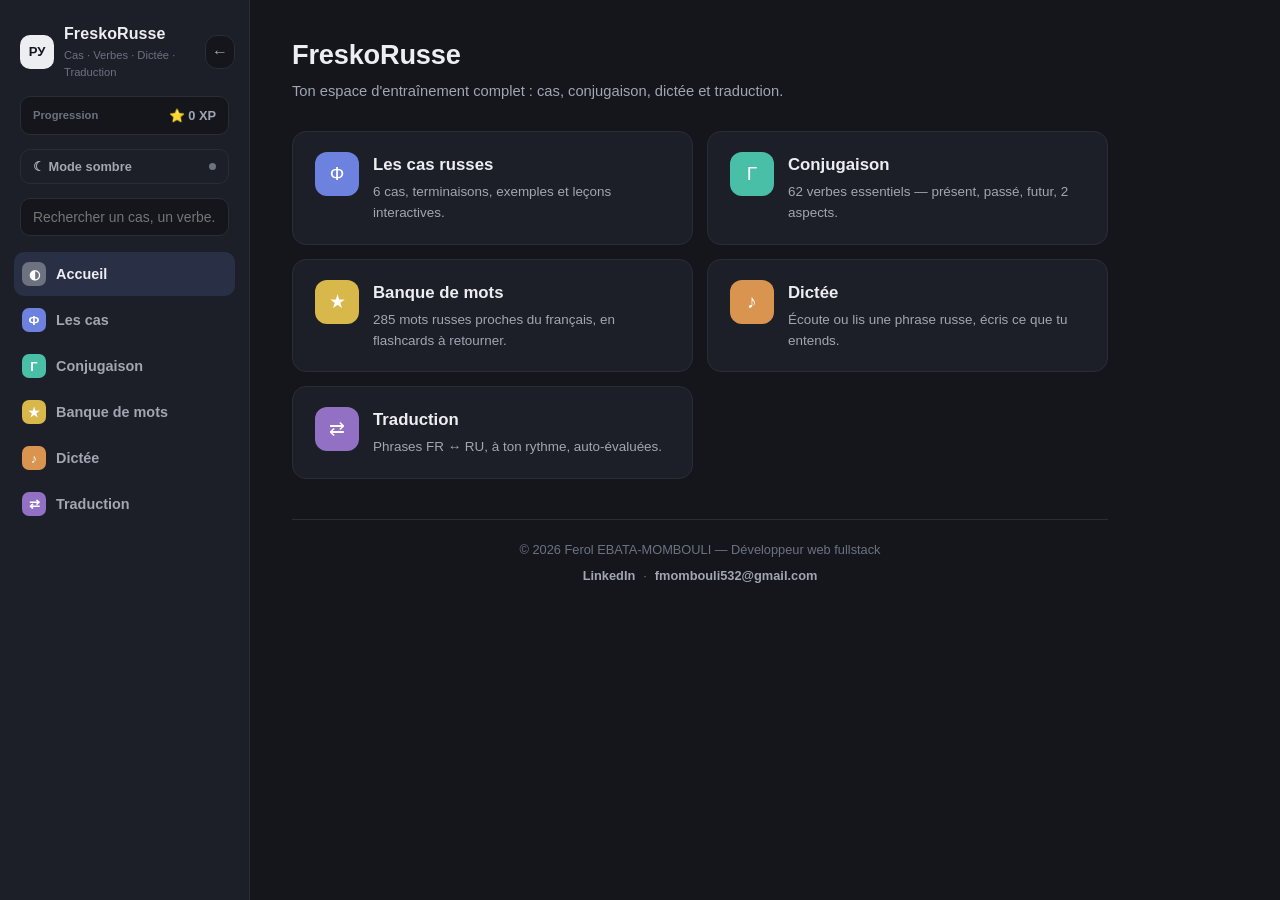
==== index.html @ 5e9a30f4 "Freskorusse v1 téléchargeable" ====
<!DOCTYPE html>
<html lang="fr">
<head>
  <meta charset="UTF-8">
  <meta name="viewport" content="width=device-width, initial-scale=1.0, viewport-fit=cover">
  <!-- Couleur de la barre du navigateur/status bar mobile : accordée au thème sombre par défaut -->
  <meta name="theme-color" content="#10151F">
  <title>FreskoRusse — Cas, verbes, dictée, traduction</title>
  <link rel="icon" href="./icon-192.png">
  <link rel="apple-touch-icon" href="./icon-192.png">
  <script type="module" crossorigin src="./assets/index-Cy78iR82.js"></script>
  <link rel="stylesheet" crossorigin href="./assets/index-r4eYOlKi.css">
<link rel="manifest" href="./manifest.webmanifest"><script id="vite-plugin-pwa:register-sw" src="./registerSW.js"></script></head>
<body>
  <div id="root"></div>
</body>
</html>
---- assets/index-r4eYOlKi.css ----
:root{--bg: #14161C;--card: #1C1F27;--ink: #EDEEF2;--ink-soft: #A2A6B0;--ink-faint: #6D7280;--line: #2A2D37;--accent-cases: #6D82DE;--accent-cases-soft: rgba(109, 130, 222, .16);--accent-verbs: #4ABFA8;--accent-verbs-soft: rgba(74, 191, 168, .15);--accent-dictation: #D9954F;--accent-dictation-soft: rgba(217, 149, 79, .15);--accent-translation: #9270C4;--accent-translation-soft: rgba(146, 112, 196, .16);--accent-bank: #D8B84A;--accent-bank-soft: rgba(216, 184, 74, .16);--ok: #3FC98A;--ok-soft: rgba(63, 201, 138, .14);--bad: #E5716F;--bad-soft: rgba(229, 113, 111, .14);--radius-lg: 20px;--radius-md: 14px;--radius-sm: 10px;--shadow: 0 1px 2px rgba(0, 0, 0, .2), 0 6px 18px rgba(0, 0, 0, .28)}:root[data-theme=light]{--bg: #F5F4F1;--card: #FFFFFF;--ink: #211F1C;--ink-soft: #6B6A66;--ink-faint: #9C9A94;--line: #E6E4DE;--accent-cases: #4B64CC;--accent-cases-soft: #E7EBF8;--accent-verbs: #2E9E88;--accent-verbs-soft: #E4F3F0;--accent-dictation: #C07A2E;--accent-dictation-soft: #F5EDE3;--accent-translation: #7852AD;--accent-translation-soft: #EFE9F6;--accent-bank: #B8860B;--accent-bank-soft: #F7EFD9;--ok: #1F9A66;--ok-soft: #E4F5EC;--bad: #D1524F;--bad-soft: #FBEAE9;--shadow: 0 1px 2px rgba(30, 28, 24, .04), 0 6px 16px rgba(30, 28, 24, .06)}*{box-sizing:border-box}html,body,#root{margin:0;padding:0;height:100%}body{background:var(--bg);color:var(--ink);font-family:-apple-system,BlinkMacSystemFont,Segoe UI,Roboto,Helvetica,Arial,sans-serif;line-height:1.55;-webkit-font-smoothing:antialiased;transition:background-color .2s ease,color .2s ease}h1,h2,h3,h4{color:var(--ink)}a{color:var(--accent-cases)}a:focus-visible,button:focus-visible,input:focus-visible{outline:2px solid var(--accent-cases);outline-offset:2px}:root{--sidebar-width: 250px;--sidebar-collapsed-width: 84px}.app{display:grid;grid-template-columns:var(--sidebar-width) minmax(0,1fr);min-height:100vh}.app.sidebar-collapsed{--sidebar-width: var(--sidebar-collapsed-width)}nav.side{background:var(--card);border-right:1px solid var(--line);padding:20px 14px;position:sticky;top:0;height:100vh;overflow-y:auto;display:flex;flex-direction:column;transition:width .2s ease,background-color .2s ease,border-color .2s ease}.nav-header{display:flex;align-items:center;justify-content:space-between;gap:8px;margin-bottom:12px}.brand{display:flex;align-items:center;gap:10px;padding:2px 6px;cursor:pointer;min-width:0}.brand .logo{width:34px;height:34px;border-radius:10px;background:var(--ink);display:flex;align-items:center;justify-content:center;color:var(--bg);font-weight:700;font-size:.82rem;flex-shrink:0}.brand .txt strong{display:block;font-size:1rem;letter-spacing:.1px;font-weight:700}.brand .txt span{display:block;font-size:.7rem;color:var(--ink-faint)}.brand.compact{padding:0;justify-content:center}.app.sidebar-collapsed .nav-header{flex-direction:column;gap:14px;align-items:center}.sidebar-toggle,.drawer-close,.mobile-menu-button,.mobile-options{border:1px solid var(--line);background:var(--bg);color:var(--ink-soft);border-radius:12px;cursor:pointer;transition:border-color .15s ease,background-color .15s ease,transform .15s ease}.sidebar-toggle,.drawer-close{width:34px;height:34px;display:inline-flex;align-items:center;justify-content:center;font-size:1rem}.sidebar-toggle:hover,.drawer-close:hover,.mobile-menu-button:hover,.mobile-options:hover{border-color:var(--ink-faint);color:var(--ink)}.mobile-options:disabled{opacity:.35;cursor:default}.mobile-options:disabled:hover{border-color:var(--line);color:var(--ink-soft)}.sidebar-toggle:active,.drawer-close:active,.mobile-menu-button:active,.mobile-options:active{transform:scale(.98)}.theme-toggle{margin:0 6px 14px;padding:9px 12px;border-radius:var(--radius-sm);border:1px solid var(--line);background:transparent;color:var(--ink-soft);font-size:.8rem;font-weight:600;cursor:pointer;display:flex;align-items:center;justify-content:space-between;gap:8px;transition:border-color .15s ease,color .15s ease,background-color .15s ease}.theme-toggle:hover{border-color:var(--ink-faint);color:var(--ink);background:var(--bg)}.theme-toggle-dot{width:7px;height:7px;border-radius:50%;background:var(--ink-faint)}.search-wrap{position:relative;margin:0 6px 16px}.search-box{padding:10px 12px;border:1px solid var(--line);border-radius:var(--radius-sm);font-size:.87rem;background:var(--bg);color:var(--ink);width:100%;transition:border-color .15s ease}.search-box:focus{outline:none;border-color:var(--ink-faint)}.search-results{position:absolute;top:calc(100% + 6px);left:0;right:0;background:var(--card);border:1px solid var(--line);border-radius:var(--radius-sm);box-shadow:var(--shadow);z-index:40;max-height:320px;overflow-y:auto}.search-result-item{padding:10px 12px;font-size:.84rem;cursor:pointer;border-bottom:1px solid var(--line)}.search-result-item:last-child{border-bottom:none}.search-result-item:hover{background:var(--bg)}.search-result-item .cat{font-size:.66rem;text-transform:uppercase;letter-spacing:.05em;color:var(--ink-faint);font-weight:700}.xp-badge{margin:0 6px 14px;padding:9px 12px;background:var(--bg);border:1px solid var(--line);border-radius:var(--radius-sm);display:flex;align-items:center;justify-content:space-between;font-size:.8rem;font-weight:700;color:var(--ink-soft)}.xp-badge .lbl{font-weight:600;color:var(--ink-faint);font-size:.7rem}.module-nav{list-style:none;margin:0 0 14px;padding:0;display:flex;flex-direction:column;gap:2px}.module-nav.compact .module-btn{justify-content:center;padding:10px 6px}.module-btn{display:flex;align-items:center;gap:10px;width:100%;text-align:left;background:none;border:none;padding:10px 8px;border-radius:var(--radius-sm);font-size:.9rem;color:var(--ink-soft);cursor:pointer;font-weight:600;transition:background-color .12s ease,color .12s ease,transform .12s ease}.module-btn:hover{background:var(--bg)}.module-btn.active{background:var(--accent-cases-soft);color:var(--ink)}.module-btn .icon{width:24px;height:24px;border-radius:7px;flex-shrink:0;display:flex;align-items:center;justify-content:center;font-size:.8rem;color:#fff}.sublist{list-style:none;padding:0 0 0 8px;display:flex;flex-direction:column;gap:2px;overflow-y:auto;flex:1;border-left:2px solid var(--line);margin:0 0 0 19px}.subbtn{display:flex;align-items:center;gap:8px;width:100%;text-align:left;background:none;border:none;padding:7px 10px;border-radius:var(--radius-sm);font-size:.82rem;color:var(--ink-soft);cursor:pointer;transition:background-color .12s ease,color .12s ease}.subbtn:hover{background:var(--bg)}.subbtn.active{background:var(--accent-cases-soft);color:var(--ink);font-weight:700}.subbtn .dot{width:8px;height:8px;border-radius:50%;flex-shrink:0}main{padding:34px 42px 80px;max-width:900px}.app.sidebar-collapsed main{margin:0 auto}.main-dimmed{filter:brightness(.9);transition:filter .2s ease}h1.title{font-size:1.7rem;font-weight:700;margin:0 0 4px;letter-spacing:-.2px}.subtitle{color:var(--ink-soft);font-size:.92rem;margin:0 0 28px}p{margin:0 0 12px}.mobile-topbar,.mobile-drawer,.mobile-drawer-backdrop{display:none}.card{background:var(--card);border:1px solid var(--line);border-radius:var(--radius-md);transition:background-color .2s ease,border-color .2s ease}.usage-card{padding:18px 20px;margin:0 0 28px}.usage-card p{font-size:.94rem;margin-bottom:10px}.usage-card p:last-child{margin-bottom:0}.rule-box{border-left:3px solid var(--ink-faint)}.rule-title{margin:0 0 10px;font-size:.98rem;font-weight:700;color:var(--ink)}.rule-details{margin:0 0 26px}.rule-details summary{cursor:pointer;font-size:.84rem;font-weight:700;color:var(--ink-soft);padding:8px 0;list-style:none}.rule-details summary::-webkit-details-marker{display:none}.rule-details summary:before{content:"▸ "}.rule-details[open] summary:before{content:"▾ "}.rule-details .usage-card{margin-top:10px;margin-bottom:0}h3.block-title{font-size:.76rem;font-weight:700;text-transform:uppercase;letter-spacing:.06em;color:var(--ink-faint);margin:32px 0 14px}.module-cards{display:grid;grid-template-columns:repeat(2,1fr);gap:14px;margin-bottom:10px}.module-card{display:flex;align-items:flex-start;gap:14px;padding:20px 22px;cursor:pointer;transition:border-color .15s ease,transform .12s ease}.module-card:hover{transform:translateY(-2px);border-color:var(--ink-faint)}.module-card .icon-lg{width:44px;height:44px;border-radius:12px;flex-shrink:0;display:flex;align-items:center;justify-content:center;font-size:1.2rem;color:#fff}.module-card h4{margin:0 0 4px;font-size:1.05rem;font-weight:700}.module-card p{margin:0;font-size:.84rem;color:var(--ink-soft)}.ending-grid{display:grid;grid-template-columns:repeat(4,1fr);gap:12px;margin-bottom:8px}.ending-card{padding:16px 14px}.ending-card .gender{font-size:.7rem;font-weight:700;text-transform:uppercase;letter-spacing:.05em;color:var(--ink-faint);margin-bottom:10px}.ending-card .end{color:var(--ink);font-weight:700;font-size:1.02rem;line-height:1.65}.fix-note{font-size:.85rem;background:var(--bg);border:1px solid var(--line);border-radius:var(--radius-sm);padding:12px 16px;margin:14px 0 0;color:var(--ink-soft)}.example-grid{display:grid;grid-template-columns:1fr 1fr;gap:12px}.example{padding:14px 18px}.example .tag{display:inline-block;font-size:.66rem;font-weight:700;text-transform:uppercase;letter-spacing:.04em;padding:2px 8px;border-radius:6px;margin-bottom:8px}.example .ru{font-size:1.05rem;font-weight:600}.example .ru .hl{color:var(--accent-cases)}.example .fr{font-size:.86rem;color:var(--ink-soft);margin-top:5px}.verb-cards{display:grid;grid-template-columns:repeat(3,1fr);gap:12px;margin-bottom:10px}.verb-card{display:flex;align-items:center;gap:10px;padding:13px 14px;cursor:pointer;transition:border-color .15s ease,transform .12s ease}.verb-card:hover{transform:translateY(-2px);border-color:var(--ink-faint)}.verb-card .badge{width:32px;height:32px;border-radius:9px;flex-shrink:0;display:flex;align-items:center;justify-content:center;font-size:.7rem;font-weight:700;color:#fff}.verb-card .fr{font-weight:700;font-size:.89rem}.verb-card .ru{font-size:.75rem;color:var(--ink-faint)}.verb-header{display:flex;align-items:center;gap:14px;margin-bottom:22px}.verb-header .badge-lg{width:44px;height:44px;border-radius:12px;flex-shrink:0;display:flex;align-items:center;justify-content:center;font-size:.8rem;font-weight:700;color:#fff}.verb-icon-frame{width:60px;height:60px;border-radius:14px;flex-shrink:0;display:flex;align-items:center;justify-content:center;font-size:1.8rem;background:var(--accent-verbs-soft);border:1px solid var(--line)}h2.verb-name{font-size:1.5rem;font-weight:700;margin:0;letter-spacing:-.2px}.verb-sub{font-size:.86rem;color:var(--ink-soft);margin-top:2px}.aspect-note{font-size:.85rem;color:var(--ink-soft);background:var(--bg);border:1px solid var(--line);border-radius:var(--radius-sm);padding:12px 16px;margin-bottom:26px}.aspect-tagline{font-size:.77rem;color:var(--ink-faint);font-style:italic;margin:-4px 0 10px}.tense-block{margin-bottom:30px}.tense-title{font-size:1rem;font-weight:700;margin-bottom:10px}.conj-grid{display:grid;grid-template-columns:repeat(2,1fr);gap:16px}.conj-grid-futur{grid-template-columns:1fr auto 1fr;align-items:center}.conj-infinitive{font-weight:700;color:var(--ink-faint);font-size:.93rem;padding:0 6px;white-space:nowrap;align-self:center}.conj-col{background:var(--card);border:1px solid var(--line);border-radius:var(--radius-md);padding:14px 18px}.conj-col-solo{max-width:360px}.conj-col-empty{display:flex;flex-direction:column;justify-content:center}.conj-col .aspect-label{font-size:.7rem;font-weight:700;text-transform:uppercase;letter-spacing:.05em;color:var(--ink-faint);margin-bottom:6px}.conj-row{display:flex;justify-content:space-between;padding:6px 0;border-bottom:1px solid var(--line);font-size:.93rem}.conj-row:last-child{border-bottom:none}.conj-row .pron{color:var(--ink-faint);font-size:.84rem}.conj-row .form{font-weight:700}.full-note{font-size:.8rem;color:var(--ink-faint);margin-top:8px}.lesson-launch{background:var(--lesson-accent, var(--ink));border-radius:var(--radius-lg);padding:24px 26px;color:#fff;display:flex;justify-content:space-between;align-items:center;gap:18px;flex-wrap:wrap;margin-bottom:10px}.lesson-launch .info h4{margin:0 0 4px;font-size:1.05rem;font-weight:700}.lesson-launch .info p{margin:0;font-size:.84rem;color:#e9e5e5d1}.btn-start{font-weight:700;font-size:.92rem;background:#fff;color:#353333d1;border:none;padding:12px 22px;border-radius:999px;cursor:pointer;transition:transform .1s ease,opacity .12s ease}.btn-start:hover{opacity:.9}.btn-start:active{transform:scale(.97)}.home-footer{margin-top:40px;padding-top:20px;border-top:1px solid var(--line);text-align:center}.home-footer p{margin:0 0 6px;font-size:.8rem;color:var(--ink-faint)}.home-footer .links a{color:var(--ink-soft);text-decoration:none;font-weight:600}.home-footer .links a:hover{color:var(--ink);text-decoration:underline}.home-footer .sep{margin:0 8px;color:var(--ink-faint)}.game-overlay{position:fixed;top:0;right:0;bottom:0;left:0;background:var(--bg);z-index:50;display:flex;flex-direction:column;align-items:center;padding:22px 20px 40px;overflow-y:auto}.game-top{width:100%;max-width:580px;display:flex;align-items:center;gap:14px;margin-bottom:36px}.exit-btn{background:var(--card);border:1px solid var(--line);border-radius:10px;width:36px;height:36px;font-size:1.1rem;color:var(--ink-soft);cursor:pointer;flex-shrink:0}.progress-track{flex:1;height:8px;background:var(--line);border-radius:999px;overflow:hidden}.progress-fill{height:100%;background:var(--lesson-accent, var(--ink));border-radius:999px;transition:width .35s ease}.hearts{font-size:1.05rem;letter-spacing:2px;white-space:nowrap;color:var(--bad)}.game-card{width:100%;max-width:580px;background:var(--card);border:1px solid var(--line);border-radius:var(--radius-lg);padding:32px 28px;text-align:center}.game-card .type-label{font-size:.72rem;font-weight:700;text-transform:uppercase;letter-spacing:.06em;color:var(--ink-faint);margin-bottom:14px}.game-card .q-ru{font-size:1.3rem;font-weight:700;margin-bottom:6px}.game-card .q-ru .b{display:block;font-size:.84rem;font-weight:500;color:var(--ink-soft);margin-top:8px}.answer-input{width:100%;max-width:280px;font-size:1.15rem;font-weight:700;text-align:center;padding:12px 14px;border:1.5px solid var(--line);border-radius:var(--radius-sm);background:var(--bg);margin:0 auto 22px;display:block;color:var(--ink);transition:border-color .15s ease}.answer-input:focus{outline:none;border-color:var(--lesson-accent, var(--ink-faint))}.mcq-grid{display:grid;grid-template-columns:1fr 1fr;gap:10px;margin-bottom:22px}.mcq-opt{font-size:1.02rem;font-weight:700;padding:15px 10px;border:1.5px solid var(--line);border-radius:var(--radius-sm);background:var(--bg);cursor:pointer;color:var(--ink);transition:border-color .12s ease,background-color .12s ease}.mcq-opt:hover{border-color:var(--ink-faint)}.mcq-opt.selected{border-color:var(--lesson-accent, var(--ink));background:var(--card);color:var(--ink)}.mcq-opt.correct{border-color:var(--ok);background:var(--ok-soft);color:var(--ok)}.mcq-opt.wrong{border-color:var(--bad);background:var(--bad-soft);color:var(--bad)}.game-feedback{font-size:.98rem;font-weight:700;margin-bottom:6px;min-height:1.3em}.game-feedback.ok{color:var(--ok)}.game-feedback.bad{color:var(--bad)}.game-explain{font-size:.84rem;color:var(--ink-soft);margin-bottom:18px;min-height:1.2em}.game-actions{display:flex;justify-content:center;gap:12px;flex-wrap:wrap}.btn-primary{font-weight:700;font-size:.92rem;padding:12px 30px;border-radius:999px;border:none;cursor:pointer;background:var(--ink-faint);color:#fff;transition:transform .1s ease,opacity .12s ease}.btn-primary:disabled{opacity:.4;cursor:not-allowed}.btn-primary.ready,.btn-primary.continue{background:var(--lesson-accent, var(--ink))}.btn-primary.ghost{background:var(--card);color:var(--ink-soft);border:1px solid var(--line)}.btn-primary:hover:not(:disabled){opacity:.9}.btn-primary:active:not(:disabled){transform:scale(.97)}.card-shake{animation:shake .35s ease}@keyframes shake{0%,to{transform:translate(0)}25%{transform:translate(-8px)}75%{transform:translate(8px)}}.card-pop{animation:pop .3s ease}@keyframes pop{0%{transform:scale(1)}40%{transform:scale(1.02)}to{transform:scale(1)}}.end-screen{text-align:center}.end-screen .big-emoji{font-size:2.6rem;margin-bottom:10px}.end-screen h3{font-size:1.4rem;font-weight:700;margin:0 0 6px}.end-screen p{color:var(--ink-soft);margin-bottom:22px;font-size:.9rem}.xp-earned{display:inline-block;background:var(--bg);border:1px solid var(--line);color:var(--ink-soft);font-weight:700;padding:8px 18px;border-radius:999px;margin-bottom:24px;font-size:.9rem}.play-btn{display:inline-flex;align-items:center;gap:8px;background:var(--ink);color:var(--bg);border:none;padding:11px 20px;border-radius:999px;font-weight:700;font-size:.88rem;cursor:pointer;margin-bottom:16px;transition:opacity .12s ease}.play-btn:hover{opacity:.88}.reveal-toggle{background:none;border:1px solid var(--line);color:var(--ink-soft);padding:8px 16px;border-radius:999px;font-size:.8rem;cursor:pointer;margin-left:8px}.revealed-text{font-size:1.08rem;font-weight:600;color:var(--ink-soft);margin:10px 0 20px;min-height:1.4em}.flash-side{font-size:.7rem;font-weight:700;text-transform:uppercase;letter-spacing:.05em;color:var(--ink-faint);margin-bottom:10px}.flash-prompt{font-size:1.25rem;font-weight:700;margin-bottom:20px}.flash-answer{font-size:1.1rem;font-weight:700;color:var(--ok);background:var(--ok-soft);border-radius:var(--radius-sm);padding:14px;margin-bottom:18px}@media (max-width:1023px){body{overflow-x:hidden}.app{display:block;min-height:100vh}nav.side{display:none}.mobile-topbar{position:sticky;top:0;z-index:30;display:flex;align-items:center;justify-content:space-between;gap:12px;width:100%;min-height:72px;padding:12px 18px;background:#1c1f27db;-webkit-backdrop-filter:blur(10px);backdrop-filter:blur(10px);border-bottom:1px solid var(--line)}:root[data-theme=light] .mobile-topbar{background:#ffffffd1}.mobile-menu-button{width:42px;height:42px;position:relative;display:inline-flex;align-items:center;justify-content:center;flex-shrink:0}.mobile-menu-button span{position:absolute;width:18px;height:2px;background:var(--ink);border-radius:999px;display:block}.mobile-menu-button span:nth-child(1){transform:translateY(-6px)}.mobile-menu-button span:nth-child(2){transform:translateY(0)}.mobile-menu-button span:nth-child(3){transform:translateY(6px)}.mobile-brand{display:flex;align-items:center;gap:10px;flex:1;min-width:0;cursor:pointer}.mobile-brand-logo{width:32px;height:32px;border-radius:9px;background:var(--ink);color:var(--bg);display:flex;align-items:center;justify-content:center;font-size:.76rem;font-weight:700}.mobile-brand{font-weight:700;font-size:1rem}.mobile-options{width:42px;height:42px;display:flex;align-items:center;justify-content:center;font-size:1.3rem;line-height:1;flex-shrink:0}.mobile-drawer-backdrop{position:fixed;top:0;right:0;bottom:0;left:0;background:#0c0e1275;opacity:0;visibility:hidden;transition:opacity .2s ease,visibility .2s ease;z-index:35}.mobile-drawer-backdrop.open{opacity:1;visibility:visible}.mobile-drawer{position:fixed;top:0;left:0;bottom:0;width:min(86vw,360px);background:var(--card);border-right:1px solid var(--line);border-radius:0 22px 22px 0;box-shadow:0 20px 40px #00000047;transform:translate(-110%);transition:transform .28s ease;z-index:40;overflow-y:auto;padding:18px 14px 22px;display:flex;flex-direction:column}.mobile-drawer.open{transform:translate(0)}.mobile-drawer .nav-header{margin-bottom:18px}.mobile-drawer .search-wrap{margin-bottom:16px}.mobile-drawer .module-nav{margin-bottom:10px}.mobile-drawer .sublist{margin-left:10px}main{padding:22px 16px 60px;max-width:none}h1.title{font-size:1.45rem}.module-cards{grid-template-columns:1fr}.verb-cards,.ending-grid{grid-template-columns:1fr 1fr}.example-grid,.conj-grid,.mcq-grid{grid-template-columns:1fr}.lesson-launch{flex-direction:column;align-items:flex-start}}.spotlight-card{background:var(--card);border:1px solid var(--line);border-radius:var(--radius-lg);padding:24px;margin-bottom:22px;text-align:center}.spotlight-label{font-size:.75rem;font-weight:800;text-transform:uppercase;letter-spacing:.06em;color:var(--accent-bank);margin-bottom:14px}.spotlight-flip{width:220px;height:110px;margin:0 auto 16px}.spotlight-front{font-size:1.4rem;font-weight:800}.spotlight-shuffle{background:var(--accent-bank);color:#1a1200}.flip-card{perspective:800px;cursor:pointer;height:84px}.flip-card-inner{position:relative;width:100%;height:100%;text-align:center;transition:transform .45s cubic-bezier(.2,.7,.3,1);transform-style:preserve-3d}.flip-card.flipped .flip-card-inner{transform:rotateY(180deg)}.flip-card-face{position:absolute;top:0;right:0;bottom:0;left:0;display:flex;align-items:center;justify-content:center;padding:8px 10px;border-radius:var(--radius-md);backface-visibility:hidden;font-weight:700;font-size:.98rem;border:1px solid var(--line);background:var(--card);box-shadow:var(--shadow)}.flip-card-front{color:var(--ink)}.flip-card-back{transform:rotateY(180deg);background:var(--accent-bank-soft);color:var(--accent-bank)}.flip-grid{display:grid;grid-template-columns:repeat(4,1fr);gap:12px;margin-bottom:20px}.letter-tabs{display:flex;flex-wrap:wrap;gap:6px;margin-bottom:18px}.letter-tab{min-width:34px;padding:6px 10px;border-radius:999px;border:1px solid var(--line);background:var(--card);color:var(--ink-soft);font-size:.82rem;font-weight:700;cursor:pointer;transition:border-color .12s ease,color .12s ease,background-color .12s ease}.letter-tab:hover{border-color:var(--accent-bank);color:var(--ink)}.letter-tab.active{background:var(--accent-bank-soft);border-color:var(--accent-bank);color:var(--accent-bank)}@media (max-width:800px){.flip-grid{grid-template-columns:repeat(2,1fr)}}
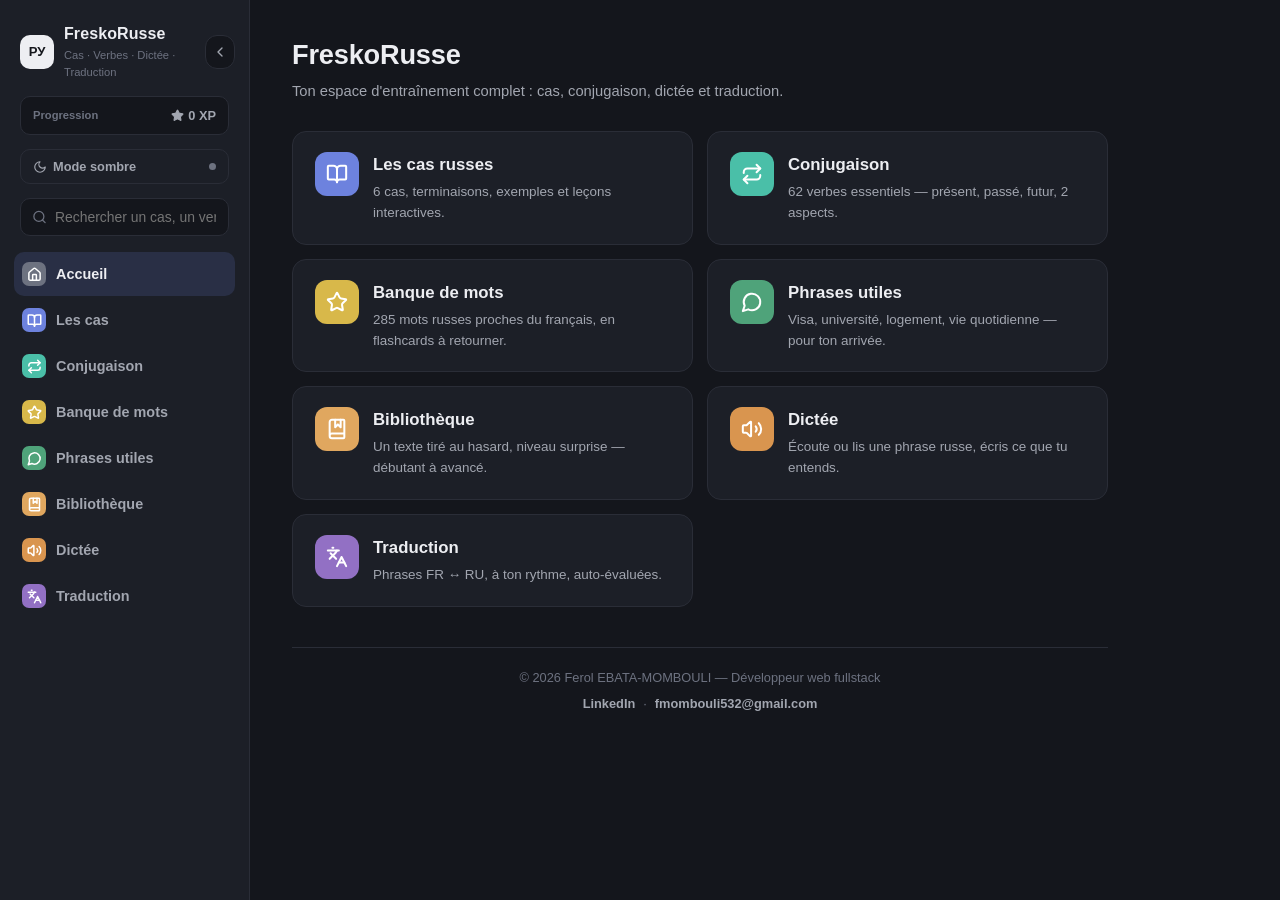
==== commit 078c6737: "Mise à jour FreskorusseV2" ====
--- a/index.html
+++ b/index.html
@@ -8,8 +8,8 @@
   <title>FreskoRusse — Cas, verbes, dictée, traduction</title>
   <link rel="icon" href="./icon-192.png">
   <link rel="apple-touch-icon" href="./icon-192.png">
-  <script type="module" crossorigin src="./assets/index-Cy78iR82.js"></script>
-  <link rel="stylesheet" crossorigin href="./assets/index-r4eYOlKi.css">
+  <script type="module" crossorigin src="./assets/index-BSrMhmxr.js"></script>
+  <link rel="stylesheet" crossorigin href="./assets/index-Bfx-wb23.css">
 <link rel="manifest" href="./manifest.webmanifest"><script id="vite-plugin-pwa:register-sw" src="./registerSW.js"></script></head>
 <body>
   <div id="root"></div>
--- a/assets/index-Bfx-wb23.css
+++ b/assets/index-Bfx-wb23.css
@@ -0,0 +1 @@
+:root{--bg: #14161C;--card: #1C1F27;--ink: #EDEEF2;--ink-soft: #A2A6B0;--ink-faint: #6D7280;--line: #2A2D37;--accent-cases: #6D82DE;--accent-cases-soft: rgba(109, 130, 222, .16);--accent-verbs: #4ABFA8;--accent-verbs-soft: rgba(74, 191, 168, .15);--accent-dictation: #D9954F;--accent-dictation-soft: rgba(217, 149, 79, .15);--accent-translation: #9270C4;--accent-translation-soft: rgba(146, 112, 196, .16);--accent-bank: #D8B84A;--accent-bank-soft: rgba(216, 184, 74, .16);--accent-phrases: #4FA37A;--accent-phrases-soft: rgba(79, 163, 122, .16);--accent-library-a: #6DB8E0;--accent-library-b: #E0A75F;--accent-library-c: #C46B6B;--ok: #3FC98A;--ok-soft: rgba(63, 201, 138, .14);--bad: #E5716F;--bad-soft: rgba(229, 113, 111, .14);--radius-lg: 20px;--radius-md: 14px;--radius-sm: 10px;--shadow: 0 1px 2px rgba(0, 0, 0, .2), 0 6px 18px rgba(0, 0, 0, .28)}:root[data-theme=light]{--bg: #F5F4F1;--card: #FFFFFF;--ink: #211F1C;--ink-soft: #6B6A66;--ink-faint: #9C9A94;--line: #E6E4DE;--accent-cases: #4B64CC;--accent-cases-soft: #E7EBF8;--accent-verbs: #2E9E88;--accent-verbs-soft: #E4F3F0;--accent-dictation: #C07A2E;--accent-dictation-soft: #F5EDE3;--accent-translation: #7852AD;--accent-translation-soft: #EFE9F6;--accent-bank: #B8860B;--accent-bank-soft: #F7EFD9;--accent-phrases: #2E8B5C;--accent-phrases-soft: #E3F3EA;--accent-library-a: #2E6E96;--accent-library-b: #B06E1F;--accent-library-c: #A03E3E;--ok: #1F9A66;--ok-soft: #E4F5EC;--bad: #D1524F;--bad-soft: #FBEAE9;--shadow: 0 1px 2px rgba(30, 28, 24, .04), 0 6px 16px rgba(30, 28, 24, .06)}*{box-sizing:border-box;-webkit-tap-highlight-color:transparent}:focus-visible{outline:2px solid var(--accent-cases);outline-offset:2px}:focus:not(:focus-visible){outline:none}html,body,#root{margin:0;padding:0;height:100%}html{scrollbar-width:thin;scrollbar-color:var(--line) transparent}*::-webkit-scrollbar{width:8px;height:8px}*::-webkit-scrollbar-track{background:transparent}*::-webkit-scrollbar-thumb{background-color:var(--line);border-radius:999px}*::-webkit-scrollbar-thumb:hover{background-color:var(--ink-faint)}body{background:var(--bg);color:var(--ink);font-family:-apple-system,BlinkMacSystemFont,Segoe UI,Roboto,Helvetica,Arial,sans-serif;line-height:1.55;-webkit-font-smoothing:antialiased;transition:background-color .2s ease,color .2s ease}h1,h2,h3,h4{color:var(--ink)}a{color:var(--accent-cases)}a:focus-visible,button:focus-visible,input:focus-visible{outline:2px solid var(--accent-cases);outline-offset:2px}:root{--sidebar-width: 250px;--sidebar-collapsed-width: 84px}.app{display:grid;grid-template-columns:var(--sidebar-width) minmax(0,1fr);min-height:100vh}.app.sidebar-collapsed{--sidebar-width: var(--sidebar-collapsed-width)}nav.side{background:var(--card);border-right:1px solid var(--line);padding:20px 14px;position:sticky;top:0;height:100vh;overflow-y:auto;display:flex;flex-direction:column;transition:width .2s ease,background-color .2s ease,border-color .2s ease}.nav-header{display:flex;align-items:center;justify-content:space-between;gap:8px;margin-bottom:12px}.brand{display:flex;align-items:center;gap:10px;padding:2px 6px;cursor:pointer;min-width:0}.brand .logo{width:34px;height:34px;border-radius:10px;background:var(--ink);display:flex;align-items:center;justify-content:center;color:var(--bg);font-weight:700;font-size:.82rem;flex-shrink:0}.brand .txt strong{display:block;font-size:1rem;letter-spacing:.1px;font-weight:700}.brand .txt span{display:block;font-size:.7rem;color:var(--ink-faint)}.brand.compact{padding:0;justify-content:center}.app.sidebar-collapsed .nav-header{flex-direction:column;gap:14px;align-items:center}.sidebar-toggle,.drawer-close,.mobile-menu-button,.mobile-options{border:1px solid var(--line);background:var(--bg);color:var(--ink-soft);border-radius:12px;cursor:pointer;transition:border-color .15s ease,background-color .15s ease,transform .15s ease}.sidebar-toggle,.drawer-close{width:34px;height:34px;display:inline-flex;align-items:center;justify-content:center;font-size:1rem}.sidebar-toggle:hover,.drawer-close:hover,.mobile-menu-button:hover,.mobile-options:hover{border-color:var(--ink-faint);color:var(--ink)}.mobile-options:disabled{opacity:.35;cursor:default}.mobile-options:disabled:hover{border-color:var(--line);color:var(--ink-soft)}.sidebar-toggle:active,.drawer-close:active,.mobile-menu-button:active,.mobile-options:active{transform:scale(.98)}.theme-toggle{margin:0 6px 14px;padding:9px 12px;border-radius:var(--radius-sm);border:1px solid var(--line);background:transparent;color:var(--ink-soft);font-size:.8rem;font-weight:600;cursor:pointer;display:flex;align-items:center;justify-content:space-between;gap:8px;transition:border-color .15s ease,color .15s ease,background-color .15s ease}.theme-toggle:hover{border-color:var(--ink-faint);color:var(--ink);background:var(--bg)}.theme-toggle-dot{width:7px;height:7px;border-radius:50%;background:var(--ink-faint)}.search-wrap{position:relative;margin:0 6px 16px}.search-box{padding:10px 12px;border:1px solid var(--line);border-radius:var(--radius-sm);font-size:.87rem;background:var(--bg);color:var(--ink);width:100%;transition:border-color .15s ease}.search-box:focus{outline:none;border-color:var(--ink-faint)}.search-icon{position:absolute;left:12px;top:50%;transform:translateY(-50%);color:var(--ink-faint);pointer-events:none}.search-box-with-icon{padding-left:34px}.install-btn{margin:0 6px 14px;padding:9px 12px;border-radius:var(--radius-sm);border:1px solid var(--accent-cases);background:transparent;color:var(--accent-cases);font-size:.8rem;font-weight:700;cursor:pointer;display:flex;align-items:center;justify-content:center;gap:7px;transition:background-color .15s ease,color .15s ease}.install-btn:hover{background:var(--accent-cases);color:#fff}.search-results{position:absolute;top:calc(100% + 6px);left:0;right:0;background:var(--card);border:1px solid var(--line);border-radius:var(--radius-sm);box-shadow:var(--shadow);z-index:40;max-height:320px;overflow-y:auto}.search-result-item{padding:10px 12px;font-size:.84rem;cursor:pointer;border-bottom:1px solid var(--line)}.search-result-item:last-child{border-bottom:none}.search-result-item:hover{background:var(--bg)}.search-result-item .cat{font-size:.66rem;text-transform:uppercase;letter-spacing:.05em;color:var(--ink-faint);font-weight:700}.xp-badge{margin:0 6px 14px;padding:9px 12px;background:var(--bg);border:1px solid var(--line);border-radius:var(--radius-sm);display:flex;align-items:center;justify-content:space-between;font-size:.8rem;font-weight:700;color:var(--ink-soft)}.xp-badge .lbl{font-weight:600;color:var(--ink-faint);font-size:.7rem}.module-nav{list-style:none;margin:0 0 14px;padding:0;display:flex;flex-direction:column;gap:2px}.module-nav.compact .module-btn{justify-content:center;padding:10px 6px}.module-btn{display:flex;align-items:center;gap:10px;width:100%;text-align:left;background:none;border:none;padding:10px 8px;border-radius:var(--radius-sm);font-size:.9rem;color:var(--ink-soft);cursor:pointer;font-weight:600;transition:background-color .12s ease,color .12s ease,transform .12s ease}.module-btn:hover{background:var(--bg)}.module-btn.active{background:var(--accent-cases-soft);color:var(--ink)}.module-btn .icon{width:24px;height:24px;border-radius:7px;flex-shrink:0;display:flex;align-items:center;justify-content:center;font-size:.8rem;color:#fff}.sublist{list-style:none;padding:0 0 0 8px;display:flex;flex-direction:column;gap:2px;overflow-y:auto;flex:1;border-left:2px solid var(--line);margin:0 0 0 19px}.subbtn{display:flex;align-items:center;gap:8px;width:100%;text-align:left;background:none;border:none;padding:7px 10px;border-radius:var(--radius-sm);font-size:.82rem;color:var(--ink-soft);cursor:pointer;transition:background-color .12s ease,color .12s ease}.subbtn:hover{background:var(--bg)}.subbtn.active{background:var(--accent-cases-soft);color:var(--ink);font-weight:700}.subbtn .dot{width:8px;height:8px;border-radius:50%;flex-shrink:0}main{padding:34px 42px 80px;max-width:900px}.app.sidebar-collapsed main{margin:0 auto}.main-dimmed{filter:brightness(.9);transition:filter .2s ease}h1.title{font-size:1.7rem;font-weight:700;margin:0 0 4px;letter-spacing:-.2px}.subtitle{color:var(--ink-soft);font-size:.92rem;margin:0 0 28px}p{margin:0 0 12px}.mobile-topbar,.mobile-drawer,.mobile-drawer-backdrop{display:none}.card{background:var(--card);border:1px solid var(--line);border-radius:var(--radius-md);transition:background-color .2s ease,border-color .2s ease}.usage-card{padding:18px 20px;margin:0 0 28px}.usage-card p{font-size:.94rem;margin-bottom:10px}.usage-card p:last-child{margin-bottom:0}.rule-box{border-left:3px solid var(--ink-faint)}.rule-title{margin:0 0 10px;font-size:.98rem;font-weight:700;color:var(--ink)}.rule-details{margin:0 0 26px}.rule-details summary{cursor:pointer;font-size:.84rem;font-weight:700;color:var(--ink-soft);padding:8px 0;list-style:none}.rule-details summary::-webkit-details-marker{display:none}.rule-details summary:before{content:"▸ "}.rule-details[open] summary:before{content:"▾ "}.rule-details .usage-card{margin-top:10px;margin-bottom:0}h3.block-title{font-size:.76rem;font-weight:700;text-transform:uppercase;letter-spacing:.06em;color:var(--ink-faint);margin:32px 0 14px}.module-cards{display:grid;grid-template-columns:repeat(2,1fr);gap:14px;margin-bottom:10px}.module-card{display:flex;align-items:flex-start;gap:14px;padding:20px 22px;cursor:pointer;transition:border-color .15s ease,transform .12s ease}.module-card:hover{transform:translateY(-2px);border-color:var(--ink-faint)}.module-card .icon-lg{width:44px;height:44px;border-radius:12px;flex-shrink:0;display:flex;align-items:center;justify-content:center;font-size:1.2rem;color:#fff}.module-card h4{margin:0 0 4px;font-size:1.05rem;font-weight:700}.module-card p{margin:0;font-size:.84rem;color:var(--ink-soft)}.ending-grid{display:grid;grid-template-columns:repeat(4,1fr);gap:12px;margin-bottom:8px}.ending-card{padding:16px 14px}.ending-card .gender{font-size:.7rem;font-weight:700;text-transform:uppercase;letter-spacing:.05em;color:var(--ink-faint);margin-bottom:10px}.ending-card .end{color:var(--ink);font-weight:700;font-size:1.02rem;line-height:1.65}.fix-note{font-size:.85rem;background:var(--bg);border:1px solid var(--line);border-radius:var(--radius-sm);padding:12px 16px;margin:14px 0 0;color:var(--ink-soft)}.example-grid{display:grid;grid-template-columns:1fr 1fr;gap:12px}.example{padding:14px 18px}.example .tag{display:inline-block;font-size:.66rem;font-weight:700;text-transform:uppercase;letter-spacing:.04em;padding:2px 8px;border-radius:6px;margin-bottom:8px}.example .ru{font-size:1.05rem;font-weight:600}.example .ru .hl{color:var(--accent-cases)}.example .fr{font-size:.86rem;color:var(--ink-soft);margin-top:5px}.verb-cards{display:grid;grid-template-columns:repeat(3,1fr);gap:12px;margin-bottom:10px}.verb-card{display:flex;align-items:center;gap:10px;padding:13px 14px;cursor:pointer;transition:border-color .15s ease,transform .12s ease}.verb-card:hover{transform:translateY(-2px);border-color:var(--ink-faint)}.verb-card .badge{width:32px;height:32px;border-radius:9px;flex-shrink:0;display:flex;align-items:center;justify-content:center;font-size:.7rem;font-weight:700;color:#fff}.verb-card .fr{font-weight:700;font-size:.89rem}.verb-card .ru{font-size:.75rem;color:var(--ink-faint)}.verb-header{display:flex;align-items:center;gap:14px;margin-bottom:22px}.verb-header .badge-lg{width:44px;height:44px;border-radius:12px;flex-shrink:0;display:flex;align-items:center;justify-content:center;font-size:.8rem;font-weight:700;color:#fff}.verb-icon-frame{width:60px;height:60px;border-radius:14px;flex-shrink:0;display:flex;align-items:center;justify-content:center;font-size:1.8rem;background:var(--accent-verbs-soft);border:1px solid var(--line)}h2.verb-name{font-size:1.5rem;font-weight:700;margin:0;letter-spacing:-.2px}.verb-sub{font-size:.86rem;color:var(--ink-soft);margin-top:2px}.aspect-note{font-size:.85rem;color:var(--ink-soft);background:var(--bg);border:1px solid var(--line);border-radius:var(--radius-sm);padding:12px 16px;margin-bottom:26px}.aspect-tagline{font-size:.77rem;color:var(--ink-faint);font-style:italic;margin:-4px 0 10px}.tense-block{margin-bottom:30px}.tense-title{font-size:1rem;font-weight:700;margin-bottom:10px}.conj-grid{display:grid;grid-template-columns:repeat(2,1fr);gap:16px}.conj-grid-futur{grid-template-columns:1fr auto 1fr;align-items:center}.conj-infinitive{font-weight:700;color:var(--ink-faint);font-size:.93rem;padding:0 6px;white-space:nowrap;align-self:center}.conj-col{background:var(--card);border:1px solid var(--line);border-radius:var(--radius-md);padding:14px 18px}.conj-col-solo{max-width:360px}.conj-col-empty{display:flex;flex-direction:column;justify-content:center}.conj-col .aspect-label{font-size:.7rem;font-weight:700;text-transform:uppercase;letter-spacing:.05em;color:var(--ink-faint);margin-bottom:6px}.conj-row{display:flex;justify-content:space-between;padding:6px 0;border-bottom:1px solid var(--line);font-size:.93rem}.conj-row:last-child{border-bottom:none}.conj-row .pron{color:var(--ink-faint);font-size:.84rem}.conj-row .form{font-weight:700}.full-note{font-size:.8rem;color:var(--ink-faint);margin-top:8px}.lesson-launch{background:var(--lesson-accent, var(--ink));border-radius:var(--radius-lg);padding:24px 26px;color:#fff;display:flex;justify-content:space-between;align-items:center;gap:18px;flex-wrap:wrap;margin-bottom:10px}.lesson-launch .info h4{margin:0 0 4px;font-size:1.05rem;font-weight:700}.lesson-launch .info p{margin:0;font-size:.84rem;color:#e9e5e5d1}.btn-start{font-weight:700;font-size:.92rem;background:#fff;color:#353333d1;border:none;padding:12px 22px;border-radius:999px;cursor:pointer;transition:transform .1s ease,opacity .12s ease;display:inline-flex;align-items:center;justify-content:center;gap:7px}.btn-start:hover{opacity:.9}.btn-start:active{transform:scale(.97)}.home-footer{margin-top:40px;padding-top:20px;border-top:1px solid var(--line);text-align:center}.home-footer p{margin:0 0 6px;font-size:.8rem;color:var(--ink-faint)}.home-footer .links a{color:var(--ink-soft);text-decoration:none;font-weight:600}.home-footer .links a:hover{color:var(--ink);text-decoration:underline}.home-footer .sep{margin:0 8px;color:var(--ink-faint)}.game-overlay{position:fixed;top:0;right:0;bottom:0;left:0;background:var(--bg);z-index:50;display:flex;flex-direction:column;align-items:center;padding:22px 20px 40px;overflow-y:auto}.game-top{width:100%;max-width:580px;display:flex;align-items:center;gap:14px;margin-bottom:36px}.exit-btn{background:var(--card);border:1px solid var(--line);border-radius:10px;width:36px;height:36px;font-size:1.1rem;color:var(--ink-soft);cursor:pointer;flex-shrink:0}.progress-track{flex:1;height:8px;background:var(--line);border-radius:999px;overflow:hidden}.progress-fill{height:100%;background:var(--lesson-accent, var(--ink));border-radius:999px;transition:width .35s ease}.hearts{font-size:1.05rem;letter-spacing:2px;white-space:nowrap;color:var(--bad)}.game-card{width:100%;max-width:580px;background:var(--card);border:1px solid var(--line);border-radius:var(--radius-lg);padding:32px 28px;text-align:center}.game-card .type-label{font-size:.72rem;font-weight:700;text-transform:uppercase;letter-spacing:.06em;color:var(--ink-faint);margin-bottom:14px}.game-card .q-ru{font-size:1.3rem;font-weight:700;margin-bottom:6px}.game-card .q-ru .b{display:block;font-size:.84rem;font-weight:500;color:var(--ink-soft);margin-top:8px}.answer-input{width:100%;max-width:280px;font-size:1.15rem;font-weight:700;text-align:center;padding:12px 14px;border:1.5px solid var(--line);border-radius:var(--radius-sm);background:var(--bg);margin:0 auto 22px;display:block;color:var(--ink);transition:border-color .15s ease}.answer-input:focus{outline:none;border-color:var(--lesson-accent, var(--ink-faint))}.mcq-grid{display:grid;grid-template-columns:1fr 1fr;gap:10px;margin-bottom:22px}.mcq-opt{font-size:1.02rem;font-weight:700;padding:15px 10px;border:1.5px solid var(--line);border-radius:var(--radius-sm);background:var(--bg);cursor:pointer;color:var(--ink);transition:border-color .12s ease,background-color .12s ease}.mcq-opt:hover{border-color:var(--ink-faint)}.mcq-opt.selected{border-color:var(--lesson-accent, var(--ink));background:var(--card);color:var(--ink)}.mcq-opt.correct{border-color:var(--ok);background:var(--ok-soft);color:var(--ok)}.mcq-opt.wrong{border-color:var(--bad);background:var(--bad-soft);color:var(--bad)}.game-feedback{font-size:.98rem;font-weight:700;margin-bottom:6px;min-height:1.3em}.game-feedback.ok{color:var(--ok)}.game-feedback.bad{color:var(--bad)}.game-explain{font-size:.84rem;color:var(--ink-soft);margin-bottom:18px;min-height:1.2em}.game-actions{display:flex;justify-content:center;gap:12px;flex-wrap:wrap}.btn-primary{font-weight:700;font-size:.92rem;padding:12px 30px;border-radius:999px;border:none;cursor:pointer;background:var(--ink-faint);color:#fff;transition:transform .1s ease,opacity .12s ease;display:inline-flex;align-items:center;justify-content:center;gap:7px}.btn-primary:disabled{opacity:.4;cursor:not-allowed}.btn-primary.ready,.btn-primary.continue{background:var(--lesson-accent, var(--ink))}.btn-primary.ghost{background:var(--card);color:var(--ink-soft);border:1px solid var(--line)}.btn-primary:hover:not(:disabled){opacity:.9}.btn-primary:active:not(:disabled){transform:scale(.97)}.card-shake{animation:shake .35s ease}@keyframes shake{0%,to{transform:translate(0)}25%{transform:translate(-8px)}75%{transform:translate(8px)}}.card-pop{animation:pop .3s ease}@keyframes pop{0%{transform:scale(1)}40%{transform:scale(1.02)}to{transform:scale(1)}}.end-screen{text-align:center}.end-screen .big-emoji{font-size:2.6rem;margin-bottom:10px}.end-screen h3{font-size:1.4rem;font-weight:700;margin:0 0 6px}.end-screen p{color:var(--ink-soft);margin-bottom:22px;font-size:.9rem}.xp-earned{display:inline-block;background:var(--bg);border:1px solid var(--line);color:var(--ink-soft);font-weight:700;padding:8px 18px;border-radius:999px;margin-bottom:24px;font-size:.9rem}.play-btn{display:inline-flex;align-items:center;gap:8px;background:var(--ink);color:var(--bg);border:none;padding:11px 20px;border-radius:999px;font-weight:700;font-size:.88rem;cursor:pointer;margin-bottom:16px;transition:opacity .12s ease}.play-btn:hover{opacity:.88}.reveal-toggle{background:none;border:1px solid var(--line);color:var(--ink-soft);padding:8px 16px;border-radius:999px;font-size:.8rem;cursor:pointer;margin-left:8px}.revealed-text{font-size:1.08rem;font-weight:600;color:var(--ink-soft);margin:10px 0 20px;min-height:1.4em}.flash-side{font-size:.7rem;font-weight:700;text-transform:uppercase;letter-spacing:.05em;color:var(--ink-faint);margin-bottom:10px}.flash-prompt{font-size:1.25rem;font-weight:700;margin-bottom:20px}.flash-answer{font-size:1.1rem;font-weight:700;color:var(--ok);background:var(--ok-soft);border-radius:var(--radius-sm);padding:14px;margin-bottom:18px}@media (max-width:1023px){body{overflow-x:hidden}.app{display:block;min-height:100vh}nav.side{display:none}.mobile-topbar{position:sticky;top:0;z-index:30;display:flex;align-items:center;justify-content:space-between;gap:12px;width:100%;min-height:72px;padding:12px 18px;background:#1c1f27db;-webkit-backdrop-filter:blur(10px);backdrop-filter:blur(10px);border-bottom:1px solid var(--line)}:root[data-theme=light] .mobile-topbar{background:#ffffffd1}.mobile-menu-button{width:42px;height:42px;position:relative;display:inline-flex;align-items:center;justify-content:center;flex-shrink:0}.mobile-menu-button span{position:absolute;width:18px;height:2px;background:var(--ink);border-radius:999px;display:block}.mobile-menu-button span:nth-child(1){transform:translateY(-6px)}.mobile-menu-button span:nth-child(2){transform:translateY(0)}.mobile-menu-button span:nth-child(3){transform:translateY(6px)}.mobile-brand{display:flex;align-items:center;gap:10px;flex:1;min-width:0;cursor:pointer}.mobile-brand-logo{width:32px;height:32px;border-radius:9px;background:var(--ink);color:var(--bg);display:flex;align-items:center;justify-content:center;font-size:.76rem;font-weight:700}.mobile-brand{font-weight:700;font-size:1rem}.mobile-options{width:42px;height:42px;display:flex;align-items:center;justify-content:center;font-size:1.3rem;line-height:1;flex-shrink:0}.mobile-drawer-backdrop{position:fixed;top:0;right:0;bottom:0;left:0;background:#0c0e1275;opacity:0;visibility:hidden;transition:opacity .2s ease,visibility .2s ease;z-index:35}.mobile-drawer-backdrop.open{opacity:1;visibility:visible}.mobile-drawer{position:fixed;top:0;left:0;bottom:0;width:min(86vw,360px);background:var(--card);border-right:1px solid var(--line);border-radius:0 22px 22px 0;box-shadow:0 20px 40px #00000047;transform:translate(-110%);transition:transform .28s ease;z-index:40;overflow-y:auto;padding:18px 14px 22px;display:flex;flex-direction:column}.mobile-drawer.open{transform:translate(0)}.mobile-drawer .nav-header{margin-bottom:18px}.mobile-drawer .search-wrap{margin-bottom:16px}.mobile-drawer .module-nav{margin-bottom:10px}.mobile-drawer .sublist{margin-left:10px}main{padding:22px 16px 60px;max-width:none}h1.title{font-size:1.45rem}.module-cards{grid-template-columns:1fr}.verb-cards,.ending-grid{grid-template-columns:1fr 1fr}.example-grid,.conj-grid,.mcq-grid{grid-template-columns:1fr}.lesson-launch{flex-direction:column;align-items:flex-start}}.spotlight-card{background:var(--card);border:1px solid var(--line);border-radius:var(--radius-lg);padding:24px;margin-bottom:22px;text-align:center}.spotlight-label{font-size:.75rem;font-weight:800;text-transform:uppercase;letter-spacing:.06em;color:var(--accent-bank);margin-bottom:14px}.spotlight-flip{width:220px;height:110px;margin:0 auto 16px}.spotlight-front{font-size:1.4rem;font-weight:800}.spotlight-shuffle{background:var(--accent-bank);color:#1a1200}.flip-card{perspective:800px;cursor:pointer;height:84px}.flip-card-inner{position:relative;width:100%;height:100%;text-align:center;transition:transform .45s cubic-bezier(.2,.7,.3,1);transform-style:preserve-3d}.flip-card.flipped .flip-card-inner{transform:rotateY(180deg)}.flip-card-face{position:absolute;top:0;right:0;bottom:0;left:0;display:flex;align-items:center;justify-content:center;padding:8px 10px;border-radius:var(--radius-md);backface-visibility:hidden;font-weight:700;font-size:.98rem;border:1px solid var(--line);background:var(--card);box-shadow:var(--shadow)}.flip-card-front{color:var(--ink)}.flip-card-back{transform:rotateY(180deg);background:var(--accent-bank-soft);color:var(--accent-bank)}.flip-grid{display:grid;grid-template-columns:repeat(4,1fr);gap:12px;margin-bottom:20px}.letter-tabs{display:flex;flex-wrap:wrap;gap:6px;margin-bottom:18px}.letter-tab{min-width:34px;padding:6px 10px;border-radius:999px;border:1px solid var(--line);background:var(--card);color:var(--ink-soft);font-size:.82rem;font-weight:700;cursor:pointer;transition:border-color .12s ease,color .12s ease,background-color .12s ease}.letter-tab:hover{border-color:var(--accent-bank);color:var(--ink)}.letter-tab.active{background:var(--accent-bank-soft);border-color:var(--accent-bank);color:var(--accent-bank)}@media (max-width:800px){.flip-grid{grid-template-columns:repeat(2,1fr)}}.phrase-list{display:flex;flex-direction:column;gap:10px}.phrase-item{display:grid;grid-template-columns:1fr auto;align-items:center;gap:12px;padding:14px 18px}.phrase-ru{font-weight:700;font-size:1.02rem;grid-column:1;grid-row:1}.phrase-fr{color:var(--ink-soft);font-size:.86rem;grid-column:1;grid-row:2}.phrase-play{grid-column:2;grid-row:1 / span 2;margin-bottom:0;padding:9px 14px;font-size:.85rem;background:var(--accent-phrases)}.library-card{padding:26px 28px;margin-bottom:20px}.library-level-badge{display:inline-block;font-size:.72rem;font-weight:800;text-transform:uppercase;letter-spacing:.06em;padding:5px 12px;border-radius:999px;border:1px solid;margin-bottom:14px}.library-title{font-size:1.3rem;font-weight:800;margin:0 0 2px}.library-title-fr{font-size:.85rem;color:var(--ink-faint);margin:0 0 18px}.library-text{font-size:1.08rem;line-height:1.85;margin-bottom:18px}.library-text-fr{font-size:.92rem;color:var(--ink-soft);line-height:1.7;background:var(--bg);border-radius:var(--radius-sm);padding:14px 16px;margin-bottom:0}@media (max-width:800px){.phrase-item{grid-template-columns:1fr auto;padding:12px 14px}.library-card{padding:20px 18px}.library-text{font-size:1rem}}
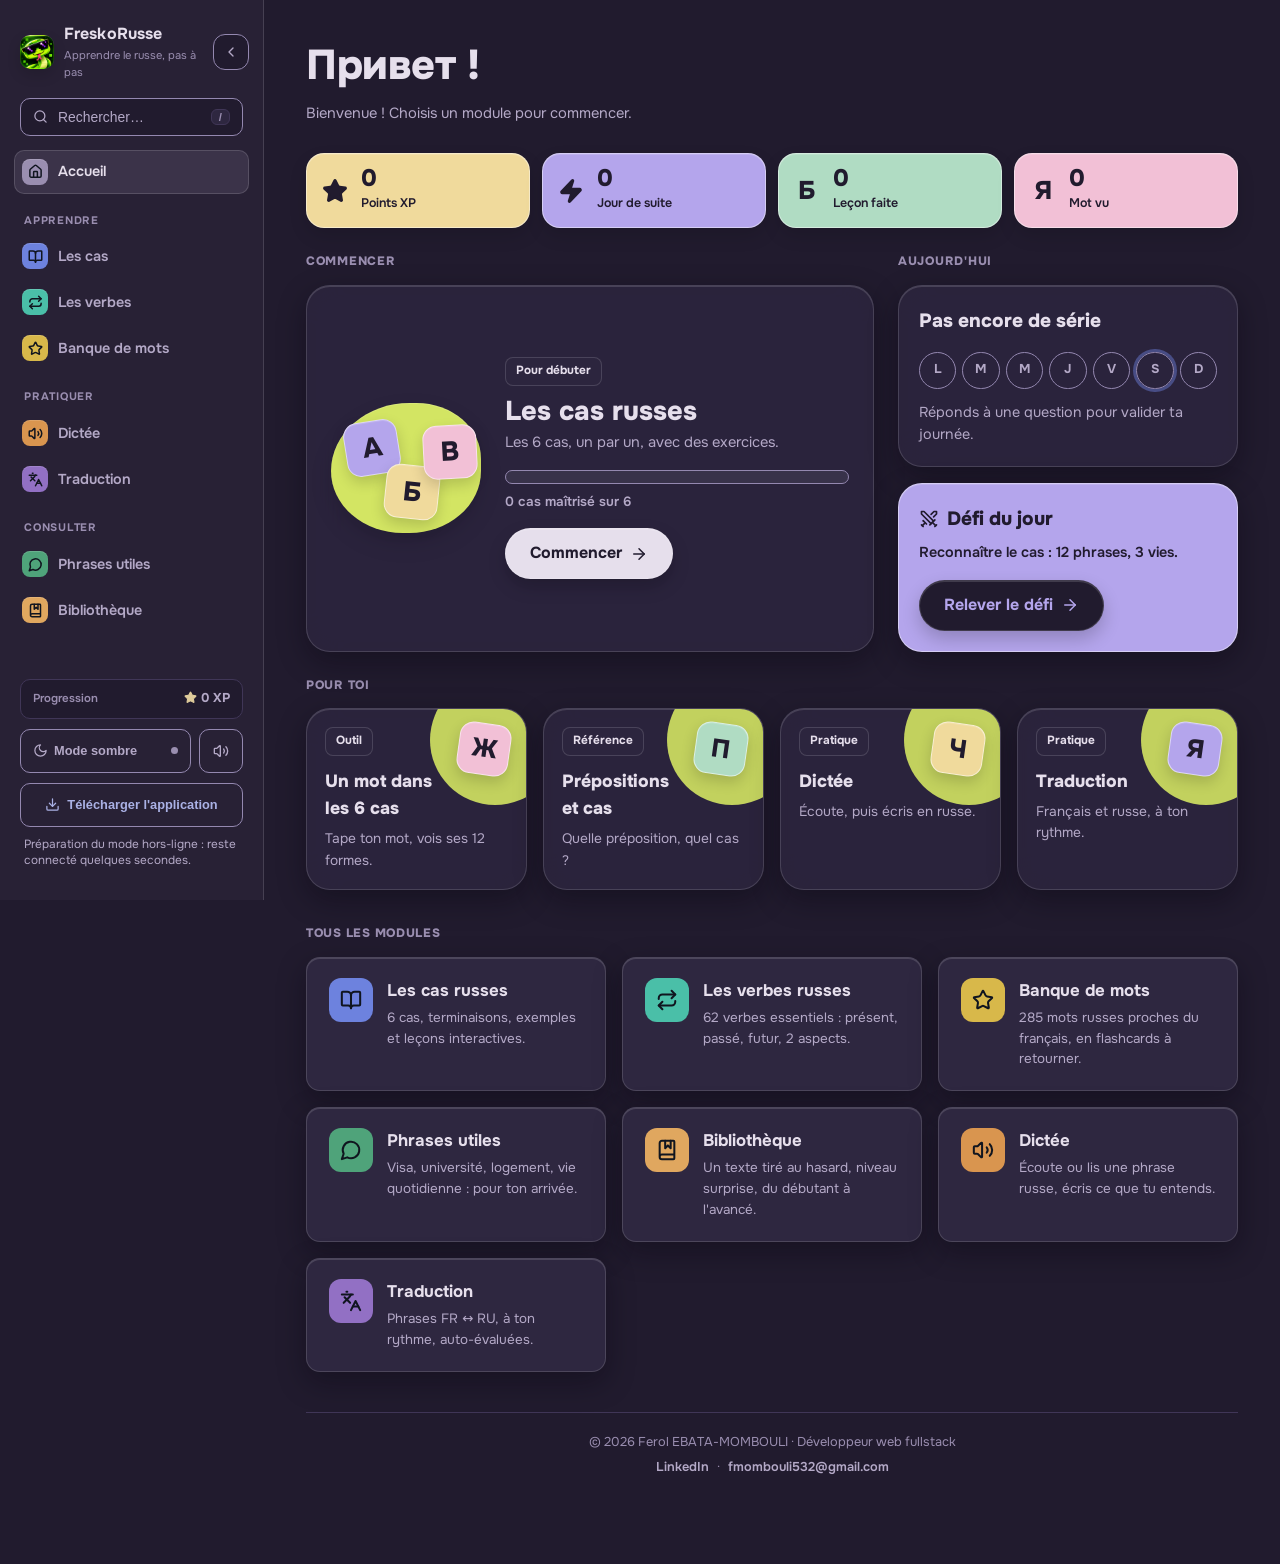
==== commit 611a0e75: "Mise à jour majeure de la base de code" ====
--- a/index.html
+++ b/index.html
@@ -4,14 +4,67 @@
   <meta charset="UTF-8">
   <meta name="viewport" content="width=device-width, initial-scale=1.0, viewport-fit=cover">
   <!-- Couleur de la barre du navigateur/status bar mobile : accordée au thème sombre par défaut -->
-  <meta name="theme-color" content="#10151F">
-  <title>FreskoRusse — Cas, verbes, dictée, traduction</title>
-  <link rel="icon" href="./icon-192.png">
-  <link rel="apple-touch-icon" href="./icon-192.png">
-  <script type="module" crossorigin src="./assets/index-BSrMhmxr.js"></script>
-  <link rel="stylesheet" crossorigin href="./assets/index-Bfx-wb23.css">
-<link rel="manifest" href="./manifest.webmanifest"><script id="vite-plugin-pwa:register-sw" src="./registerSW.js"></script></head>
+  <meta name="theme-color" content="#211B2E">
+  <meta name="color-scheme" content="dark light">
+  <!-- Applique le thème enregistré AVANT le premier affichage : pas d'éclair de la mauvaise couleur -->
+  <script>try{document.documentElement.setAttribute("data-theme",localStorage.getItem("freskorusse_theme")||"dark")}catch(e){}</script>
+  <title>FreskoRusse : apprendre le russe (cas, verbes, dictée)</title>
+  <meta name="description" content="FreskoRusse est une application gratuite pour apprendre le russe en français : les 6 cas, la conjugaison des verbes, la banque de mots, la dictée, la traduction et la bibliothèque de textes. Fonctionne sans connexion.">
+  <meta name="google-site-verification" content="R8oO9TDAL35B49eKgWX9AZ0mXxwJnijN4GyehtPjATs">
+  <meta name="application-name" content="FreskoRusse">
+  <meta name="robots" content="index, follow, max-image-preview:large">
+  <link rel="canonical" href="https://freskorussedist.vercel.app/">
+  <meta property="og:type" content="website">
+  <meta property="og:site_name" content="FreskoRusse">
+  <meta property="og:locale" content="fr_FR">
+  <meta property="og:title" content="FreskoRusse : apprendre le russe (cas, verbes, dictée)">
+  <meta property="og:description" content="Application gratuite pour apprendre le russe en français : cas, conjugaison, banque de mots, dictée, traduction. Installable, même sans connexion.">
+  <meta property="og:url" content="https://freskorussedist.vercel.app/">
+  <meta property="og:image" content="https://freskorussedist.vercel.app/icon-512.png">
+  <meta name="twitter:card" content="summary">
+  <meta name="twitter:title" content="FreskoRusse : apprendre le russe (cas, verbes, dictée)">
+  <meta name="twitter:description" content="Application gratuite pour apprendre le russe en français : cas, conjugaison, banque de mots, dictée, traduction.">
+  <meta name="twitter:image" content="https://freskorussedist.vercel.app/icon-512.png">
+  <!-- Données structurées : indiquent aux moteurs et aux IA que « FreskoRusse » est une application d'apprentissage du russe (et non une fresque). -->
+  <script type="application/ld+json">
+  {
+    "@context": "https://schema.org",
+    "@type": "WebApplication",
+    "name": "FreskoRusse",
+    "alternateName": ["Fresko Russe", "Fresko Russe application"],
+    "url": "https://freskorussedist.vercel.app/",
+    "description": "Application gratuite pour apprendre le russe en français : les 6 cas, la conjugaison, la banque de mots, la dictée, la traduction et des textes de lecture.",
+    "applicationCategory": "EducationalApplication",
+    "operatingSystem": "Web, Android, iOS",
+    "inLanguage": "fr",
+    "isAccessibleForFree": true,
+    "offers": { "@type": "Offer", "price": "0", "priceCurrency": "EUR" },
+    "audience": { "@type": "EducationalAudience", "educationalRole": "student" },
+    "author": { "@type": "Person", "name": "Ferol EBATA-MOMBOULI", "url": "https://ferol-ebata-mombouli.vercel.app/" }
+  }
+  </script>
+  <link rel="icon" type="image/png" sizes="32x32" href="./favicon-32.png">
+  <link rel="icon" type="image/png" sizes="192x192" href="./icon-192.png">
+  <link rel="apple-touch-icon" href="./apple-touch-icon.png">
+  <script type="module" crossorigin src="./assets/index-BgmPrmQH.js"></script>
+  <link rel="stylesheet" crossorigin href="./assets/index-DrdCWGIY.css">
+<link rel="manifest" href="./manifest.webmanifest"></head>
 <body>
-  <div id="root"></div>
+  <!-- Contenu de secours : lu par les robots qui n'exécutent pas le JavaScript. React le remplace dès que l'application démarre. -->
+  <div id="root">
+    <div style="max-width:720px;margin:0 auto;padding:32px 20px;font-family:system-ui,sans-serif;line-height:1.6;color:#EDE9F6">
+      <h1>FreskoRusse : apprendre le russe en français</h1>
+      <p>FreskoRusse est une application web gratuite et installable pour apprendre le russe, même sans connexion.</p>
+      <ul>
+        <li>Les cas : les 6 cas russes expliqués avec leurs terminaisons, des exemples et des exercices.</li>
+        <li>Les verbes : conjugaison au présent, au passé et au futur, aspects imperfectif et perfectif.</li>
+        <li>Banque de mots : vocabulaire proche du français, en cartes à retourner.</li>
+        <li>Phrases utiles : visa, université, logement, vie quotidienne, urgences, banque.</li>
+        <li>Bibliothèque : textes de lecture par niveau, avec audio et traduction.</li>
+        <li>Dictée et traduction : s'entraîner à écouter, écrire et traduire.</li>
+      </ul>
+      <p>Pensée pour les francophones qui partent étudier en Russie. Activez JavaScript pour utiliser l'application.</p>
+    </div>
+  </div>
 </body>
 </html>
--- a/assets/index-DrdCWGIY.css
+++ b/assets/index-DrdCWGIY.css
@@ -0,0 +1 @@
+@font-face{font-family:Onest;font-style:normal;font-display:swap;font-weight:400;src:url(./onest-latin-400-normal-9AYXx_QC.woff2) format("woff2"),url(./onest-latin-400-normal-RaMPE1jb.woff) format("woff")}@font-face{font-family:Onest;font-style:normal;font-display:swap;font-weight:600;src:url(./onest-latin-600-normal-DM19Lk_j.woff2) format("woff2"),url(./onest-latin-600-normal-D88KJsY0.woff) format("woff")}@font-face{font-family:Onest;font-style:normal;font-display:swap;font-weight:700;src:url(./onest-latin-700-normal-DMkYZIUB.woff2) format("woff2"),url(./onest-latin-700-normal-HOulLaZS.woff) format("woff")}@font-face{font-family:Onest;font-style:normal;font-display:swap;font-weight:800;src:url(./onest-latin-800-normal-wB2poyF_.woff2) format("woff2"),url(./onest-latin-800-normal-ovMoM2vU.woff) format("woff")}@font-face{font-family:Onest;font-style:normal;font-display:swap;font-weight:400;src:url(./onest-cyrillic-400-normal-BTdD9fLi.woff2) format("woff2"),url(./onest-cyrillic-400-normal-BQq8x-Ju.woff) format("woff")}@font-face{font-family:Onest;font-style:normal;font-display:swap;font-weight:600;src:url(./onest-cyrillic-600-normal-BZYKVyuq.woff2) format("woff2"),url(./onest-cyrillic-600-normal-DXk93W_-.woff) format("woff")}@font-face{font-family:Onest;font-style:normal;font-display:swap;font-weight:700;src:url(./onest-cyrillic-700-normal-3rOSeAdn.woff2) format("woff2"),url(./onest-cyrillic-700-normal-BYHfPO1G.woff) format("woff")}@font-face{font-family:Onest;font-style:normal;font-display:swap;font-weight:800;src:url(./onest-cyrillic-800-normal-QkauEl2X.woff2) format("woff2"),url(./onest-cyrillic-800-normal-BK5UozLr.woff) format("woff")}:root{--bg: #211B2E;--card: #2E2740;--nav: #282135;--ink: #E6DFEC;--ink-soft: #B4A9C7;--ink-faint: #9A8EB0;--line: #403657;--glass-line: rgba(255, 255, 255, .14);--glass-hi: inset 0 1px 0 rgba(255, 255, 255, .14);--glass-shadow: 0 10px 28px rgba(8, 4, 16, .38);--glass-fill: color-mix(in srgb, var(--card) 72%, transparent);--field-border: #9488B0;--mix: 50%;--lime: #D3E563;--lilac: #B4A5EC;--butter: #F0DA9C;--pink: #F2C0D6;--mint: #B0DCC3;--on-pastel: #211B2E;--btn: #E6DFEC;--on-btn: #211B2E;--font: "Onest", system-ui, -apple-system, "Segoe UI", Roboto, sans-serif;--accent-cases: #6D82DE;--accent-cases-soft: rgba(109, 130, 222, .16);--accent-verbs: #4ABFA8;--accent-verbs-soft: rgba(74, 191, 168, .15);--accent-dictation: #D9954F;--accent-dictation-soft: rgba(217, 149, 79, .15);--accent-translation: #9270C4;--accent-translation-soft: rgba(146, 112, 196, .16);--accent-bank: #D8B84A;--accent-bank-soft: rgba(216, 184, 74, .16);--accent-phrases: #4FA37A;--accent-phrases-soft: rgba(79, 163, 122, .16);--accent-library-a: #6DB8E0;--accent-library-b: #E0A75F;--accent-library-c: #C46B6B;--ok: #3FC98A;--ok-soft: rgba(63, 201, 138, .14);--bad: #E5716F;--bad-soft: rgba(229, 113, 111, .14);--on-accent: #10151F;--fill-keep: 100%;--ok-solid: #3FC98A;--bad-solid: #E5716F;--on-solid: #10151F;--radius-lg: 20px;--radius-md: 14px;--radius-sm: 10px;--shadow: 0 1px 2px rgba(0, 0, 0, .25), 0 8px 22px rgba(10, 6, 18, .35)}:root{--ok-text: color-mix(in srgb, var(--ok) var(--mix, 50%), var(--ink));--bad-text: color-mix(in srgb, var(--bad) var(--mix, 50%), var(--ink));--accent-cases-text: color-mix(in srgb, var(--accent-cases) var(--mix, 50%), var(--ink));--accent-verbs-text: color-mix(in srgb, var(--accent-verbs) var(--mix, 50%), var(--ink));--accent-dictation-text: color-mix(in srgb, var(--accent-dictation) var(--mix, 50%), var(--ink));--accent-translation-text: color-mix(in srgb, var(--accent-translation) var(--mix, 50%), var(--ink));--accent-bank-text: color-mix(in srgb, var(--accent-bank) var(--mix, 50%), var(--ink));--accent-phrases-text: color-mix(in srgb, var(--accent-phrases) var(--mix, 50%), var(--ink))}:root[data-theme=light]{--bg: #ECE8F7;--card: #FAF8FF;--nav: #FAF8FF;--ink: #2E2A47;--ink-soft: #5C5878;--ink-faint: #68647F;--line: #D3CCE6;--glass-line: rgba(91, 86, 121, .16);--glass-hi: inset 0 1px 0 rgba(255, 255, 255, .95);--glass-shadow: 0 10px 28px rgba(46, 42, 71, .13);--glass-fill: color-mix(in srgb, var(--card) 70%, transparent);--field-border: #7F799C;--mix: 50%;--lime: #D8EA55;--lilac: #C2B6F2;--butter: #F6E0A4;--pink: #F5C6DB;--mint: #B8E3CB;--on-pastel: #2E2A47;--btn: #2E2A47;--on-btn: #FAF8FF;--accent-cases: #4B64CC;--accent-cases-soft: #E7EBF8;--accent-verbs: #2E9E88;--accent-verbs-soft: #E4F3F0;--accent-dictation: #C07A2E;--accent-dictation-soft: #F5EDE3;--accent-translation: #7852AD;--accent-translation-soft: #EFE9F6;--accent-bank: #B8860B;--accent-bank-soft: #F7EFD9;--accent-phrases: #2E8B5C;--accent-phrases-soft: #E3F3EA;--accent-library-a: #2E6E96;--accent-library-b: #B06E1F;--accent-library-c: #A03E3E;--ok: #1F9A66;--ok-soft: #E4F5EC;--bad: #D1524F;--bad-soft: #FBEAE9;--on-accent: #FFFFFF;--fill-keep: 78%;--ok-solid: #17794F;--bad-solid: #B83E3B;--on-solid: #FFFFFF;--shadow: 0 1px 2px rgba(46, 42, 71, .06), 0 8px 20px rgba(46, 42, 71, .1)}*{box-sizing:border-box;-webkit-tap-highlight-color:transparent}:focus-visible{outline:2px solid var(--accent-cases);outline-offset:2px}:focus:not(:focus-visible){outline:none}html,body,#root{margin:0;padding:0;height:100%}:root{color-scheme:dark}:root[data-theme=light]{color-scheme:light}html{background:var(--bg)}*{scrollbar-width:none;-ms-overflow-style:none}*::-webkit-scrollbar{display:none;width:0;height:0}body{background:var(--bg);color:var(--ink);font-family:var(--font);line-height:1.55;-webkit-font-smoothing:antialiased;transition:background-color .2s ease,color .2s ease}h1,h2,h3,h4{color:var(--ink)}a{color:var(--accent-cases-text)}a:focus-visible,button:focus-visible,input:focus-visible{outline:2px solid var(--accent-cases);outline-offset:2px}:root{--sidebar-width: 264px;--sidebar-collapsed-width: 84px;--tabbar-h: 64px}.app{display:grid;grid-template-columns:var(--sidebar-width) minmax(0,1fr);min-height:100vh;min-height:100dvh}.app.sidebar-collapsed{--sidebar-width: var(--sidebar-collapsed-width)}.skip-link{position:absolute;left:12px;top:-64px;z-index:100;background:var(--ink);color:var(--bg);border:none;padding:10px 16px;border-radius:10px;font-weight:700;font-size:.88rem;cursor:pointer}.skip-link:focus{top:12px}nav.side{background:var(--card);border-right:1px solid var(--line);padding:20px 14px;position:sticky;top:0;height:100vh;height:100dvh;overflow-y:auto;display:flex;flex-direction:column;transition:background-color .2s ease,border-color .2s ease}.nav-header{display:flex;align-items:center;justify-content:space-between;gap:8px;margin-bottom:14px}.brand{display:flex;align-items:center;gap:10px;padding:2px 6px;min-width:0;color:inherit;text-decoration:none;border-radius:var(--radius-sm)}.brand .logo{width:34px;height:34px;border-radius:10px;background:var(--ink);display:flex;align-items:center;justify-content:center;color:var(--bg);font-weight:700;font-size:.82rem;flex-shrink:0}.brand .txt strong{display:block;font-size:1rem;letter-spacing:.1px;font-weight:700}.brand .txt span{display:block;font-size:.7rem;color:var(--ink-faint)}.brand.compact{padding:0;justify-content:center}.app.sidebar-collapsed .nav-header{flex-direction:column;gap:14px;align-items:center}.sidebar-toggle{width:36px;height:36px;display:inline-flex;align-items:center;justify-content:center;border:1px solid var(--line);background:var(--bg);color:var(--ink-soft);border-radius:12px;cursor:pointer;flex-shrink:0;transition:border-color .15s ease,color .15s ease,transform .15s ease}.sidebar-toggle:hover{border-color:var(--ink-faint);color:var(--ink)}.sidebar-toggle:active{transform:scale(.97)}.search-trigger{display:flex;align-items:center;gap:10px;width:calc(100% - 12px);margin:0 6px 14px;padding:10px 12px;border:1px solid var(--line);border-radius:var(--radius-sm);background:var(--bg);color:var(--ink-soft);font-size:.87rem;text-align:left;cursor:pointer;transition:border-color .15s ease,color .15s ease}.search-trigger:hover{border-color:var(--ink-faint);color:var(--ink)}.search-trigger .grow{flex:1}.search-trigger.compact{width:44px;height:44px;padding:0;margin:0 auto 14px;justify-content:center}kbd{font-family:inherit;font-size:.72rem;font-weight:700;padding:1px 7px;border:1px solid var(--line);border-radius:6px;color:var(--ink-faint);background:var(--card)}.module-nav{list-style:none;margin:0 0 4px;padding:0;display:flex;flex-direction:column;gap:2px}.nav-group-label{font-size:.68rem;font-weight:700;text-transform:uppercase;letter-spacing:.07em;color:var(--ink-faint);padding:14px 10px 6px}.nav-sep{border:none;border-top:1px solid var(--line);margin:10px 14px}.module-btn{display:flex;align-items:center;gap:10px;width:100%;text-align:left;background:none;border:none;padding:9px 8px;min-height:44px;border-radius:var(--radius-sm);font-size:.9rem;color:var(--ink-soft);text-decoration:none;font-weight:600;transition:background-color .12s ease,color .12s ease}.module-btn:hover{background:var(--bg);color:var(--ink)}.module-btn.active{background:color-mix(in srgb,var(--mod-color) 16%,transparent);color:var(--ink)}.module-btn .icon{width:26px;height:26px;border-radius:8px;flex-shrink:0;display:flex;align-items:center;justify-content:center;color:var(--on-accent)}.module-btn .icon svg{color:var(--on-accent)}.module-nav.compact .module-btn,.app.sidebar-collapsed .module-btn{justify-content:center;padding:9px 6px}.side-footer{margin-top:auto;padding-top:16px}.xp-badge{margin:0 6px 10px;padding:9px 12px;background:var(--bg);border:1px solid var(--line);border-radius:var(--radius-sm);display:flex;align-items:center;justify-content:space-between;font-size:.8rem;font-weight:700;color:var(--ink-soft)}.xp-badge .lbl{font-weight:600;color:var(--ink-faint);font-size:.72rem}.xp-star{vertical-align:-2px;margin-right:4px;color:var(--accent-bank-text)}.theme-toggle{margin:0 6px 10px;padding:9px 12px;min-height:44px;border-radius:var(--radius-sm);border:1px solid var(--line);background:transparent;color:var(--ink-soft);font-size:.8rem;font-weight:600;cursor:pointer;display:flex;align-items:center;justify-content:space-between;gap:8px;transition:border-color .15s ease,color .15s ease,background-color .15s ease}.theme-toggle:hover{border-color:var(--ink-faint);color:var(--ink);background:var(--bg)}.theme-toggle-label{display:inline-flex;align-items:center;gap:6px}.theme-toggle-dot{width:7px;height:7px;border-radius:50%;background:var(--ink-faint)}.theme-toggle.compact,.install-btn.compact{width:44px;padding:0;margin:0 auto 10px;justify-content:center}.app.sidebar-collapsed .side-footer{display:flex;flex-direction:column;align-items:center;gap:10px}.app.sidebar-collapsed .side-footer .theme-toggle,.app.sidebar-collapsed .side-footer .icon-toggle,.app.sidebar-collapsed .side-footer .install-btn,.app.sidebar-collapsed .side-footer .installed-pill{width:44px;min-width:44px;margin:0;padding:0;justify-content:center}.install-btn{width:calc(100% - 12px);margin:0 6px 10px;padding:9px 12px;min-height:44px;border-radius:var(--radius-sm);border:1px solid var(--accent-cases);background:transparent;color:var(--accent-cases-text);font-size:.8rem;font-weight:700;cursor:pointer;display:flex;align-items:center;justify-content:center;gap:7px;transition:background-color .15s ease,color .15s ease}.install-btn:hover{background:var(--accent-cases);color:var(--on-accent)}main{padding:34px 42px 80px;width:100%;max-width:940px;margin-inline:auto}main:has(.page-mid){max-width:1040px}main:has(.page-wide){max-width:1240px}main:focus,h1[tabindex="-1"]:focus{outline:none}h1.title{font-size:1.7rem;font-weight:700;margin:0 0 4px;letter-spacing:-.2px}.subtitle{color:var(--ink-soft);font-size:.92rem;margin:0 0 28px}p{margin:0 0 12px}.mobile-topbar,.tabbar{display:none}.breadcrumb{display:flex;align-items:center;gap:6px;font-size:.84rem;color:var(--ink-soft);margin:0 0 16px}.breadcrumb a{color:var(--ink-soft);font-weight:600;text-decoration:none;border-radius:6px}.breadcrumb a:hover{color:var(--ink);text-decoration:underline}.breadcrumb [aria-current]{color:var(--ink);font-weight:700}.pager{display:grid;grid-template-columns:1fr 1fr;gap:12px;margin-top:36px}.pager-link{display:flex;align-items:center;gap:10px;padding:12px 14px;min-height:56px;border:1px solid var(--line);border-radius:var(--radius-md);background:var(--card);color:var(--ink);text-decoration:none;font-weight:700;font-size:.92rem;transition:border-color .15s ease}.pager-link:hover{border-color:var(--ink-faint)}.pager-link small{display:block;font-size:.7rem;font-weight:600;color:var(--ink-faint);text-transform:uppercase;letter-spacing:.05em}.pager-link.next{justify-content:flex-end;text-align:right}.resume-card{display:flex;align-items:center;justify-content:space-between;gap:14px;padding:16px 20px;margin-bottom:14px;color:var(--ink);text-decoration:none;border-color:var(--accent-cases);background:color-mix(in srgb,var(--accent-cases) 10%,var(--card))}.resume-kicker{font-size:.7rem;font-weight:700;text-transform:uppercase;letter-spacing:.07em;color:var(--accent-cases-text)}.resume-label{font-weight:700;font-size:1.02rem}.more-list{overflow:hidden;margin-bottom:8px}.more-row{display:flex;align-items:center;gap:14px;padding:14px 16px;min-height:64px;color:var(--ink);text-decoration:none}.more-row+.more-row{border-top:1px solid var(--line)}.more-row:hover{background:var(--bg)}.more-row .icon-lg{width:40px;height:40px;border-radius:11px;flex-shrink:0;display:flex;align-items:center;justify-content:center;color:var(--on-accent)}.more-text{flex:1;min-width:0}.more-text strong{display:block;font-size:.98rem}.more-text small{display:block;font-size:.78rem;color:var(--ink-soft);line-height:1.35}.more-settings .xp-badge,.more-settings .theme-toggle,.more-settings .install-btn{margin:0 0 10px}dialog.search-dialog{padding:0;border:1px solid var(--line);border-radius:var(--radius-lg);background:var(--card);color:var(--ink);width:min(640px,calc(100vw - 24px));max-width:none;max-height:min(560px,82dvh);margin:9vh auto auto;box-shadow:var(--shadow);overflow:hidden}dialog.search-dialog[open]{display:flex;flex-direction:column}dialog.search-dialog::backdrop{background:#0c0e128c}.search-field{display:flex;align-items:center;gap:10px;padding:6px 8px 6px 16px;border-bottom:1px solid var(--line);color:var(--ink-soft)}.search-field input{flex:1;min-width:0;background:none;border:none;outline:none;color:var(--ink);font-size:1rem;padding:12px 0}.search-field input::-webkit-search-cancel-button{display:none}.search-close{width:44px;height:44px;display:inline-flex;align-items:center;justify-content:center;border:none;background:none;color:var(--ink-soft);border-radius:12px;cursor:pointer}.search-close:hover{background:var(--bg);color:var(--ink)}.search-body{overflow-y:auto;padding:6px 8px 10px}.search-empty{padding:18px 12px;margin:0;color:var(--ink-soft);font-size:.9rem}.search-list,.search-group{list-style:none;margin:0;padding:0}.search-group-label{font-size:.68rem;font-weight:700;text-transform:uppercase;letter-spacing:.07em;color:var(--ink-faint);padding:12px 12px 4px}.search-option{display:flex;align-items:baseline;gap:10px;padding:10px 12px;min-height:44px;border-radius:10px;cursor:pointer}.search-option[aria-selected=true]{background:color-mix(in srgb,var(--accent-cases) 16%,transparent)}.search-option-label{font-weight:600;font-size:.92rem}.search-option-hint{font-size:.82rem;color:var(--ink-soft);margin-left:auto;text-align:right}@media (max-width: 600px){dialog.search-dialog{width:100%;margin:0;border-radius:0 0 var(--radius-lg) var(--radius-lg);border-top:none;max-height:86dvh}}a.card{color:inherit;text-decoration:none}.card{background:var(--card);border:1px solid var(--line);border-radius:var(--radius-md);transition:background-color .2s ease,border-color .2s ease}.usage-card{padding:18px 20px;margin:0 0 28px}.usage-card p{font-size:.94rem;margin-bottom:10px}.usage-card p:last-child{margin-bottom:0}.rule-box{border-left:3px solid var(--ink-faint)}.rule-title{margin:0 0 10px;font-size:.98rem;font-weight:700;color:var(--ink)}.rule-details{margin:0 0 26px}.rule-details summary{cursor:pointer;font-size:.84rem;font-weight:700;color:var(--ink-soft);padding:8px 0;list-style:none}.rule-details summary::-webkit-details-marker{display:none}.rule-details summary:before{content:"▸ "}.rule-details[open] summary:before{content:"▾ "}.rule-details .usage-card{margin-top:10px;margin-bottom:0}.block-title{font-size:.76rem;font-weight:700;text-transform:uppercase;letter-spacing:.06em;color:var(--ink-faint);margin:32px 0 14px}.module-cards{display:grid;grid-template-columns:repeat(auto-fill,minmax(270px,1fr));gap:16px;margin-bottom:10px}.module-card{display:flex;align-items:flex-start;gap:14px;padding:20px 22px;cursor:pointer;transition:border-color .15s ease,transform .12s ease}.module-card:hover{transform:translateY(-2px);border-color:var(--ink-faint)}.module-card .icon-lg{width:44px;height:44px;border-radius:12px;flex-shrink:0;display:flex;align-items:center;justify-content:center;font-size:1.2rem;color:var(--on-accent)}.module-card h2{margin:0 0 4px;font-size:1.05rem;font-weight:700}.module-card p{margin:0;font-size:.84rem;color:var(--ink-soft)}.fix-note{font-size:.85rem;background:var(--bg);border:1px solid var(--line);border-radius:var(--radius-sm);padding:12px 16px;margin:14px 0 0;color:var(--ink-soft)}.example-grid{display:grid;grid-template-columns:1fr 1fr;gap:12px}.example{padding:14px 18px}.example .tag{display:inline-block;font-size:.66rem;font-weight:700;text-transform:uppercase;letter-spacing:.04em;padding:2px 8px;border-radius:6px;margin-bottom:8px;color:var(--case-text, var(--ink-soft));background:color-mix(in srgb,var(--case-c, var(--ink-faint)) 12%,transparent)}.example .ru{font-size:1.05rem;font-weight:600}.example .ru .hl{color:var(--case-text, var(--accent-cases-text))}.example .fr{font-size:.86rem;color:var(--ink-soft);margin-top:5px}.verb-cards{display:grid;grid-template-columns:repeat(auto-fill,minmax(230px,1fr));gap:16px;margin-bottom:10px}.verb-card{display:flex;align-items:center;gap:10px;padding:13px 14px;cursor:pointer;transition:border-color .15s ease,transform .12s ease}.verb-card:hover{transform:translateY(-2px);border-color:var(--ink-faint)}.verb-card .badge{width:32px;height:32px;border-radius:9px;flex-shrink:0;display:flex;align-items:center;justify-content:center;font-size:.7rem;font-weight:700;color:#fff}.verb-card .fr{font-weight:700;font-size:.89rem}.verb-card .ru{font-size:.75rem;color:var(--ink-faint)}.verb-header{display:flex;align-items:center;gap:14px;margin-bottom:22px}.verb-header .badge-lg{width:44px;height:44px;border-radius:12px;flex-shrink:0;display:flex;align-items:center;justify-content:center;font-size:.8rem;font-weight:700;color:#fff}.verb-icon-frame{width:60px;height:60px;border-radius:14px;flex-shrink:0;display:flex;align-items:center;justify-content:center;font-size:1.8rem;background:var(--accent-verbs-soft);border:1px solid var(--line)}.verb-name{font-size:1.5rem;font-weight:700;margin:0;letter-spacing:-.2px}.verb-sub{font-size:.86rem;color:var(--ink-soft);margin-top:2px}.verb-headword-audio{display:flex;flex-wrap:wrap;gap:8px;margin-top:10px}.verb-headword-audio .play-btn{min-height:44px;margin:0;padding:10px 14px}.aspect-note{font-size:.85rem;color:var(--ink-soft);background:var(--bg);border:1px solid var(--line);border-radius:var(--radius-sm);padding:12px 16px;margin-bottom:26px}.aspect-tagline{font-size:.77rem;color:var(--ink-faint);font-style:italic;margin:-4px 0 10px}.tense-block{margin-bottom:30px}.tense-title{font-size:1rem;font-weight:700;margin-bottom:10px}.conj-grid{display:grid;grid-template-columns:repeat(2,1fr);gap:16px}.conj-grid-futur{grid-template-columns:1fr auto 1fr;align-items:center}.conj-infinitive{font-weight:700;color:var(--ink-faint);font-size:.93rem;padding:0 6px;white-space:nowrap;align-self:center}.conj-col{background:var(--card);border:1px solid var(--line);border-radius:var(--radius-md);padding:14px 18px}.conj-col-solo{max-width:360px}.conj-note{align-self:start;margin:0;padding:14px 4px}.conj-col-empty{display:flex;flex-direction:column;justify-content:center}.conj-col .aspect-label{font-size:.7rem;font-weight:700;text-transform:uppercase;letter-spacing:.05em;color:var(--ink-faint);margin-bottom:6px}.conj-row{display:grid;grid-template-columns:7.5rem minmax(0,1fr);align-items:center;column-gap:12px;padding:6px 0;border-bottom:1px solid var(--line);font-size:.93rem}.conj-row:last-child{border-bottom:none}.conj-row .pron{color:var(--ink-faint);font-size:.84rem}.conj-row .form{font-weight:700}.form-sound{display:flex;align-items:center;justify-content:space-between;gap:8px}.conj-audio-control{position:relative;display:inline-flex;flex:0 0 44px;justify-content:center}.conj-audio-btn{display:inline-flex;align-items:center;justify-content:center;width:44px;height:44px;padding:0;border:1px solid var(--line);border-radius:50%;background:var(--card);color:var(--ink-soft);cursor:pointer}.conj-audio-btn:hover{background:var(--bg);color:var(--ink)}.conj-audio-control .speak-note{position:absolute;top:100%;right:0;z-index:2;width:max-content;max-width:min(240px,calc(100vw - 48px));margin-top:4px;padding:8px 10px;border:1px solid var(--line);border-radius:var(--radius-sm);background:var(--card);box-shadow:var(--shadow)}.full-note{font-size:.8rem;color:var(--ink-faint);margin-top:8px}.lesson-launch{background:color-mix(in srgb,var(--lesson-accent, var(--ink)) var(--fill-keep),#000);border-radius:var(--radius-lg);padding:24px 26px;color:var(--on-accent);display:flex;justify-content:space-between;align-items:center;gap:18px;flex-wrap:wrap;margin-bottom:10px}.lesson-launch .info :is(h2,h3){margin:0 0 4px;font-size:1.05rem;font-weight:700}.lesson-launch .info p{margin:0;font-size:.84rem;color:inherit}.btn-start{font-weight:700;font-size:.92rem;background:#fff;color:#353333d1;border:none;padding:12px 22px;border-radius:999px;cursor:pointer;transition:transform .1s ease,opacity .12s ease;display:inline-flex;align-items:center;justify-content:center;gap:7px}.btn-start:hover{opacity:.9}.btn-start:active{transform:scale(.97)}.home-footer{margin-top:40px;padding-top:20px;border-top:1px solid var(--line);text-align:center}.home-footer p{margin:0 0 6px;font-size:.8rem;color:var(--ink-faint)}.home-footer .links a{color:var(--ink-soft);text-decoration:none;font-weight:600}.home-footer .links a:hover{color:var(--ink);text-decoration:underline}.home-footer .sep{margin:0 8px;color:var(--ink-faint)}.game-overlay{position:fixed;top:0;right:0;bottom:0;left:0;background:var(--bg);z-index:50;display:flex;flex-direction:column;align-items:center;padding:calc(22px + env(safe-area-inset-top)) 20px calc(40px + env(safe-area-inset-bottom)) 20px;overflow-y:auto}dialog.game-overlay{border:0;margin:0;max-width:none;max-height:none;width:100%;height:100%;color:var(--ink)}dialog.game-overlay:not([open]){display:none}.game-top{width:100%;max-width:580px;display:flex;align-items:center;gap:14px;margin-bottom:36px}.exit-btn{background:var(--card);border:1px solid var(--line);border-radius:10px;width:44px;height:44px;font-size:1.1rem;color:var(--ink-soft);cursor:pointer;flex-shrink:0}.progress-track{flex:1;height:8px;background:var(--line);border-radius:999px;overflow:hidden}.progress-fill{height:100%;background:var(--lesson-accent, var(--ink));border-radius:999px;transition:width .35s ease}.hearts{font-size:1.05rem;letter-spacing:2px;white-space:nowrap;color:var(--bad)}.game-card{width:100%;max-width:580px;background:var(--card);border:1px solid var(--line);border-radius:var(--radius-lg);padding:32px 28px;text-align:center}.game-card .type-label{font-size:.72rem;font-weight:700;text-transform:uppercase;letter-spacing:.06em;color:var(--ink-faint);margin-bottom:14px}.game-card .q-ru{font-size:1.3rem;font-weight:700;margin-bottom:6px}.game-card .q-ru .b{display:block;font-size:.84rem;font-weight:500;color:var(--ink-soft);margin-top:8px}.answer-input{width:100%;max-width:280px;font-size:1.15rem;font-weight:700;text-align:center;padding:12px 14px;border:1.5px solid var(--line);border-radius:var(--radius-sm);background:var(--bg);margin:0 auto 22px;display:block;color:var(--ink);transition:border-color .15s ease}.answer-input:focus{outline:none;border-color:var(--lesson-accent, var(--ink-faint))}.mcq-grid{display:grid;grid-template-columns:1fr 1fr;gap:10px;margin-bottom:22px}.mcq-opt{font-size:1.02rem;font-weight:700;padding:15px 10px;border:1.5px solid var(--line);border-radius:var(--radius-sm);background:var(--bg);cursor:pointer;color:var(--ink);transition:border-color .12s ease,background-color .12s ease}.mcq-opt:hover{border-color:var(--ink-faint)}.mcq-opt.selected{border-color:var(--lesson-accent, var(--ink));background:var(--card);color:var(--ink)}.mcq-opt.correct{border-color:var(--ok);background:var(--ok-soft);color:var(--ok-text)}.mcq-opt.correct:after{content:" ✓"}.mcq-opt.wrong{border-color:var(--bad);background:var(--bad-soft);color:var(--bad-text)}.mcq-opt.wrong:after{content:" ✗"}.game-feedback{font-size:.98rem;font-weight:700;margin-bottom:6px;min-height:1.3em}.game-feedback.ok{color:var(--ok-text)}.game-feedback.bad{color:var(--bad-text)}.game-explain{font-size:.84rem;color:var(--ink-soft);margin-bottom:18px;min-height:1.2em}.game-actions{display:flex;justify-content:center;gap:12px;flex-wrap:wrap}.btn-primary{font-weight:700;font-size:.92rem;padding:12px 30px;border-radius:999px;border:none;cursor:pointer;background:var(--ink-faint);color:var(--on-accent);transition:transform .1s ease,opacity .12s ease;display:inline-flex;align-items:center;justify-content:center;gap:7px}.btn-primary:disabled{opacity:.4;cursor:not-allowed}.btn-primary.ready,.btn-primary.continue{background:color-mix(in srgb,var(--lesson-accent, var(--ink)) var(--fill-keep),#000)}.btn-primary.btn-ok{background:var(--ok-solid);color:var(--on-solid)}.btn-primary.btn-bad{background:var(--bad-solid);color:var(--on-solid)}.btn-primary.ghost{background:var(--card);color:var(--ink-soft);border:1px solid var(--line)}.btn-primary:hover:not(:disabled){opacity:.9}.btn-primary:active:not(:disabled){transform:scale(.97)}.card-shake{animation:shake .35s ease}@keyframes shake{0%,to{transform:translate(0)}25%{transform:translate(-8px)}75%{transform:translate(8px)}}.card-pop{animation:pop .3s ease}@keyframes pop{0%{transform:scale(1)}40%{transform:scale(1.02)}to{transform:scale(1)}}.end-screen{text-align:center}.end-screen .big-emoji{font-size:2.6rem;margin-bottom:10px}.end-mascot{display:block;width:150px;height:150px;margin:0 auto 12px;object-fit:contain}.end-mascot.win{animation:fresko-pop .6s cubic-bezier(.34,1.56,.64,1) both}.end-mascot.lose{border-radius:28px;animation:fresko-drop .5s ease-out both}@keyframes fresko-pop{0%{opacity:0;transform:scale(.55) rotate(-6deg)}to{opacity:1;transform:scale(1) rotate(0)}}@keyframes fresko-drop{0%{opacity:0;transform:translateY(-14px)}to{opacity:1;transform:translateY(0)}}.end-screen h3{font-size:1.4rem;font-weight:700;margin:0 0 6px}.end-screen p{color:var(--ink-soft);margin-bottom:22px;font-size:.9rem}.xp-earned{display:inline-block;background:var(--bg);border:1px solid var(--line);color:var(--ink-soft);font-weight:700;padding:8px 18px;border-radius:999px;margin-bottom:24px;font-size:.9rem}.play-btn{display:inline-flex;align-items:center;gap:8px;background:var(--ink);color:var(--bg);border:none;padding:11px 20px;border-radius:999px;font-weight:700;font-size:.88rem;cursor:pointer;margin-bottom:16px;transition:opacity .12s ease}.play-btn:hover{opacity:.88}.reveal-toggle{background:none;border:1px solid var(--line);color:var(--ink-soft);padding:8px 16px;border-radius:999px;font-size:.8rem;cursor:pointer;margin-left:8px}.revealed-text{font-size:1.08rem;font-weight:600;color:var(--ink-soft);margin:10px 0 20px;min-height:1.4em}.flash-side{font-size:.7rem;font-weight:700;text-transform:uppercase;letter-spacing:.05em;color:var(--ink-faint);margin-bottom:10px}.flash-prompt{font-size:1.25rem;font-weight:700;margin-bottom:20px}.flash-answer{font-size:1.1rem;font-weight:700;color:var(--ok);background:var(--ok-soft);border-radius:var(--radius-sm);padding:14px;margin-bottom:18px}@media (max-width:1023px){body{overflow-x:hidden}.app{display:block;min-height:100vh;min-height:100dvh}nav.side{display:none}.mobile-topbar{position:sticky;top:0;z-index:30;display:flex;align-items:center;gap:6px;min-height:56px;padding:calc(6px + env(safe-area-inset-top)) 8px 6px 8px;background:color-mix(in srgb,var(--card) 90%,transparent);-webkit-backdrop-filter:blur(10px);backdrop-filter:blur(10px);border-bottom:1px solid var(--line)}.topbar-btn{width:44px;height:44px;display:inline-flex;align-items:center;justify-content:center;border:none;background:none;color:var(--ink);border-radius:12px;text-decoration:none;cursor:pointer;flex-shrink:0}.topbar-btn:active{background:var(--bg)}.topbar-logo{width:36px;height:36px;margin:4px 4px 4px 6px;border-radius:10px;background:var(--ink);color:var(--bg);display:flex;align-items:center;justify-content:center;font-weight:700;font-size:.8rem;text-decoration:none;flex-shrink:0}.topbar-title{flex:1;min-width:0;font-weight:700;font-size:1.02rem;white-space:nowrap;overflow:hidden;text-overflow:ellipsis}.topbar-xp{display:inline-flex;align-items:center;gap:4px;font-size:.8rem;font-weight:700;color:var(--ink-soft);padding:6px 10px;border-radius:999px;border:1px solid var(--line);background:var(--bg)}.topbar-xp svg{color:var(--accent-bank-text)}.tabbar{position:fixed;left:0;right:0;bottom:0;z-index:30;display:flex;background:var(--card);border-top:1px solid var(--line);padding-bottom:env(safe-area-inset-bottom)}.tab{flex:1;min-width:0;min-height:var(--tabbar-h);display:flex;flex-direction:column;align-items:center;justify-content:center;gap:3px;padding:6px 2px;color:var(--ink-soft);text-decoration:none;font-size:.7rem;font-weight:600}.tab-icon{width:56px;height:30px;display:flex;align-items:center;justify-content:center;border-radius:999px;transition:background-color .15s ease}.tab.active{color:var(--ink);font-weight:700}.tab.active .tab-icon{background:color-mix(in srgb,var(--mod-color) 24%,transparent)}main{padding:20px 16px calc(var(--tabbar-h) + 28px + env(safe-area-inset-bottom)) 16px;max-width:none}h1.title{font-size:1.45rem}.breadcrumb{display:none}.verb-cards{grid-template-columns:repeat(auto-fill,minmax(150px,1fr));gap:12px}.example-grid,.conj-grid,.mcq-grid{grid-template-columns:1fr}.lesson-launch{flex-direction:column;align-items:flex-start}.pager{grid-template-columns:1fr}}@media (max-width:380px){.verb-cards{grid-template-columns:1fr}}@media (prefers-reduced-motion: reduce){*,*:before,*:after{animation-duration:.01ms!important;animation-iteration-count:1!important;transition-duration:.01ms!important;scroll-behavior:auto!important}}.spotlight-card{background:var(--card);border:1px solid var(--line);border-radius:var(--radius-lg);padding:24px;margin-bottom:22px;text-align:center}.spotlight-label{font-size:.75rem;font-weight:800;text-transform:uppercase;letter-spacing:.06em;color:var(--accent-bank);margin-bottom:14px}.spotlight-flip{width:220px;height:110px;margin:0 auto 16px}.spotlight-front{font-size:1.4rem;font-weight:800}.spotlight-shuffle{background:var(--accent-bank);color:#1a1200}.flip-card{perspective:800px;cursor:pointer;height:84px}.flip-card-inner{position:relative;width:100%;height:100%;text-align:center;transition:transform .45s cubic-bezier(.2,.7,.3,1);transform-style:preserve-3d}.flip-card.flipped .flip-card-inner{transform:rotateY(180deg)}.flip-card-face{position:absolute;top:0;right:0;bottom:0;left:0;display:flex;align-items:center;justify-content:center;padding:8px 10px;border-radius:var(--radius-md);backface-visibility:hidden;font-weight:700;font-size:.98rem;border:1px solid var(--line);background:var(--card);box-shadow:var(--shadow)}.flip-card-front{color:var(--ink)}.flip-card-back{transform:rotateY(180deg);background:var(--accent-bank-soft);color:var(--accent-bank)}.flip-grid{display:grid;grid-template-columns:repeat(4,1fr);gap:12px;margin-bottom:20px}.letter-tabs{display:flex;flex-wrap:wrap;gap:6px;margin-bottom:18px}.letter-tab{min-height:40px;min-width:40px;padding:6px 10px;border-radius:999px;border:1px solid var(--line);background:var(--card);color:var(--ink-soft);font-size:.82rem;font-weight:700;cursor:pointer;transition:border-color .12s ease,color .12s ease,background-color .12s ease}.letter-tab:hover{border-color:var(--accent-bank);color:var(--ink)}.letter-tab.active{background:var(--accent-bank-soft);border-color:var(--accent-bank);color:var(--accent-bank-text)}@media (max-width:800px){.flip-grid{grid-template-columns:repeat(2,1fr)}}.phrase-list{display:flex;flex-direction:column;gap:10px}.phrase-item{display:grid;grid-template-columns:1fr auto;align-items:center;gap:12px;padding:14px 18px}.phrase-ru{font-weight:700;font-size:1.02rem;grid-column:1;grid-row:1}.phrase-fr{color:var(--ink-soft);font-size:.86rem;grid-column:1;grid-row:2}.phrase-pronunciation{color:var(--ink-soft);font-size:.78rem;grid-column:1;grid-row:3}.phrase-pronunciation span{color:var(--ink)}.phrase-play{grid-column:2;grid-row:1 / span 3;margin-bottom:0;padding:9px 14px;font-size:.85rem;background:var(--accent-phrases);color:var(--on-accent)}.library-card{padding:26px 28px;margin-bottom:20px}.library-card-top{display:flex;justify-content:space-between;align-items:center;gap:12px;margin-bottom:14px}.library-level-badge{display:inline-block;font-size:.72rem;font-weight:800;text-transform:uppercase;letter-spacing:.06em;padding:5px 12px;border-radius:999px;border:1px solid;margin-bottom:0}.library-audio-btn{min-height:44px;margin:0;padding:10px 16px;flex-shrink:0}.library-audio-wrap{position:relative;flex:0 0 auto}.library-audio-wrap .speak-note{position:absolute;top:100%;right:0;z-index:2;width:max-content;max-width:min(280px,calc(100vw - 48px));margin-top:4px;padding:8px 10px;border:1px solid var(--line);border-radius:var(--radius-sm);background:var(--card);box-shadow:var(--shadow);text-align:right}.library-title{font-size:1.3rem;font-weight:800;margin:0 0 2px}.library-title-fr{font-size:.85rem;color:var(--ink-faint);margin:0 0 18px}.library-text{font-size:1.08rem;line-height:1.85;margin-bottom:18px}.library-text-fr{font-size:.92rem;color:var(--ink-soft);line-height:1.7;background:var(--bg);border-radius:var(--radius-sm);padding:14px 16px;margin-bottom:0}@media (max-width:800px){.phrase-item{grid-template-columns:1fr auto;padding:12px 14px}.library-card{padding:20px 18px}.library-text{font-size:1rem}}.case-scope{--case-text: color-mix(in srgb, var(--case-c) var(--mix, 50%), var(--ink))}.game-confirm{position:absolute;top:0;right:0;bottom:0;left:0;z-index:2;display:grid;place-items:center;padding:20px;background:#0c0e1299}.game-confirm-card{width:100%;max-width:380px;background:var(--card);border:1px solid var(--line);border-radius:var(--radius-lg);padding:24px 22px;text-align:center}.game-confirm-card h3{margin:0 0 8px;font-size:1.1rem}.game-confirm-card p{color:var(--ink-soft);font-size:.9rem;margin:0 0 18px}.xp-live{display:inline-flex;align-items:center;gap:4px;font-weight:700;font-size:.88rem;white-space:nowrap;color:var(--accent-bank-text)}.grade-hint{font-size:.84rem;color:var(--ink-soft);margin:0 0 16px}.word-ref{color:var(--ink-faint)}.results-count{font-size:.78rem;color:var(--ink-faint);margin:0 0 12px}.audio-note{margin-top:10px}.dictation-prompt{margin-top:16px}.phrase-tabs{margin-bottom:20px}.phrase-tabs .letter-tab{display:inline-flex;align-items:center;gap:6px}.phrase-item.is-highlighted{border-color:var(--accent-phrases);box-shadow:0 0 0 3px color-mix(in srgb,var(--accent-phrases) 30%,transparent)}:root{--g-M: #3B82F6;--g-F: #EC4899;--g-N: #22A06B;--g-P: #8B5CF6}.sr-only{position:absolute;width:1px;height:1px;margin:-1px;padding:0;overflow:hidden;clip:rect(0,0,0,0);white-space:nowrap;border:0}.muted{color:var(--ink-faint);font-size:.85rem}.muted-text{color:var(--ink-soft);margin:0;font-size:.92rem}.mini-title{font-size:.74rem;text-transform:uppercase;letter-spacing:.07em;color:var(--ink-soft);margin:0 0 10px;font-weight:700}.plain-list{margin:0;padding-left:20px;display:flex;flex-direction:column;gap:6px;font-size:.92rem}.table-hint{font-size:.85rem;color:var(--ink-soft);margin:-4px 0 12px}.cases-tabs{display:flex;gap:6px;padding:4px;background:var(--card);border:1px solid var(--line);border-radius:14px;width:fit-content;max-width:100%;margin:0 0 22px}.cases-tab{display:inline-flex;align-items:center;min-height:44px;padding:10px 16px;border-radius:10px;text-decoration:none;color:var(--ink-soft);font-weight:700;font-size:.9rem}.cases-tab:hover{color:var(--ink)}.cases-tab.active{background:color-mix(in srgb,var(--accent-cases) 18%,transparent);color:var(--ink)}.case-grid{display:grid;grid-template-columns:repeat(2,minmax(0,1fr));gap:16px;margin-bottom:34px}.case-card{display:flex;flex-direction:column;border:2px solid color-mix(in srgb,var(--case-c) 55%,var(--line));border-radius:var(--radius-lg);background:color-mix(in srgb,var(--case-c) 6%,var(--card));overflow:hidden;color:inherit;text-decoration:none;transition:transform .15s ease,border-color .15s ease}.case-card:hover{transform:translateY(-2px);border-color:var(--case-c)}.case-card-head{display:flex;align-items:center;gap:12px;padding:12px 16px}.case-num{width:30px;height:30px;border-radius:50%;display:grid;place-items:center;font-weight:800;background:color-mix(in srgb,currentColor 20%,transparent);flex-shrink:0}.case-card-title strong{display:block;font-size:1.05rem}.case-card-title small{display:block;font-size:.8rem;font-weight:500}.case-card-body{display:flex;flex-direction:column;gap:10px;padding:14px 16px 16px;flex:1}.case-role{font-weight:600;font-size:.92rem}.case-q{font-size:.88rem}.case-q b{color:var(--case-text)}.case-q small,.case-with small{color:var(--ink-soft)}.case-with{font-size:.84rem;color:var(--ink-soft)}.case-example{padding:10px 12px;border-radius:10px;background:var(--card);border:1px dashed var(--line);font-size:.9rem}.case-example small{display:block;color:var(--ink-soft);font-size:.8rem}.case-more{margin-top:auto;display:inline-flex;align-items:center;gap:6px;font-weight:700;font-size:.85rem;color:var(--case-text)}.often-with{padding:18px 20px;margin-bottom:22px}.chip-group+.chip-group{margin-top:14px}.chip-list{list-style:none;margin:0;padding:0;display:flex;flex-wrap:wrap;gap:8px}.chip{display:inline-flex;align-items:baseline;gap:6px;padding:6px 12px;border-radius:999px;border:1px solid color-mix(in srgb,var(--case-c, var(--ink-faint)) 45%,var(--line));background:color-mix(in srgb,var(--case-c, var(--ink-faint)) 10%,transparent);font-size:.9rem}.chip b{color:var(--case-text, var(--ink))}.chip small{color:var(--ink-soft);font-size:.76rem}.chip-button{min-height:40px;cursor:pointer;color:var(--ink);font-weight:600;font-family:inherit;background:var(--bg);border-color:var(--line)}.chip-button:hover{border-color:var(--accent-cases)}.case-lead{font-weight:700;font-size:1.02rem}.table-wrap{overflow-x:auto;margin:0 0 18px;border-radius:var(--radius-md);border:1px solid var(--line);background:var(--card)}.case-table{width:100%;border-collapse:collapse;font-size:.92rem}.case-table th,.case-table td{padding:12px 14px;text-align:left;vertical-align:top;border-bottom:1px solid var(--line)}.case-table tbody tr:last-child>*{border-bottom:none}.case-table thead th{font-size:.78rem;text-transform:uppercase;letter-spacing:.06em;color:var(--ink);background:color-mix(in srgb,var(--case-c, var(--accent-cases)) 20%,var(--card));border-top:3px solid var(--case-c, var(--accent-cases))}.gender-cell{width:1%;white-space:nowrap;font-weight:700}.gender-cell small{display:block;font-weight:500;font-size:.74rem;color:var(--ink-soft)}.gender-cell.g-M{background:color-mix(in srgb,var(--g-M) 16%,var(--card))}.gender-cell.g-F{background:color-mix(in srgb,var(--g-F) 16%,var(--card))}.gender-cell.g-N{background:color-mix(in srgb,var(--g-N) 16%,var(--card))}.gender-cell.g-P{background:color-mix(in srgb,var(--g-P) 16%,var(--card))}.ending-cell{font-weight:700}.ending-cell.strong{white-space:nowrap}.ex-line+.ex-line{margin-top:6px}.ex-fr{color:var(--ink-soft);margin-left:6px;font-size:.82rem}.form{font-weight:600;font-size:1.02rem}.form .end{font-weight:800;color:var(--case-text, var(--accent-cases-text))}.case-pill{display:inline-grid;place-items:center;min-width:32px;height:26px;padding:0 8px;margin-right:10px;border-radius:999px;font-weight:800;font-size:.78rem;vertical-align:middle}.case-name{display:inline-block;vertical-align:middle}.case-name small{display:block;font-weight:500;font-size:.76rem;color:var(--ink-soft)}.case-name-cell a,.case-name a{font-weight:700;color:var(--ink);text-decoration:none}.case-name-cell a:hover,.case-name a:hover{text-decoration:underline}.recap-table tbody th{background:color-mix(in srgb,var(--case-c) 8%,var(--card));white-space:nowrap}.takeaways{padding:18px 22px;margin:22px 0 28px;border-left:4px solid var(--accent-cases)}.word-cta{display:flex;align-items:center;gap:14px;padding:16px 20px;margin:26px 0 8px;color:var(--ink);text-decoration:none}.word-cta>span{flex:1}.word-cta small{display:block;color:var(--ink-soft);font-size:.82rem}.word-form{padding:20px;margin-bottom:20px}.field-label{display:block;font-weight:700;font-size:.9rem;margin-bottom:8px}.word-input-row{display:flex;gap:10px}.word-input{flex:1;min-width:0;font-size:1.2rem}.word-submit{width:auto;min-width:140px;display:inline-flex;align-items:center;justify-content:center;gap:8px}.quick-words{display:flex;flex-wrap:wrap;align-items:center;gap:8px;margin-top:12px}.quick-label{font-size:.82rem;color:var(--ink-soft)}.word-options{display:flex;flex-direction:column;gap:14px;margin-top:18px;padding-top:16px;border-top:1px solid var(--line)}fieldset.seg{border:none;padding:0;margin:0;display:flex;flex-wrap:wrap;gap:8px}.seg legend{width:100%;padding:0;margin-bottom:6px;font-size:.8rem;font-weight:700;color:var(--ink-soft)}.seg label{display:inline-flex;align-items:center;gap:8px;min-height:44px;padding:10px 14px;border:1px solid var(--line);border-radius:12px;background:var(--bg);cursor:pointer;font-size:.88rem}.seg label.on{border-color:var(--accent-cases);background:color-mix(in srgb,var(--accent-cases) 14%,transparent);font-weight:600}.seg input,.check input{accent-color:var(--accent-cases)}.check{display:flex;align-items:flex-start;gap:10px;min-height:44px;font-size:.9rem;cursor:pointer}.check input{margin-top:3px;width:18px;height:18px;flex-shrink:0}.word-head{display:flex;align-items:baseline;flex-wrap:wrap;gap:12px;margin:6px 0 12px}.word-title{font-size:1.7rem;margin:0}.word-type{margin:0;color:var(--ink-soft);font-size:.9rem}.decl-cell .form{font-size:1.1rem}.decl-badge{display:block;margin-top:2px;font-size:.74rem;color:var(--ink-soft)}.word-message,.word-note{display:flex;align-items:flex-start;gap:12px;padding:14px 16px;margin:0 0 12px;border:1px solid var(--line);border-radius:var(--radius-md);background:var(--card)}.word-message p,.word-note p{margin:0;font-size:.9rem}.word-message svg,.word-note svg{flex-shrink:0;margin-top:2px;color:var(--ink-soft)}.word-note.warn{border-color:var(--accent-bank);background:var(--accent-bank-soft)}.word-note.warn svg{color:var(--accent-bank-text)}.disclaimer{font-size:.8rem;color:var(--ink-soft);margin-top:22px}@media (max-width: 700px){.case-grid{grid-template-columns:1fr}.case-table{font-size:.86rem}.case-table th,.case-table td{padding:10px}.word-input-row{flex-direction:column}.word-submit,.cases-tabs{width:100%}.cases-tab{flex:1;justify-content:center;text-align:center;padding:10px 8px;font-size:.84rem}.stack-mobile thead{position:absolute;width:1px;height:1px;overflow:hidden;clip:rect(0,0,0,0)}.stack-mobile,.stack-mobile tbody,.stack-mobile tr,.stack-mobile th,.stack-mobile td{display:block;width:100%}.stack-mobile tr{padding:12px 14px;border-bottom:1px solid var(--line)}.stack-mobile tbody tr:last-child{border-bottom:none}.stack-mobile th,.stack-mobile td{border:none;padding:4px 0;background:none}.stack-mobile [data-label]:before{content:attr(data-label);display:block;font-size:.68rem;font-weight:700;text-transform:uppercase;letter-spacing:.06em;color:var(--ink-faint);margin-bottom:2px}.recap-table tbody th{background:none}}.filter{margin:0 0 16px;max-width:460px}.filter-field{display:flex;align-items:center;gap:10px;min-height:50px;padding:0 8px 0 16px;border:1px solid var(--line);border-radius:16px;background:var(--card);color:var(--ink-soft);transition:border-color .15s ease,box-shadow .15s ease,background-color .2s ease}.filter-field:hover{border-color:var(--ink-faint)}.filter-field:focus-within{border-color:var(--accent-cases);box-shadow:0 0 0 3px color-mix(in srgb,var(--accent-cases) 25%,transparent);color:var(--ink)}.filter-input-el{flex:1;min-width:0;padding:12px 0;border:none;outline:none;background:none;color:var(--ink);font:inherit;font-size:1rem}.filter-input-el::placeholder{color:var(--ink-soft);opacity:1}.filter-input-el::-webkit-search-cancel-button,.filter-input-el::-webkit-search-decoration{-webkit-appearance:none;-moz-appearance:none;appearance:none;display:none}.filter-clear{width:36px;height:36px;flex-shrink:0;display:inline-flex;align-items:center;justify-content:center;border:none;border-radius:10px;background:none;color:var(--ink-soft);cursor:pointer}.filter-clear:hover{background:var(--bg);color:var(--ink)}.filter-summary{margin:8px 0 0 4px;font-size:.8rem;color:var(--ink-soft)}.settings-row{display:flex;gap:8px;margin:0 6px 10px}.settings-row>.theme-toggle{flex:1;margin:0;min-width:0}.icon-toggle{width:44px;height:44px;flex-shrink:0;display:inline-flex;align-items:center;justify-content:center;border:1px solid var(--line);border-radius:var(--radius-sm);background:transparent;color:var(--ink-soft);cursor:pointer;transition:border-color .15s ease,color .15s ease,background-color .15s ease}.icon-toggle:hover{border-color:var(--ink-faint);color:var(--ink);background:var(--bg)}.icon-toggle[aria-pressed=false]{color:var(--ink-faint)}.installed-pill{display:flex;align-items:center;justify-content:center;gap:7px;margin:0 6px 10px;min-height:44px;padding:9px 12px;border-radius:var(--radius-sm);border:1px solid var(--line);color:var(--ok-text);font-size:.8rem;font-weight:700}.offline-status{margin:0 6px 10px;padding:0 4px;font-size:.74rem;line-height:1.4;color:var(--ink-soft)}.offline-status.ready{color:var(--ok-text)}.more-settings .offline-status,.more-settings .installed-pill,.more-settings .settings-row{margin-left:0;margin-right:0}.net-pill{display:inline-flex;align-items:center;gap:6px;padding:5px 10px;border-radius:999px;font-size:.74rem;font-weight:700;background:var(--accent-bank-soft);border:1px solid var(--accent-bank);color:var(--ink);white-space:nowrap}.net-pill svg{color:var(--accent-bank-text)}.net-pill.side{margin:0 6px 10px;justify-content:center}dialog.install-dialog{padding:0;border:1px solid var(--line);border-radius:var(--radius-lg);background:var(--card);color:var(--ink);width:min(440px,calc(100vw - 24px));max-width:none;box-shadow:var(--shadow)}dialog.install-dialog::backdrop{background:#0c0e128c}.install-dialog-body{padding:22px 22px 20px}.install-dialog h2{margin:0 0 6px;font-size:1.15rem}.install-dialog p{color:var(--ink-soft);font-size:.9rem}.install-dialog ol{margin:12px 0 16px;padding-left:22px;display:flex;flex-direction:column;gap:8px;font-size:.92rem}.install-dialog .btn-primary{width:100%}.toast{position:fixed;z-index:60;left:50%;bottom:calc(var(--tabbar-h) + 18px + env(safe-area-inset-bottom));transform:translate(-50%);display:flex;align-items:center;gap:10px;max-width:min(420px,calc(100vw - 24px));padding:12px 16px;border-radius:14px;border:1px solid var(--line);background:var(--card);color:var(--ink);box-shadow:var(--shadow);font-size:.9rem;animation:toast-in .25s ease}.toast svg{flex-shrink:0;color:var(--ok-text)}.toast-close{margin-left:4px;width:32px;height:32px;flex-shrink:0;display:inline-flex;align-items:center;justify-content:center;border:none;border-radius:8px;background:none;color:var(--ink-soft);cursor:pointer}@keyframes toast-in{0%{opacity:0;transform:translate(-50%,8px)}to{opacity:1;transform:translate(-50%)}}@media (min-width: 1024px){.toast{bottom:24px}}.speak-btn{width:40px;height:40px;flex-shrink:0;display:inline-flex;align-items:center;justify-content:center;border:1px solid var(--line);border-radius:50%;background:var(--card);color:var(--ink-soft);cursor:pointer;transition:border-color .15s ease,color .15s ease,background-color .15s ease}.speak-btn:hover{border-color:var(--case-c, var(--accent-cases));color:var(--ink);background:color-mix(in srgb,var(--case-c, var(--accent-cases)) 12%,var(--card))}.speak-note{display:block;margin-top:8px;font-size:.78rem;color:var(--ink-soft)}.phrase-item .speak-note{grid-column:1 / -1}.example{position:relative}.example .speak-btn{position:absolute;top:10px;right:10px}.example .ru{padding-right:46px}.game-card .q-ru.recognize u.target{font-weight:800;text-decoration-line:underline;text-decoration-thickness:3px;text-underline-offset:7px;text-decoration-color:var(--lesson-accent, var(--accent-cases))}.recognize-question{margin:4px 0 14px;font-weight:700;font-size:.95rem}.game-explain .hint{display:block;margin-top:6px;color:var(--ink);font-size:.9rem}.tip-card{display:flex;align-items:flex-start;gap:14px}.tip-card svg{flex-shrink:0;margin-top:2px;color:var(--accent-bank-text)}.tip-card p{margin:0;font-size:.92rem}.prep-cell{width:1%;white-space:nowrap;font-size:1.15rem;font-weight:800}.case-link{font-weight:700;color:var(--ink);text-decoration:none}.case-link:hover{text-decoration:underline}.card,.game-card,.game-confirm-card,.spotlight-card,.conj-col,.pager-link,.word-message,.word-note,.case-card,.table-wrap,.cases-tabs,.toast,dialog.search-dialog,dialog.install-dialog{border:1px solid var(--glass-line);box-shadow:var(--glass-hi),var(--glass-shadow)}.case-card{background:color-mix(in srgb,var(--case-c) 7%,var(--card))}.glass,dialog.search-dialog,dialog.install-dialog,.toast{background:var(--glass-fill);-webkit-backdrop-filter:blur(18px) saturate(1.4);backdrop-filter:blur(18px) saturate(1.4)}dialog.search-dialog,dialog.install-dialog{background:color-mix(in srgb,var(--card) 90%,transparent)}.mobile-topbar,.tabbar{background:var(--glass-fill);-webkit-backdrop-filter:blur(18px) saturate(1.4);backdrop-filter:blur(18px) saturate(1.4);border-color:var(--glass-line)}nav.side{background:var(--nav);border-right-color:var(--glass-line)}@supports not ((backdrop-filter: blur(1px)) or (-webkit-backdrop-filter: blur(1px))){.glass,.mobile-topbar,.tabbar,.toast{background:var(--card)}}.filter-field,.answer-input,.btn-primary.ghost,.exit-btn,.speak-btn,.letter-tab,.theme-toggle,.icon-toggle,.install-btn,.search-trigger,.sidebar-toggle{border-color:var(--field-border)}.filter-field:focus-within,.answer-input:focus{border-color:var(--accent-cases)}.home .title{font-size:2.6rem;font-weight:800;letter-spacing:-.5px}.home-grid{display:grid;grid-template-columns:minmax(0,1fr) 340px;grid-template-areas:"stats stats" "resume side" "picks picks";gap:24px;align-items:stretch;margin-bottom:8px}.home-main{display:contents}.home-main>.stat-row{grid-area:stats}.home-resume{grid-area:resume}.home-picks{grid-area:picks}.home-side{grid-area:side}.home-resume,.home-side{display:flex;flex-direction:column;min-width:0}.home-resume .home-hero{flex:1}.side-stack{flex:1;display:flex;flex-direction:column;gap:16px}.side-stack>*{flex:1 1 auto}.home-grid .block-title{margin-top:0}.home>.block-title{margin-top:34px}.side-stack h2,.home-hero h3,.pick h3{margin:0;font-weight:800}.side-stack h2{display:flex;align-items:center;gap:8px;font-size:1.2rem}.stat-row{display:grid;grid-template-columns:repeat(4,minmax(0,1fr));gap:12px}.stat-chip{display:flex;align-items:center;gap:12px;padding:12px 14px;border-radius:18px;color:var(--on-pastel);border:1px solid rgba(255,255,255,.45);box-shadow:var(--glass-hi),0 8px 18px #0000001f}.stat-chip.butter{background:var(--butter)}.stat-chip.lilac{background:var(--lilac)}.stat-chip.mint{background:var(--mint)}.stat-chip.pink{background:var(--pink)}.stat-chip b{display:block;font-size:1.5rem;line-height:1;font-weight:800}.stat-chip span:not(.stat-icon){font-size:.78rem;font-weight:600}.stat-icon{display:grid;place-items:center;width:28px;font-size:1.6rem;font-weight:800;flex-shrink:0}.home-hero{display:flex;align-items:center;gap:24px;padding:22px 24px;border-radius:24px;flex-wrap:wrap}.hero-text{flex:1;min-width:220px}.hero-text h3{margin:10px 0 4px;font-size:1.7rem;line-height:1.15}.hero-text p{margin:0 0 16px;color:var(--ink-soft);font-size:.92rem}.letter-art{position:relative;width:150px;height:130px;flex-shrink:0;border-radius:55% 45% 50% 50%;background:var(--lime);box-shadow:var(--glass-hi),0 10px 22px #00000024}.lb{position:absolute;display:grid;place-items:center;width:54px;height:54px;border-radius:14px;border:1px solid rgba(255,255,255,.55);box-shadow:var(--glass-hi),0 6px 14px #00000029;font-size:1.7rem;font-weight:800;color:var(--on-pastel)}.lb.a{left:14px;top:18px;background:var(--lilac);transform:rotate(-9deg)}.lb.b{left:54px;top:62px;background:var(--butter);transform:rotate(6deg)}.lb.v{left:92px;top:22px;background:var(--pink);transform:rotate(-3deg)}.btn-home{display:inline-flex;align-items:center;gap:8px;min-height:48px;padding:12px 24px;border-radius:999px;border:1px solid var(--glass-line);background:var(--btn);color:var(--on-btn);font-weight:700;font-size:1rem;text-decoration:none;box-shadow:var(--glass-hi),0 8px 18px #0003;transition:transform .15s ease}.btn-home:hover{transform:translateY(-1px)}.btn-home.on-pastel{background:var(--on-pastel);color:var(--lilac)}.pick-grid{display:grid;grid-template-columns:repeat(4,minmax(0,1fr));gap:16px}.pick{position:relative;overflow:hidden;display:flex;flex-direction:column;gap:6px;min-height:132px;padding:18px;border-radius:24px;color:inherit;text-decoration:none;transition:transform .15s ease}.pick:hover{transform:translateY(-2px)}.pick:after{content:"";position:absolute;right:-34px;top:-34px;width:130px;height:130px;border-radius:50%;background:var(--lime);opacity:.9}.pick>*{position:relative;z-index:1}.pick h3{font-size:1.1rem;margin-top:6px;max-width:68%}.pick p{margin:0;color:var(--ink-soft);font-size:.86rem}.pick-letter{position:absolute!important;right:16px;top:14px;z-index:2!important;display:grid;place-items:center;width:52px;height:52px;border-radius:14px;border:1px solid rgba(255,255,255,.55);box-shadow:var(--glass-hi),0 6px 14px #00000029;transform:rotate(8deg);font-size:1.6rem;font-weight:800;color:var(--on-pastel)}.pick.pink .pick-letter{background:var(--pink)}.pick.mint .pick-letter{background:var(--mint)}.pick.butter .pick-letter{background:var(--butter)}.pick.lilac .pick-letter{background:var(--lilac)}.pick-tag{align-self:flex-start;display:inline-block;padding:4px 10px;border-radius:8px;border:1px solid var(--glass-line);background:var(--glass-fill);font-size:.74rem;font-weight:700}.streak-card,.challenge-card{padding:20px;border-radius:24px}.streak-card p,.challenge-card p{margin:0;font-size:.9rem}.streak-card p{color:var(--ink-soft)}.week{list-style:none;display:flex;gap:6px;margin:16px 0 12px;padding:0}.week li{flex:1;max-width:40px;aspect-ratio:1;display:grid;place-items:center;border-radius:50%;border:1px solid var(--field-border);font-size:.8rem;font-weight:700;color:var(--ink-soft)}.week li.done{background:var(--lime);border-color:transparent;color:var(--on-pastel)}.week li.today{box-shadow:0 0 0 3px color-mix(in srgb,var(--accent-cases) 45%,transparent)}.challenge-card{background:var(--lilac);color:var(--on-pastel);border-color:#ffffff73}.challenge-card p{margin:8px 0 16px;font-weight:600}.challenge-card h2{color:var(--on-pastel)}@media (max-width: 1100px){.home-grid{grid-template-columns:minmax(0,1fr);grid-template-areas:"stats" "resume" "side" "picks"}.side-stack{flex-direction:row;flex-wrap:wrap}.side-stack>*{flex:1 1 280px}.pick-grid{grid-template-columns:repeat(2,minmax(0,1fr))}}@media (max-width: 700px){.stat-row{grid-template-columns:repeat(2,minmax(0,1fr))}.pick-grid{grid-template-columns:minmax(0,1fr)}.home .title{font-size:2.1rem}.letter-art{margin:0 auto}}:root{--tabbar-h: 84px}h1.title,.block-title{font-weight:800}h1.title{letter-spacing:-.4px}.brand .logo,.topbar-logo{background:none;overflow:hidden;padding:0;box-shadow:var(--glass-hi),0 6px 14px #00000024}.brand .logo img,.topbar-logo img{display:block;width:100%;height:100%;border-radius:inherit;object-fit:cover}.module-btn.active{box-shadow:inset 0 0 0 1px var(--glass-line)}.module-btn .icon{box-shadow:var(--glass-hi)}@media (max-width: 1023px){.tabbar{left:12px;right:12px;bottom:calc(10px + env(safe-area-inset-bottom));padding-bottom:0;border:1px solid var(--glass-line);border-radius:28px;box-shadow:var(--glass-hi),var(--glass-shadow);overflow:hidden}.tab{min-height:64px}}.letter-tab.active{background:var(--lime);border-color:transparent;color:var(--on-pastel);box-shadow:var(--glass-hi)}.cases-tab.active{background:var(--lilac);color:var(--on-pastel);box-shadow:var(--glass-hi)}.verb-card,.module-card,.case-card,.phrase-item{transition:transform .15s ease,box-shadow .15s ease}.score-chip{margin-left:auto;padding:3px 10px;border-radius:999px;border:1px solid var(--glass-line);background:var(--card);color:var(--ink);font-size:.74rem;font-weight:800;white-space:nowrap;align-self:flex-start}.score-chip.ok{background:var(--mint);color:var(--on-pastel);border-color:transparent}.hero-progress{display:flex;flex-direction:column;gap:8px;margin:0 0 16px}.hero-progress .bar{height:14px;overflow:hidden;border:1px solid var(--field-border);border-radius:99px;background:color-mix(in srgb,var(--ink) 8%,transparent)}.hero-progress .bar i{display:block;height:100%;border-radius:99px;background:var(--lime);box-shadow:var(--glass-hi);min-width:0}.hero-progress span{font-size:.84rem;font-weight:600;color:var(--ink-soft)}.lesson-launch{border-radius:28px;box-shadow:var(--glass-hi),0 10px 24px #00000024}.btn-start{background:var(--card);color:var(--ink);border:1px solid var(--glass-line);box-shadow:var(--glass-hi),0 6px 14px #00000029}.btn-primary{box-shadow:var(--glass-hi),0 6px 14px #00000029}.game-overlay{background:radial-gradient(440px 320px at 100% 0%,color-mix(in srgb,var(--lesson-accent, var(--accent-cases)) 22%,transparent),transparent 70%),radial-gradient(380px 300px at 0% 100%,color-mix(in srgb,var(--lilac) 22%,transparent),transparent 70%),var(--bg)}.game-card{border-radius:28px;background:var(--glass-fill);-webkit-backdrop-filter:blur(18px) saturate(1.4);backdrop-filter:blur(18px) saturate(1.4)}.progress-track{height:12px;border:1px solid var(--field-border);background:color-mix(in srgb,var(--ink) 8%,transparent)}.progress-fill{box-shadow:var(--glass-hi)}.mcq-opt{border-radius:16px;border-color:var(--field-border);transition:transform .12s ease,background-color .12s ease}.mcq-opt:hover:not(:disabled){transform:translateY(-1px)}.mcq-opt.selected{border-color:var(--lesson-accent, var(--accent-cases));background:color-mix(in srgb,var(--lesson-accent, var(--accent-cases)) 18%,var(--card))}.answer-input{border-radius:16px;background:var(--card)}.game-feedback.ok,.game-feedback.bad{position:relative;width:fit-content;margin:4px auto 18px;padding:8px 18px;border-radius:18px;color:var(--on-pastel);box-shadow:var(--glass-hi),0 6px 14px #00000024}.game-feedback.ok{background:var(--mint)}.game-feedback.bad{background:var(--pink)}.game-feedback.ok:after,.game-feedback.bad:after{content:"";position:absolute;left:24px;bottom:-6px;width:12px;height:12px;border-radius:2px;background:inherit;transform:rotate(45deg)}.sticker{position:relative;isolation:isolate;display:grid;place-items:center;width:96px;height:96px;margin:0 auto 16px;border-radius:50%;color:var(--on-pastel);transform:rotate(-6deg);box-shadow:var(--glass-hi),0 12px 24px #0003}.sticker:before{content:"";position:absolute;top:-10px;right:-10px;bottom:-10px;left:-10px;z-index:-1;border-radius:34%;transform:rotate(18deg)}.sticker.win{background:var(--lime)}.sticker.win:before{background:var(--lilac)}.sticker.lose{background:var(--pink)}.sticker.lose:before{background:var(--butter)}.end-detail{font-weight:700;color:var(--ink)}.xp-earned{display:inline-block;padding:6px 16px;border-radius:999px;background:var(--butter);color:var(--on-pastel);font-weight:800;box-shadow:var(--glass-hi)}.flip-card-front{background:var(--card)}.flip-grid>.flip-card:nth-child(4n+1) .flip-card-back{background:var(--butter);color:var(--on-pastel)}.flip-grid>.flip-card:nth-child(4n+2) .flip-card-back{background:var(--lilac);color:var(--on-pastel)}.flip-grid>.flip-card:nth-child(4n+3) .flip-card-back{background:var(--mint);color:var(--on-pastel)}.flip-grid>.flip-card:nth-child(4n+4) .flip-card-back{background:var(--pink);color:var(--on-pastel)}.spotlight-card{position:relative;overflow:hidden}.spotlight-card:before{content:"";position:absolute;left:-44px;top:-44px;width:150px;height:150px;border-radius:50%;background:var(--lime);opacity:.85}.spotlight-card>*{position:relative;z-index:1}
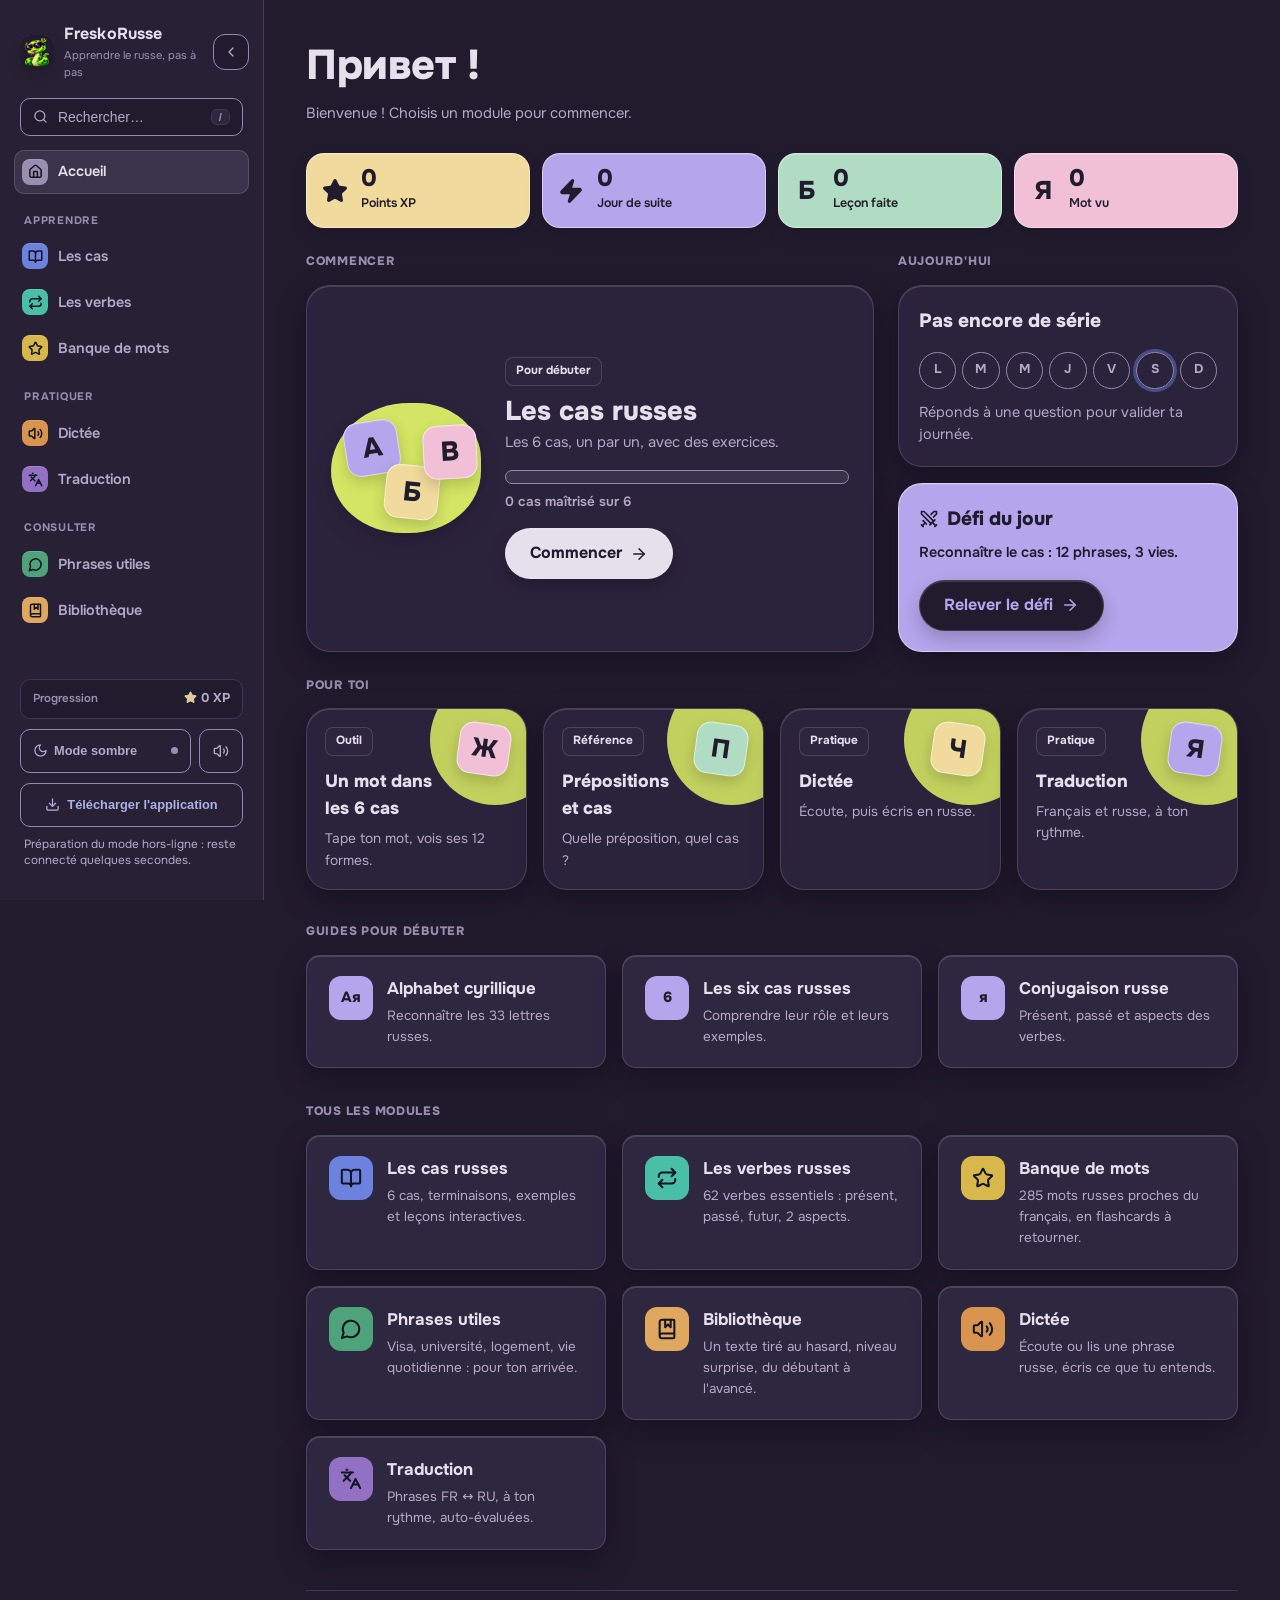
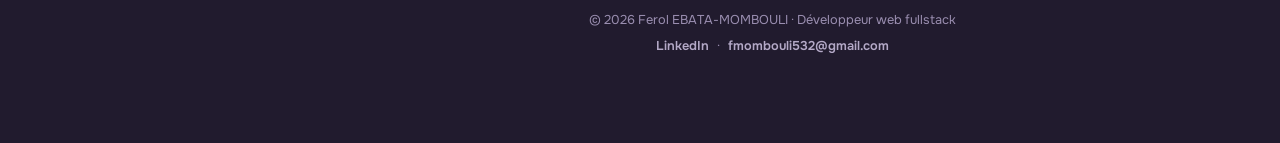
==== commit 9fb4b87c: "mise à jour" ====
--- a/index.html
+++ b/index.html
@@ -13,18 +13,18 @@
   <meta name="google-site-verification" content="R8oO9TDAL35B49eKgWX9AZ0mXxwJnijN4GyehtPjATs">
   <meta name="application-name" content="FreskoRusse">
   <meta name="robots" content="index, follow, max-image-preview:large">
-  <link rel="canonical" href="https://freskorussedist.vercel.app/">
+  <link rel="canonical" href="https://freskorusse.vercel.app/">
   <meta property="og:type" content="website">
   <meta property="og:site_name" content="FreskoRusse">
   <meta property="og:locale" content="fr_FR">
   <meta property="og:title" content="FreskoRusse : apprendre le russe (cas, verbes, dictée)">
   <meta property="og:description" content="Application gratuite pour apprendre le russe en français : cas, conjugaison, banque de mots, dictée, traduction. Installable, même sans connexion.">
-  <meta property="og:url" content="https://freskorussedist.vercel.app/">
-  <meta property="og:image" content="https://freskorussedist.vercel.app/icon-512.png">
+  <meta property="og:url" content="https://freskorusse.vercel.app/">
+  <meta property="og:image" content="https://freskorusse.vercel.app/icon-512.png">
   <meta name="twitter:card" content="summary">
   <meta name="twitter:title" content="FreskoRusse : apprendre le russe (cas, verbes, dictée)">
   <meta name="twitter:description" content="Application gratuite pour apprendre le russe en français : cas, conjugaison, banque de mots, dictée, traduction.">
-  <meta name="twitter:image" content="https://freskorussedist.vercel.app/icon-512.png">
+  <meta name="twitter:image" content="https://freskorusse.vercel.app/icon-512.png">
   <!-- Données structurées : indiquent aux moteurs et aux IA que « FreskoRusse » est une application d'apprentissage du russe (et non une fresque). -->
   <script type="application/ld+json">
   {
@@ -32,7 +32,7 @@
     "@type": "WebApplication",
     "name": "FreskoRusse",
     "alternateName": ["Fresko Russe", "Fresko Russe application"],
-    "url": "https://freskorussedist.vercel.app/",
+    "url": "https://freskorusse.vercel.app/",
     "description": "Application gratuite pour apprendre le russe en français : les 6 cas, la conjugaison, la banque de mots, la dictée, la traduction et des textes de lecture.",
     "applicationCategory": "EducationalApplication",
     "operatingSystem": "Web, Android, iOS",
@@ -46,8 +46,8 @@
   <link rel="icon" type="image/png" sizes="32x32" href="./favicon-32.png">
   <link rel="icon" type="image/png" sizes="192x192" href="./icon-192.png">
   <link rel="apple-touch-icon" href="./apple-touch-icon.png">
-  <script type="module" crossorigin src="./assets/index-BgmPrmQH.js"></script>
-  <link rel="stylesheet" crossorigin href="./assets/index-DrdCWGIY.css">
+  <script type="module" crossorigin src="./assets/index-DZWaBv5A.js"></script>
+  <link rel="stylesheet" crossorigin href="./assets/index-BWBIN23S.css">
 <link rel="manifest" href="./manifest.webmanifest"></head>
 <body>
   <!-- Contenu de secours : lu par les robots qui n'exécutent pas le JavaScript. React le remplace dès que l'application démarre. -->
@@ -64,6 +64,14 @@
         <li>Dictée et traduction : s'entraîner à écouter, écrire et traduire.</li>
       </ul>
       <p>Pensée pour les francophones qui partent étudier en Russie. Activez JavaScript pour utiliser l'application.</p>
+      <nav aria-label="Guides pédagogiques">
+        <p>Pour approfondir :</p>
+        <ul>
+          <li><a href="/guides/alphabet-cyrillique.html">Apprendre l'alphabet cyrillique russe</a></li>
+          <li><a href="/guides/cas-russes.html">Comprendre les six cas russes</a></li>
+          <li><a href="/guides/conjugaison-russe.html">Comprendre la conjugaison russe</a></li>
+        </ul>
+      </nav>
     </div>
   </div>
 </body>
--- a/assets/index-BWBIN23S.css
+++ b/assets/index-BWBIN23S.css
@@ -0,0 +1 @@
+@font-face{font-family:Onest;font-style:normal;font-display:swap;font-weight:400;src:url(./onest-latin-400-normal-9AYXx_QC.woff2) format("woff2"),url(./onest-latin-400-normal-RaMPE1jb.woff) format("woff")}@font-face{font-family:Onest;font-style:normal;font-display:swap;font-weight:600;src:url(./onest-latin-600-normal-DM19Lk_j.woff2) format("woff2"),url(./onest-latin-600-normal-D88KJsY0.woff) format("woff")}@font-face{font-family:Onest;font-style:normal;font-display:swap;font-weight:700;src:url(./onest-latin-700-normal-DMkYZIUB.woff2) format("woff2"),url(./onest-latin-700-normal-HOulLaZS.woff) format("woff")}@font-face{font-family:Onest;font-style:normal;font-display:swap;font-weight:800;src:url(./onest-latin-800-normal-wB2poyF_.woff2) format("woff2"),url(./onest-latin-800-normal-ovMoM2vU.woff) format("woff")}@font-face{font-family:Onest;font-style:normal;font-display:swap;font-weight:400;src:url(./onest-cyrillic-400-normal-BTdD9fLi.woff2) format("woff2"),url(./onest-cyrillic-400-normal-BQq8x-Ju.woff) format("woff")}@font-face{font-family:Onest;font-style:normal;font-display:swap;font-weight:600;src:url(./onest-cyrillic-600-normal-BZYKVyuq.woff2) format("woff2"),url(./onest-cyrillic-600-normal-DXk93W_-.woff) format("woff")}@font-face{font-family:Onest;font-style:normal;font-display:swap;font-weight:700;src:url(./onest-cyrillic-700-normal-3rOSeAdn.woff2) format("woff2"),url(./onest-cyrillic-700-normal-BYHfPO1G.woff) format("woff")}@font-face{font-family:Onest;font-style:normal;font-display:swap;font-weight:800;src:url(./onest-cyrillic-800-normal-QkauEl2X.woff2) format("woff2"),url(./onest-cyrillic-800-normal-BK5UozLr.woff) format("woff")}:root{--bg: #211B2E;--card: #2E2740;--nav: #282135;--ink: #E6DFEC;--ink-soft: #B4A9C7;--ink-faint: #9A8EB0;--line: #403657;--glass-line: rgba(255, 255, 255, .14);--glass-hi: inset 0 1px 0 rgba(255, 255, 255, .14);--glass-shadow: 0 10px 28px rgba(8, 4, 16, .38);--glass-fill: color-mix(in srgb, var(--card) 72%, transparent);--field-border: #9488B0;--mix: 50%;--lime: #D3E563;--lilac: #B4A5EC;--butter: #F0DA9C;--pink: #F2C0D6;--mint: #B0DCC3;--on-pastel: #211B2E;--btn: #E6DFEC;--on-btn: #211B2E;--font: "Onest", system-ui, -apple-system, "Segoe UI", Roboto, sans-serif;--accent-cases: #6D82DE;--accent-cases-soft: rgba(109, 130, 222, .16);--accent-verbs: #4ABFA8;--accent-verbs-soft: rgba(74, 191, 168, .15);--accent-dictation: #D9954F;--accent-dictation-soft: rgba(217, 149, 79, .15);--accent-translation: #9270C4;--accent-translation-soft: rgba(146, 112, 196, .16);--accent-bank: #D8B84A;--accent-bank-soft: rgba(216, 184, 74, .16);--accent-phrases: #4FA37A;--accent-phrases-soft: rgba(79, 163, 122, .16);--accent-library-a: #6DB8E0;--accent-library-b: #E0A75F;--accent-library-c: #C46B6B;--ok: #3FC98A;--ok-soft: rgba(63, 201, 138, .14);--bad: #E5716F;--bad-soft: rgba(229, 113, 111, .14);--on-accent: #10151F;--fill-keep: 100%;--ok-solid: #3FC98A;--bad-solid: #E5716F;--on-solid: #10151F;--radius-lg: 20px;--radius-md: 14px;--radius-sm: 10px;--shadow: 0 1px 2px rgba(0, 0, 0, .25), 0 8px 22px rgba(10, 6, 18, .35)}:root{--ok-text: color-mix(in srgb, var(--ok) var(--mix, 50%), var(--ink));--bad-text: color-mix(in srgb, var(--bad) var(--mix, 50%), var(--ink));--accent-cases-text: color-mix(in srgb, var(--accent-cases) var(--mix, 50%), var(--ink));--accent-verbs-text: color-mix(in srgb, var(--accent-verbs) var(--mix, 50%), var(--ink));--accent-dictation-text: color-mix(in srgb, var(--accent-dictation) var(--mix, 50%), var(--ink));--accent-translation-text: color-mix(in srgb, var(--accent-translation) var(--mix, 50%), var(--ink));--accent-bank-text: color-mix(in srgb, var(--accent-bank) var(--mix, 50%), var(--ink));--accent-phrases-text: color-mix(in srgb, var(--accent-phrases) var(--mix, 50%), var(--ink))}:root[data-theme=light]{--bg: #ECE8F7;--card: #FAF8FF;--nav: #FAF8FF;--ink: #2E2A47;--ink-soft: #5C5878;--ink-faint: #68647F;--line: #D3CCE6;--glass-line: rgba(91, 86, 121, .16);--glass-hi: inset 0 1px 0 rgba(255, 255, 255, .95);--glass-shadow: 0 10px 28px rgba(46, 42, 71, .13);--glass-fill: color-mix(in srgb, var(--card) 70%, transparent);--field-border: #7F799C;--mix: 50%;--lime: #D8EA55;--lilac: #C2B6F2;--butter: #F6E0A4;--pink: #F5C6DB;--mint: #B8E3CB;--on-pastel: #2E2A47;--btn: #2E2A47;--on-btn: #FAF8FF;--accent-cases: #4B64CC;--accent-cases-soft: #E7EBF8;--accent-verbs: #2E9E88;--accent-verbs-soft: #E4F3F0;--accent-dictation: #C07A2E;--accent-dictation-soft: #F5EDE3;--accent-translation: #7852AD;--accent-translation-soft: #EFE9F6;--accent-bank: #B8860B;--accent-bank-soft: #F7EFD9;--accent-phrases: #2E8B5C;--accent-phrases-soft: #E3F3EA;--accent-library-a: #2E6E96;--accent-library-b: #B06E1F;--accent-library-c: #A03E3E;--ok: #1F9A66;--ok-soft: #E4F5EC;--bad: #D1524F;--bad-soft: #FBEAE9;--on-accent: #FFFFFF;--fill-keep: 78%;--ok-solid: #17794F;--bad-solid: #B83E3B;--on-solid: #FFFFFF;--shadow: 0 1px 2px rgba(46, 42, 71, .06), 0 8px 20px rgba(46, 42, 71, .1)}*{box-sizing:border-box;-webkit-tap-highlight-color:transparent}:focus-visible{outline:2px solid var(--accent-cases);outline-offset:2px}:focus:not(:focus-visible){outline:none}html,body,#root{margin:0;padding:0;height:100%}:root{color-scheme:dark}:root[data-theme=light]{color-scheme:light}html{background:var(--bg)}*{scrollbar-width:none;-ms-overflow-style:none}*::-webkit-scrollbar{display:none;width:0;height:0}body{background:var(--bg);color:var(--ink);font-family:var(--font);line-height:1.55;-webkit-font-smoothing:antialiased;transition:background-color .2s ease,color .2s ease}h1,h2,h3,h4{color:var(--ink)}a{color:var(--accent-cases-text)}a:focus-visible,button:focus-visible,input:focus-visible{outline:2px solid var(--accent-cases);outline-offset:2px}:root{--sidebar-width: 264px;--sidebar-collapsed-width: 84px;--tabbar-h: 64px}.app{display:grid;grid-template-columns:var(--sidebar-width) minmax(0,1fr);min-height:100vh;min-height:100dvh}.app.sidebar-collapsed{--sidebar-width: var(--sidebar-collapsed-width)}.skip-link{position:absolute;left:12px;top:-64px;z-index:100;background:var(--ink);color:var(--bg);border:none;padding:10px 16px;border-radius:10px;font-weight:700;font-size:.88rem;cursor:pointer}.skip-link:focus{top:12px}nav.side{background:var(--card);border-right:1px solid var(--line);padding:20px 14px;position:sticky;top:0;height:100vh;height:100dvh;overflow-y:auto;display:flex;flex-direction:column;transition:background-color .2s ease,border-color .2s ease}.nav-header{display:flex;align-items:center;justify-content:space-between;gap:8px;margin-bottom:14px}.brand{display:flex;align-items:center;gap:10px;padding:2px 6px;min-width:0;color:inherit;text-decoration:none;border-radius:var(--radius-sm)}.brand .logo{width:34px;height:34px;border-radius:10px;background:var(--ink);display:flex;align-items:center;justify-content:center;color:var(--bg);font-weight:700;font-size:.82rem;flex-shrink:0}.brand .txt strong{display:block;font-size:1rem;letter-spacing:.1px;font-weight:700}.brand .txt span{display:block;font-size:.7rem;color:var(--ink-faint)}.brand.compact{padding:0;justify-content:center}.app.sidebar-collapsed .nav-header{flex-direction:column;gap:14px;align-items:center}.sidebar-toggle{width:36px;height:36px;display:inline-flex;align-items:center;justify-content:center;border:1px solid var(--line);background:var(--bg);color:var(--ink-soft);border-radius:12px;cursor:pointer;flex-shrink:0;transition:border-color .15s ease,color .15s ease,transform .15s ease}.sidebar-toggle:hover{border-color:var(--ink-faint);color:var(--ink)}.sidebar-toggle:active{transform:scale(.97)}.search-trigger{display:flex;align-items:center;gap:10px;width:calc(100% - 12px);margin:0 6px 14px;padding:10px 12px;border:1px solid var(--line);border-radius:var(--radius-sm);background:var(--bg);color:var(--ink-soft);font-size:.87rem;text-align:left;cursor:pointer;transition:border-color .15s ease,color .15s ease}.search-trigger:hover{border-color:var(--ink-faint);color:var(--ink)}.search-trigger .grow{flex:1}.search-trigger.compact{width:44px;height:44px;padding:0;margin:0 auto 14px;justify-content:center}kbd{font-family:inherit;font-size:.72rem;font-weight:700;padding:1px 7px;border:1px solid var(--line);border-radius:6px;color:var(--ink-faint);background:var(--card)}.module-nav{list-style:none;margin:0 0 4px;padding:0;display:flex;flex-direction:column;gap:2px}.nav-group-label{font-size:.68rem;font-weight:700;text-transform:uppercase;letter-spacing:.07em;color:var(--ink-faint);padding:14px 10px 6px}.nav-sep{border:none;border-top:1px solid var(--line);margin:10px 14px}.module-btn{display:flex;align-items:center;gap:10px;width:100%;text-align:left;background:none;border:none;padding:9px 8px;min-height:44px;border-radius:var(--radius-sm);font-size:.9rem;color:var(--ink-soft);text-decoration:none;font-weight:600;transition:background-color .12s ease,color .12s ease}.module-btn:hover{background:var(--bg);color:var(--ink)}.module-btn.active{background:color-mix(in srgb,var(--mod-color) 16%,transparent);color:var(--ink)}.module-btn .icon{width:26px;height:26px;border-radius:8px;flex-shrink:0;display:flex;align-items:center;justify-content:center;color:var(--on-accent)}.module-btn .icon svg{color:var(--on-accent)}.module-nav.compact .module-btn,.app.sidebar-collapsed .module-btn{justify-content:center;padding:9px 6px}.side-footer{margin-top:auto;padding-top:16px}.xp-badge{margin:0 6px 10px;padding:9px 12px;background:var(--bg);border:1px solid var(--line);border-radius:var(--radius-sm);display:flex;align-items:center;justify-content:space-between;font-size:.8rem;font-weight:700;color:var(--ink-soft)}.xp-badge .lbl{font-weight:600;color:var(--ink-faint);font-size:.72rem}.xp-star{vertical-align:-2px;margin-right:4px;color:var(--accent-bank-text)}.theme-toggle{margin:0 6px 10px;padding:9px 12px;min-height:44px;border-radius:var(--radius-sm);border:1px solid var(--line);background:transparent;color:var(--ink-soft);font-size:.8rem;font-weight:600;cursor:pointer;display:flex;align-items:center;justify-content:space-between;gap:8px;transition:border-color .15s ease,color .15s ease,background-color .15s ease}.theme-toggle:hover{border-color:var(--ink-faint);color:var(--ink);background:var(--bg)}.theme-toggle-label{display:inline-flex;align-items:center;gap:6px}.theme-toggle-dot{width:7px;height:7px;border-radius:50%;background:var(--ink-faint)}.theme-toggle.compact,.install-btn.compact{width:44px;padding:0;margin:0 auto 10px;justify-content:center}.app.sidebar-collapsed .side-footer{display:flex;flex-direction:column;align-items:center;gap:10px}.app.sidebar-collapsed .side-footer .theme-toggle,.app.sidebar-collapsed .side-footer .icon-toggle,.app.sidebar-collapsed .side-footer .install-btn,.app.sidebar-collapsed .side-footer .installed-pill{width:44px;min-width:44px;margin:0;padding:0;justify-content:center}.install-btn{width:calc(100% - 12px);margin:0 6px 10px;padding:9px 12px;min-height:44px;border-radius:var(--radius-sm);border:1px solid var(--accent-cases);background:transparent;color:var(--accent-cases-text);font-size:.8rem;font-weight:700;cursor:pointer;display:flex;align-items:center;justify-content:center;gap:7px;transition:background-color .15s ease,color .15s ease}.install-btn:hover{background:var(--accent-cases);color:var(--on-accent)}main{padding:34px 42px 80px;width:100%;max-width:940px;margin-inline:auto}main:has(.page-mid){max-width:1040px}main:has(.page-wide){max-width:1240px}main:focus,h1[tabindex="-1"]:focus{outline:none}h1.title{font-size:1.7rem;font-weight:700;margin:0 0 4px;letter-spacing:-.2px}.subtitle{color:var(--ink-soft);font-size:.92rem;margin:0 0 28px}p{margin:0 0 12px}.mobile-topbar,.tabbar{display:none}.breadcrumb{display:flex;align-items:center;gap:6px;font-size:.84rem;color:var(--ink-soft);margin:0 0 16px}.breadcrumb a{color:var(--ink-soft);font-weight:600;text-decoration:none;border-radius:6px}.breadcrumb a:hover{color:var(--ink);text-decoration:underline}.breadcrumb [aria-current]{color:var(--ink);font-weight:700}.pager{display:grid;grid-template-columns:1fr 1fr;gap:12px;margin-top:36px}.pager-link{display:flex;align-items:center;gap:10px;padding:12px 14px;min-height:56px;border:1px solid var(--line);border-radius:var(--radius-md);background:var(--card);color:var(--ink);text-decoration:none;font-weight:700;font-size:.92rem;transition:border-color .15s ease}.pager-link:hover{border-color:var(--ink-faint)}.pager-link small{display:block;font-size:.7rem;font-weight:600;color:var(--ink-faint);text-transform:uppercase;letter-spacing:.05em}.pager-link.next{justify-content:flex-end;text-align:right}.resume-card{display:flex;align-items:center;justify-content:space-between;gap:14px;padding:16px 20px;margin-bottom:14px;color:var(--ink);text-decoration:none;border-color:var(--accent-cases);background:color-mix(in srgb,var(--accent-cases) 10%,var(--card))}.resume-kicker{font-size:.7rem;font-weight:700;text-transform:uppercase;letter-spacing:.07em;color:var(--accent-cases-text)}.resume-label{font-weight:700;font-size:1.02rem}.more-list{overflow:hidden;margin-bottom:8px}.more-row{display:flex;align-items:center;gap:14px;padding:14px 16px;min-height:64px;color:var(--ink);text-decoration:none}.more-row+.more-row{border-top:1px solid var(--line)}.more-row:hover{background:var(--bg)}.more-row .icon-lg{width:40px;height:40px;border-radius:11px;flex-shrink:0;display:flex;align-items:center;justify-content:center;color:var(--on-accent)}.more-text{flex:1;min-width:0}.more-text strong{display:block;font-size:.98rem}.more-text small{display:block;font-size:.78rem;color:var(--ink-soft);line-height:1.35}.more-settings .xp-badge,.more-settings .theme-toggle,.more-settings .install-btn{margin:0 0 10px}dialog.search-dialog{padding:0;border:1px solid var(--line);border-radius:var(--radius-lg);background:var(--card);color:var(--ink);width:min(640px,calc(100vw - 24px));max-width:none;max-height:min(560px,82dvh);margin:9vh auto auto;box-shadow:var(--shadow);overflow:hidden}dialog.search-dialog[open]{display:flex;flex-direction:column}dialog.search-dialog::backdrop{background:#0c0e128c}.search-field{display:flex;align-items:center;gap:10px;padding:6px 8px 6px 16px;border-bottom:1px solid var(--line);color:var(--ink-soft)}.search-field input{flex:1;min-width:0;background:none;border:none;outline:none;color:var(--ink);font-size:1rem;padding:12px 0}.search-field input::-webkit-search-cancel-button{display:none}.search-close{width:44px;height:44px;display:inline-flex;align-items:center;justify-content:center;border:none;background:none;color:var(--ink-soft);border-radius:12px;cursor:pointer}.search-close:hover{background:var(--bg);color:var(--ink)}.search-body{overflow-y:auto;padding:6px 8px 10px}.search-empty{padding:18px 12px;margin:0;color:var(--ink-soft);font-size:.9rem}.search-list,.search-group{list-style:none;margin:0;padding:0}.search-group-label{font-size:.68rem;font-weight:700;text-transform:uppercase;letter-spacing:.07em;color:var(--ink-faint);padding:12px 12px 4px}.search-option{display:flex;align-items:baseline;gap:10px;padding:10px 12px;min-height:44px;border-radius:10px;cursor:pointer}.search-option[aria-selected=true]{background:color-mix(in srgb,var(--accent-cases) 16%,transparent)}.search-option-label{font-weight:600;font-size:.92rem}.search-option-hint{font-size:.82rem;color:var(--ink-soft);margin-left:auto;text-align:right}@media (max-width: 600px){dialog.search-dialog{width:100%;margin:0;border-radius:0 0 var(--radius-lg) var(--radius-lg);border-top:none;max-height:86dvh}}a.card{color:inherit;text-decoration:none}.card{background:var(--card);border:1px solid var(--line);border-radius:var(--radius-md);transition:background-color .2s ease,border-color .2s ease}.usage-card{padding:18px 20px;margin:0 0 28px}.usage-card p{font-size:.94rem;margin-bottom:10px}.usage-card p:last-child{margin-bottom:0}.rule-box{border-left:3px solid var(--ink-faint)}.rule-title{margin:0 0 10px;font-size:.98rem;font-weight:700;color:var(--ink)}.rule-details{margin:0 0 26px}.rule-details summary{cursor:pointer;font-size:.84rem;font-weight:700;color:var(--ink-soft);padding:8px 0;list-style:none}.rule-details summary::-webkit-details-marker{display:none}.rule-details summary:before{content:"▸ "}.rule-details[open] summary:before{content:"▾ "}.rule-details .usage-card{margin-top:10px;margin-bottom:0}.block-title{font-size:.76rem;font-weight:700;text-transform:uppercase;letter-spacing:.06em;color:var(--ink-faint);margin:32px 0 14px}.module-cards{display:grid;grid-template-columns:repeat(auto-fill,minmax(270px,1fr));gap:16px;margin-bottom:10px}.module-card{display:flex;align-items:flex-start;gap:14px;padding:20px 22px;cursor:pointer}.module-card .icon-lg{width:44px;height:44px;border-radius:12px;flex-shrink:0;display:flex;align-items:center;justify-content:center;font-size:1.2rem;color:var(--on-accent)}.guide-card .guide-card-mark{background:var(--lilac);color:var(--on-pastel);font-size:.92rem;font-weight:800}.module-card h2{margin:0 0 4px;font-size:1.05rem;font-weight:700}.module-card p{margin:0;font-size:.84rem;color:var(--ink-soft)}.fix-note{font-size:.85rem;background:var(--bg);border:1px solid var(--line);border-radius:var(--radius-sm);padding:12px 16px;margin:14px 0 0;color:var(--ink-soft)}.example-grid{display:grid;grid-template-columns:1fr 1fr;gap:12px}.example{padding:14px 18px}.example .tag{display:inline-block;font-size:.66rem;font-weight:700;text-transform:uppercase;letter-spacing:.04em;padding:2px 8px;border-radius:6px;margin-bottom:8px;color:var(--case-text, var(--ink-soft));background:color-mix(in srgb,var(--case-c, var(--ink-faint)) 12%,transparent)}.example .ru{font-size:1.05rem;font-weight:600}.example .ru .hl{color:var(--case-text, var(--accent-cases-text))}.example .fr{font-size:.86rem;color:var(--ink-soft);margin-top:5px}.verb-cards{display:grid;grid-template-columns:repeat(auto-fill,minmax(230px,1fr));gap:16px;margin-bottom:10px}.verb-card{display:flex;align-items:center;gap:10px;padding:13px 14px;cursor:pointer}.verb-card .badge{width:32px;height:32px;border-radius:9px;flex-shrink:0;display:flex;align-items:center;justify-content:center;font-size:.7rem;font-weight:700;color:#fff}.verb-card .fr{font-weight:700;font-size:.89rem}.verb-card .ru{font-size:.75rem;color:var(--ink-faint)}.verb-header{display:flex;align-items:center;gap:14px;margin-bottom:22px}.verb-header .badge-lg{width:44px;height:44px;border-radius:12px;flex-shrink:0;display:flex;align-items:center;justify-content:center;font-size:.8rem;font-weight:700;color:#fff}.verb-icon-frame{width:60px;height:60px;border-radius:14px;flex-shrink:0;display:flex;align-items:center;justify-content:center;font-size:1.8rem;background:var(--accent-verbs-soft);border:1px solid var(--line)}.verb-name{font-size:1.5rem;font-weight:700;margin:0;letter-spacing:-.2px}.verb-sub{font-size:.86rem;color:var(--ink-soft);margin-top:2px}.verb-headword-audio{display:flex;flex-wrap:wrap;gap:8px;margin-top:10px}.verb-headword-audio .play-btn{min-height:44px;margin:0;padding:10px 14px}.aspect-note{font-size:.85rem;color:var(--ink-soft);background:var(--bg);border:1px solid var(--line);border-radius:var(--radius-sm);padding:12px 16px;margin-bottom:26px}.aspect-tagline{font-size:.77rem;color:var(--ink-faint);font-style:italic;margin:-4px 0 10px}.tense-block{margin-bottom:30px}.tense-title{font-size:1rem;font-weight:700;margin-bottom:10px}.conj-grid{display:grid;grid-template-columns:repeat(2,1fr);gap:16px}.conj-grid-futur{grid-template-columns:1fr auto 1fr;align-items:center}.conj-infinitive{font-weight:700;color:var(--ink-faint);font-size:.93rem;padding:0 6px;white-space:nowrap;align-self:center}.conj-col{background:var(--card);border:1px solid var(--line);border-radius:var(--radius-md);padding:14px 18px}.conj-col-solo{max-width:360px}.conj-note{align-self:start;margin:0;padding:14px 4px}.conj-col-empty{display:flex;flex-direction:column;justify-content:center}.conj-col .aspect-label{font-size:.7rem;font-weight:700;text-transform:uppercase;letter-spacing:.05em;color:var(--ink-faint);margin-bottom:6px}.conj-row{display:grid;grid-template-columns:7.5rem minmax(0,1fr);align-items:center;column-gap:12px;padding:6px 0;border-bottom:1px solid var(--line);font-size:.93rem}.conj-row:last-child{border-bottom:none}.conj-row .pron{color:var(--ink-faint);font-size:.84rem}.conj-row .form{font-weight:700}.form-sound{display:flex;align-items:center;justify-content:space-between;gap:8px}.conj-audio-control{position:relative;display:inline-flex;flex:0 0 44px;justify-content:center}.conj-audio-btn{display:inline-flex;align-items:center;justify-content:center;width:44px;height:44px;padding:0;border:1px solid var(--line);border-radius:50%;background:var(--card);color:var(--ink-soft);cursor:pointer}.conj-audio-btn:hover{background:var(--bg);color:var(--ink)}.conj-audio-control .speak-note{position:absolute;top:100%;right:0;z-index:2;width:max-content;max-width:min(240px,calc(100vw - 48px));margin-top:4px;padding:8px 10px;border:1px solid var(--line);border-radius:var(--radius-sm);background:var(--card);box-shadow:var(--shadow)}.full-note{font-size:.8rem;color:var(--ink-faint);margin-top:8px}.lesson-launch{background:color-mix(in srgb,var(--lesson-accent, var(--ink)) var(--fill-keep),#000);border-radius:var(--radius-lg);padding:24px 26px;color:var(--on-accent);display:flex;justify-content:space-between;align-items:center;gap:18px;flex-wrap:wrap;margin-bottom:10px}.lesson-launch .info :is(h2,h3){margin:0 0 4px;font-size:1.05rem;font-weight:700}.lesson-launch .info p{margin:0;font-size:.84rem;color:inherit}.btn-start{font-weight:700;font-size:.92rem;background:#fff;color:#353333d1;border:none;padding:12px 22px;border-radius:999px;cursor:pointer;transition:transform .1s ease,opacity .12s ease;display:inline-flex;align-items:center;justify-content:center;gap:7px}.btn-start:hover{opacity:.9}.btn-start:active{transform:scale(.97)}.home-footer{margin-top:40px;padding-top:20px;border-top:1px solid var(--line);text-align:center}.home-footer p{margin:0 0 6px;font-size:.8rem;color:var(--ink-faint)}.home-footer .links a{color:var(--ink-soft);text-decoration:none;font-weight:600}.home-footer .links a:hover{color:var(--ink);text-decoration:underline}.home-footer .sep{margin:0 8px;color:var(--ink-faint)}.game-overlay{position:fixed;top:0;right:0;bottom:0;left:0;background:var(--bg);z-index:50;display:flex;flex-direction:column;align-items:center;padding:calc(22px + env(safe-area-inset-top)) 20px calc(40px + env(safe-area-inset-bottom)) 20px;overflow-y:auto}dialog.game-overlay{border:0;margin:0;max-width:none;max-height:none;width:100%;height:100%;color:var(--ink)}dialog.game-overlay:not([open]){display:none}.game-top{width:100%;max-width:580px;display:flex;align-items:center;gap:14px;margin-bottom:36px}.exit-btn{background:var(--card);border:1px solid var(--line);border-radius:10px;width:44px;height:44px;font-size:1.1rem;color:var(--ink-soft);cursor:pointer;flex-shrink:0}.progress-track{flex:1;height:8px;background:var(--line);border-radius:999px;overflow:hidden}.progress-fill{height:100%;background:var(--lesson-accent, var(--ink));border-radius:999px;transition:width .35s ease}.hearts{font-size:1.05rem;letter-spacing:2px;white-space:nowrap;color:var(--bad)}.game-card{width:100%;max-width:580px;background:var(--card);border:1px solid var(--line);border-radius:var(--radius-lg);padding:32px 28px;text-align:center}.game-card .type-label{font-size:.72rem;font-weight:700;text-transform:uppercase;letter-spacing:.06em;color:var(--ink-faint);margin-bottom:14px}.game-card .q-ru{font-size:1.3rem;font-weight:700;margin-bottom:6px}.game-card .q-ru .b{display:block;font-size:.84rem;font-weight:500;color:var(--ink-soft);margin-top:8px}.answer-input{width:100%;max-width:280px;font-size:1.15rem;font-weight:700;text-align:center;padding:12px 14px;border:1.5px solid var(--line);border-radius:var(--radius-sm);background:var(--bg);margin:0 auto 22px;display:block;color:var(--ink);transition:border-color .15s ease}.answer-input:focus{outline:none;border-color:var(--lesson-accent, var(--ink-faint))}.cyrillic-input{width:min(480px,calc(100vw - 40px),calc(100% + 96px));margin:0 auto 22px;text-align:left}.cyrillic-input .answer-input{max-width:280px;margin:0 auto}.cyrillic-toggle{min-height:44px;display:flex;align-items:center;gap:8px;margin:8px auto 0;padding:6px 10px;border:1px solid var(--field-border);border-radius:12px;background:var(--glass-fill);color:var(--ink);font:inherit;font-size:.84rem;font-weight:700;cursor:pointer;transition:border-color .15s ease,background-color .15s ease}.cyrillic-toggle:hover{border-color:var(--ink-faint);background:var(--card)}.cyrillic-toggle-mark{display:grid;place-items:center;width:28px;height:28px;border-radius:9px;background:var(--lilac);color:var(--on-pastel);font-weight:800}.cyrillic-keyboard{margin-top:10px;padding:10px;border:1px solid var(--glass-line);border-radius:18px;background:var(--glass-fill);box-shadow:var(--glass-hi),var(--glass-shadow)}.cyrillic-keyboard-rows{display:flex;flex-direction:column;gap:5px}.cyrillic-key-row{display:flex;justify-content:center;gap:3px}.cyrillic-key-row.row-2{padding:0 4%}.cyrillic-key-row.row-3{padding:0 9%}.cyrillic-key-row .cyrillic-key{flex:1 1 0}.cyrillic-key{min-width:0;min-height:44px;padding:0;border:1px solid var(--line);border-radius:11px;background:var(--card);color:var(--ink);font:inherit;font-size:1rem;font-weight:700;cursor:pointer;transition:border-color .12s ease,background-color .12s ease}.cyrillic-key:hover:not(:disabled){border-color:var(--ink-faint);background:var(--bg)}.cyrillic-key:disabled{opacity:.55;cursor:not-allowed}.cyrillic-key-actions{display:grid;grid-template-columns:1fr 2fr 1fr;gap:6px;margin-top:6px}.cyrillic-key.action{font-size:.78rem}.mcq-grid{display:grid;grid-template-columns:1fr 1fr;gap:10px;margin-bottom:22px}.mcq-opt{font-size:1.02rem;font-weight:700;padding:15px 10px;border:1.5px solid var(--line);border-radius:var(--radius-sm);background:var(--bg);cursor:pointer;color:var(--ink);transition:border-color .12s ease,background-color .12s ease}.mcq-opt:hover{border-color:var(--ink-faint)}.mcq-opt.selected{border-color:var(--lesson-accent, var(--ink));background:var(--card);color:var(--ink)}.mcq-opt.correct{border-color:var(--ok);background:var(--ok-soft);color:var(--ok-text)}.mcq-opt.correct:after{content:" ✓"}.mcq-opt.wrong{border-color:var(--bad);background:var(--bad-soft);color:var(--bad-text)}.mcq-opt.wrong:after{content:" ✗"}.game-feedback{font-size:.98rem;font-weight:700;margin-bottom:6px;min-height:1.3em}.game-feedback.ok{color:var(--ok-text)}.game-feedback.bad{color:var(--bad-text)}.game-explain{font-size:.84rem;color:var(--ink-soft);margin-bottom:18px;min-height:1.2em}.game-actions{display:flex;justify-content:center;gap:12px;flex-wrap:wrap}.btn-primary{font-weight:700;font-size:.92rem;padding:12px 30px;border-radius:999px;border:none;cursor:pointer;background:var(--ink-faint);color:var(--on-accent);transition:transform .1s ease,opacity .12s ease;display:inline-flex;align-items:center;justify-content:center;gap:7px}.btn-primary:disabled{opacity:.4;cursor:not-allowed}.btn-primary.ready,.btn-primary.continue{background:color-mix(in srgb,var(--lesson-accent, var(--ink)) var(--fill-keep),#000)}.btn-primary.btn-ok{background:var(--ok-solid);color:var(--on-solid)}.btn-primary.btn-bad{background:var(--bad-solid);color:var(--on-solid)}.btn-primary.ghost{background:var(--card);color:var(--ink-soft);border:1px solid var(--line)}.btn-primary:hover:not(:disabled){opacity:.9}.btn-primary:active:not(:disabled){transform:scale(.97)}.card-shake{animation:shake .35s ease}@keyframes shake{0%,to{transform:translate(0)}25%{transform:translate(-8px)}75%{transform:translate(8px)}}.card-pop{animation:pop .3s ease}@keyframes pop{0%{transform:scale(1)}40%{transform:scale(1.02)}to{transform:scale(1)}}.end-screen{text-align:center}.end-screen .big-emoji{font-size:2.6rem;margin-bottom:10px}.end-mascot{display:block;width:150px;height:150px;margin:0 auto 12px;object-fit:contain}.end-mascot.win{animation:fresko-pop .6s cubic-bezier(.34,1.56,.64,1) both}.end-mascot.lose{border-radius:28px;animation:fresko-drop .5s ease-out both}@keyframes fresko-pop{0%{opacity:0;transform:scale(.55) rotate(-6deg)}to{opacity:1;transform:scale(1) rotate(0)}}@keyframes fresko-drop{0%{opacity:0;transform:translateY(-14px)}to{opacity:1;transform:translateY(0)}}.end-screen h3{font-size:1.4rem;font-weight:700;margin:0 0 6px}.end-screen p{color:var(--ink-soft);margin-bottom:22px;font-size:.9rem}.xp-earned{display:inline-block;background:var(--bg);border:1px solid var(--line);color:var(--ink-soft);font-weight:700;padding:8px 18px;border-radius:999px;margin-bottom:24px;font-size:.9rem}.play-btn{display:inline-flex;align-items:center;gap:8px;background:var(--ink);color:var(--bg);border:none;padding:11px 20px;border-radius:999px;font-weight:700;font-size:.88rem;cursor:pointer;margin-bottom:16px;transition:opacity .12s ease}.play-btn:hover{opacity:.88}.reveal-toggle{background:none;border:1px solid var(--line);color:var(--ink-soft);padding:8px 16px;border-radius:999px;font-size:.8rem;cursor:pointer;margin-left:8px}.revealed-text{font-size:1.08rem;font-weight:600;color:var(--ink-soft);margin:10px 0 20px;min-height:1.4em}.flash-side{font-size:.7rem;font-weight:700;text-transform:uppercase;letter-spacing:.05em;color:var(--ink-faint);margin-bottom:10px}.flash-prompt{font-size:1.25rem;font-weight:700;margin-bottom:20px}.flash-answer{font-size:1.1rem;font-weight:700;color:var(--ok);background:var(--ok-soft);border-radius:var(--radius-sm);padding:14px;margin-bottom:18px}@media (max-width:1023px){body{overflow-x:hidden}.app{display:block;min-height:100vh;min-height:100dvh}nav.side{display:none}.mobile-topbar{position:sticky;top:0;z-index:30;display:flex;align-items:center;gap:6px;min-height:56px;padding:calc(6px + env(safe-area-inset-top)) 8px 6px 8px;background:color-mix(in srgb,var(--card) 90%,transparent);-webkit-backdrop-filter:blur(10px);backdrop-filter:blur(10px);border-bottom:1px solid var(--line)}.topbar-btn{width:44px;height:44px;display:inline-flex;align-items:center;justify-content:center;border:none;background:none;color:var(--ink);border-radius:12px;text-decoration:none;cursor:pointer;flex-shrink:0}.topbar-btn:active{background:var(--bg)}.topbar-logo{width:36px;height:36px;margin:4px 4px 4px 6px;border-radius:10px;background:var(--ink);color:var(--bg);display:flex;align-items:center;justify-content:center;font-weight:700;font-size:.8rem;text-decoration:none;flex-shrink:0}.topbar-title{flex:1;min-width:0;font-weight:700;font-size:1.02rem;white-space:nowrap;overflow:hidden;text-overflow:ellipsis}.topbar-xp{display:inline-flex;align-items:center;gap:4px;font-size:.8rem;font-weight:700;color:var(--ink-soft);padding:6px 10px;border-radius:999px;border:1px solid var(--line);background:var(--bg)}.topbar-xp svg{color:var(--accent-bank-text)}.tabbar{position:fixed;left:0;right:0;bottom:0;z-index:30;display:flex;background:var(--card);border-top:1px solid var(--line);padding-bottom:env(safe-area-inset-bottom)}.tab{flex:1;min-width:0;min-height:var(--tabbar-h);display:flex;flex-direction:column;align-items:center;justify-content:center;gap:3px;padding:6px 2px;color:var(--ink-soft);text-decoration:none;font-size:.7rem;font-weight:600}.tab-icon{width:56px;height:30px;display:flex;align-items:center;justify-content:center;border-radius:999px;transition:background-color .15s ease}.tab.active{color:var(--ink);font-weight:700}.tab.active .tab-icon{background:color-mix(in srgb,var(--mod-color) 24%,transparent)}main{padding:20px 16px calc(var(--tabbar-h) + 28px + env(safe-area-inset-bottom)) 16px;max-width:none}h1.title{font-size:1.45rem}.breadcrumb{display:none}.verb-cards{grid-template-columns:repeat(auto-fill,minmax(150px,1fr));gap:12px}.example-grid,.conj-grid,.mcq-grid{grid-template-columns:1fr}.lesson-launch{flex-direction:column;align-items:flex-start}.pager{grid-template-columns:1fr}}@media (max-width:380px){.verb-cards{grid-template-columns:1fr}}@media (prefers-reduced-motion: reduce){*,*:before,*:after{animation-duration:.01ms!important;animation-iteration-count:1!important;transition-duration:.01ms!important;scroll-behavior:auto!important}}.spotlight-card{background:var(--card);border:1px solid var(--line);border-radius:var(--radius-lg);padding:24px;margin-bottom:22px;text-align:center}.spotlight-label{font-size:.75rem;font-weight:800;text-transform:uppercase;letter-spacing:.06em;color:var(--accent-bank);margin-bottom:14px}.spotlight-flip{width:220px;height:110px;margin:0 auto 16px}.spotlight-front{font-size:1.4rem;font-weight:800}.spotlight-shuffle{background:var(--accent-bank);color:#1a1200}.flip-card{perspective:800px;cursor:pointer;height:84px}.flip-card-inner{position:relative;width:100%;height:100%;text-align:center;transition:transform .45s cubic-bezier(.2,.7,.3,1);transform-style:preserve-3d}.flip-card.flipped .flip-card-inner{transform:rotateY(180deg)}.flip-card-face{position:absolute;top:0;right:0;bottom:0;left:0;display:flex;align-items:center;justify-content:center;padding:8px 10px;border-radius:var(--radius-md);backface-visibility:hidden;font-weight:700;font-size:.98rem;border:1px solid var(--line);background:var(--card);box-shadow:var(--shadow)}.flip-card-front{color:var(--ink)}.flip-card-back{transform:rotateY(180deg);background:var(--accent-bank-soft);color:var(--accent-bank)}.flip-grid{display:grid;grid-template-columns:repeat(4,1fr);gap:12px;margin-bottom:20px}.letter-tabs{display:flex;flex-wrap:wrap;gap:6px;margin-bottom:18px}.letter-tab{min-height:40px;min-width:40px;padding:6px 10px;border-radius:999px;border:1px solid var(--line);background:var(--card);color:var(--ink-soft);font-size:.82rem;font-weight:700;cursor:pointer;transition:border-color .12s ease,color .12s ease,background-color .12s ease}.letter-tab:hover{border-color:var(--accent-bank);color:var(--ink)}.letter-tab.active{background:var(--accent-bank-soft);border-color:var(--accent-bank);color:var(--accent-bank-text)}@media (max-width:800px){.flip-grid{grid-template-columns:repeat(2,1fr)}}.phrase-list{display:flex;flex-direction:column;gap:10px}.phrase-item{display:grid;grid-template-columns:1fr auto;align-items:center;gap:12px;padding:14px 18px}.phrase-ru{font-weight:700;font-size:1.02rem;grid-column:1;grid-row:1}.phrase-fr{color:var(--ink-soft);font-size:.86rem;grid-column:1;grid-row:2}.phrase-pronunciation{color:var(--ink-soft);font-size:.78rem;grid-column:1;grid-row:3}.phrase-pronunciation span{color:var(--ink)}.phrase-play{grid-column:2;grid-row:1 / span 3;margin-bottom:0;padding:9px 14px;font-size:.85rem;background:var(--accent-phrases);color:var(--on-accent)}.library-card{padding:26px 28px;margin-bottom:20px}.library-card-top{display:flex;justify-content:space-between;align-items:center;gap:12px;margin-bottom:14px}.library-level-badge{display:inline-block;font-size:.72rem;font-weight:800;text-transform:uppercase;letter-spacing:.06em;padding:5px 12px;border-radius:999px;border:1px solid;margin-bottom:0}.library-audio-btn{min-height:44px;margin:0;padding:10px 16px;flex-shrink:0}.library-audio-wrap{position:relative;flex:0 0 auto}.library-audio-wrap .speak-note{position:absolute;top:100%;right:0;z-index:2;width:max-content;max-width:min(280px,calc(100vw - 48px));margin-top:4px;padding:8px 10px;border:1px solid var(--line);border-radius:var(--radius-sm);background:var(--card);box-shadow:var(--shadow);text-align:right}.library-title{font-size:1.3rem;font-weight:800;margin:0 0 2px}.library-title-fr{font-size:.85rem;color:var(--ink-faint);margin:0 0 18px}.library-text{font-size:1.08rem;line-height:1.85;margin-bottom:18px}.library-text-fr{font-size:.92rem;color:var(--ink-soft);line-height:1.7;background:var(--bg);border-radius:var(--radius-sm);padding:14px 16px;margin-bottom:0}@media (max-width:800px){.phrase-item{grid-template-columns:1fr auto;padding:12px 14px}.library-card{padding:20px 18px}.library-text{font-size:1rem}}.case-scope{--case-text: color-mix(in srgb, var(--case-c) var(--mix, 50%), var(--ink))}.game-confirm{position:absolute;top:0;right:0;bottom:0;left:0;z-index:2;display:grid;place-items:center;padding:20px;background:#0c0e1299}.game-confirm-card{width:100%;max-width:380px;background:var(--card);border:1px solid var(--line);border-radius:var(--radius-lg);padding:24px 22px;text-align:center}.game-confirm-card h3{margin:0 0 8px;font-size:1.1rem}.game-confirm-card p{color:var(--ink-soft);font-size:.9rem;margin:0 0 18px}.xp-live{display:inline-flex;align-items:center;gap:4px;font-weight:700;font-size:.88rem;white-space:nowrap;color:var(--accent-bank-text)}.grade-hint{font-size:.84rem;color:var(--ink-soft);margin:0 0 16px}.word-ref{color:var(--ink-faint)}.results-count{font-size:.78rem;color:var(--ink-faint);margin:0 0 12px}.audio-note{margin-top:10px}.dictation-prompt{margin-top:16px}.phrase-tabs{margin-bottom:20px}.phrase-tabs .letter-tab{display:inline-flex;align-items:center;gap:6px}.phrase-item.is-highlighted{border-color:var(--accent-phrases);box-shadow:0 0 0 3px color-mix(in srgb,var(--accent-phrases) 30%,transparent)}:root{--g-M: #3B82F6;--g-F: #EC4899;--g-N: #22A06B;--g-P: #8B5CF6}.sr-only{position:absolute;width:1px;height:1px;margin:-1px;padding:0;overflow:hidden;clip:rect(0,0,0,0);white-space:nowrap;border:0}.muted{color:var(--ink-faint);font-size:.85rem}.muted-text{color:var(--ink-soft);margin:0;font-size:.92rem}.mini-title{font-size:.74rem;text-transform:uppercase;letter-spacing:.07em;color:var(--ink-soft);margin:0 0 10px;font-weight:700}.plain-list{margin:0;padding-left:20px;display:flex;flex-direction:column;gap:6px;font-size:.92rem}.table-hint{font-size:.85rem;color:var(--ink-soft);margin:-4px 0 12px}.cases-tabs{display:flex;gap:6px;padding:4px;background:var(--card);border:1px solid var(--line);border-radius:14px;width:fit-content;max-width:100%;margin:0 0 22px}.cases-tab{display:inline-flex;align-items:center;min-height:44px;padding:10px 16px;border-radius:10px;text-decoration:none;color:var(--ink-soft);font-weight:700;font-size:.9rem}.cases-tab:hover{color:var(--ink)}.cases-tab.active{background:color-mix(in srgb,var(--accent-cases) 18%,transparent);color:var(--ink)}.case-grid{display:grid;grid-template-columns:repeat(2,minmax(0,1fr));gap:16px;margin-bottom:34px}.case-card{display:flex;flex-direction:column;border:1px solid color-mix(in srgb,var(--case-c) 55%,var(--line));border-radius:var(--radius-lg);background:color-mix(in srgb,var(--case-c) 6%,var(--card));overflow:hidden;color:inherit;text-decoration:none}.case-card-head{display:flex;align-items:center;gap:12px;padding:12px 16px}.case-num{width:30px;height:30px;border-radius:50%;display:grid;place-items:center;font-weight:800;background:color-mix(in srgb,currentColor 20%,transparent);flex-shrink:0}.case-card-title strong{display:block;font-size:1.05rem}.case-card-title small{display:block;font-size:.8rem;font-weight:500}.case-card-body{display:flex;flex-direction:column;gap:10px;padding:14px 16px 16px;flex:1}.case-role{font-weight:600;font-size:.92rem}.case-q{font-size:.88rem}.case-q b{color:var(--case-text)}.case-q small,.case-with small{color:var(--ink-soft)}.case-with{font-size:.84rem;color:var(--ink-soft)}.case-example{padding:10px 12px;border-radius:10px;background:var(--card);border:1px dashed var(--line);font-size:.9rem}.case-example small{display:block;color:var(--ink-soft);font-size:.8rem}.case-more{margin-top:auto;display:inline-flex;align-items:center;gap:6px;font-weight:700;font-size:.85rem;color:var(--case-text)}.often-with{padding:18px 20px;margin-bottom:22px}.chip-group+.chip-group{margin-top:14px}.chip-list{list-style:none;margin:0;padding:0;display:flex;flex-wrap:wrap;gap:8px}.chip{display:inline-flex;align-items:baseline;gap:6px;padding:6px 12px;border-radius:999px;border:1px solid color-mix(in srgb,var(--case-c, var(--ink-faint)) 45%,var(--line));background:color-mix(in srgb,var(--case-c, var(--ink-faint)) 10%,transparent);font-size:.9rem}.chip b{color:var(--case-text, var(--ink))}.chip small{color:var(--ink-soft);font-size:.76rem}.chip-button{min-height:40px;cursor:pointer;color:var(--ink);font-weight:600;font-family:inherit;background:var(--bg);border-color:var(--line)}.chip-button:hover{border-color:var(--accent-cases)}.case-lead{font-weight:700;font-size:1.02rem}.table-wrap{overflow-x:auto;margin:0 0 18px;border-radius:var(--radius-md);border:1px solid var(--line);background:var(--card)}.case-table{width:100%;border-collapse:collapse;font-size:.92rem}.case-table th,.case-table td{padding:12px 14px;text-align:left;vertical-align:top;border-bottom:1px solid var(--line)}.case-table tbody tr:last-child>*{border-bottom:none}.case-table thead th{font-size:.78rem;text-transform:uppercase;letter-spacing:.06em;color:var(--ink);background:color-mix(in srgb,var(--case-c, var(--accent-cases)) 20%,var(--card));border-top:3px solid var(--case-c, var(--accent-cases))}.gender-cell{width:1%;white-space:nowrap;font-weight:700}.gender-cell small{display:block;font-weight:500;font-size:.74rem;color:var(--ink-soft)}.gender-cell.g-M{background:color-mix(in srgb,var(--g-M) 16%,var(--card))}.gender-cell.g-F{background:color-mix(in srgb,var(--g-F) 16%,var(--card))}.gender-cell.g-N{background:color-mix(in srgb,var(--g-N) 16%,var(--card))}.gender-cell.g-P{background:color-mix(in srgb,var(--g-P) 16%,var(--card))}.ending-cell{font-weight:700}.ending-cell.strong{white-space:nowrap}.ex-line+.ex-line{margin-top:6px}.ex-fr{color:var(--ink-soft);margin-left:6px;font-size:.82rem}.form{font-weight:600;font-size:1.02rem}.form .end{font-weight:800;color:var(--case-text, var(--accent-cases-text))}.case-pill{display:inline-grid;place-items:center;min-width:32px;height:26px;padding:0 8px;margin-right:10px;border-radius:999px;font-weight:800;font-size:.78rem;vertical-align:middle}.case-name{display:inline-block;vertical-align:middle}.case-name small{display:block;font-weight:500;font-size:.76rem;color:var(--ink-soft)}.case-name-cell a,.case-name a{font-weight:700;color:var(--ink);text-decoration:none}.case-name-cell a:hover,.case-name a:hover{text-decoration:underline}.recap-table tbody th{background:color-mix(in srgb,var(--case-c) 8%,var(--card));white-space:nowrap}.takeaways{padding:18px 22px;margin:22px 0 28px;border-left:4px solid var(--accent-cases)}.word-cta{display:flex;align-items:center;gap:14px;padding:16px 20px;margin:26px 0 8px;color:var(--ink);text-decoration:none}.word-cta>span{flex:1}.word-cta small{display:block;color:var(--ink-soft);font-size:.82rem}.word-form{padding:20px;margin-bottom:20px}.field-label{display:block;font-weight:700;font-size:.9rem;margin-bottom:8px}.word-input-row{display:flex;gap:10px}.word-input{flex:1;min-width:0;font-size:1.2rem}.word-submit{width:auto;min-width:140px;display:inline-flex;align-items:center;justify-content:center;gap:8px}.quick-words{display:flex;flex-wrap:wrap;align-items:center;gap:8px;margin-top:12px}.quick-label{font-size:.82rem;color:var(--ink-soft)}.word-options{display:flex;flex-direction:column;gap:14px;margin-top:18px;padding-top:16px;border-top:1px solid var(--line)}fieldset.seg{border:none;padding:0;margin:0;display:flex;flex-wrap:wrap;gap:8px}.seg legend{width:100%;padding:0;margin-bottom:6px;font-size:.8rem;font-weight:700;color:var(--ink-soft)}.seg label{display:inline-flex;align-items:center;gap:8px;min-height:44px;padding:10px 14px;border:1px solid var(--line);border-radius:12px;background:var(--bg);cursor:pointer;font-size:.88rem}.seg label.on{border-color:var(--accent-cases);background:color-mix(in srgb,var(--accent-cases) 14%,transparent);font-weight:600}.seg input,.check input{accent-color:var(--accent-cases)}.check{display:flex;align-items:flex-start;gap:10px;min-height:44px;font-size:.9rem;cursor:pointer}.check input{margin-top:3px;width:18px;height:18px;flex-shrink:0}.word-head{display:flex;align-items:baseline;flex-wrap:wrap;gap:12px;margin:6px 0 12px}.word-title{font-size:1.7rem;margin:0}.word-type{margin:0;color:var(--ink-soft);font-size:.9rem}.decl-cell .form{font-size:1.1rem}.decl-badge{display:block;margin-top:2px;font-size:.74rem;color:var(--ink-soft)}.word-message,.word-note{display:flex;align-items:flex-start;gap:12px;padding:14px 16px;margin:0 0 12px;border:1px solid var(--line);border-radius:var(--radius-md);background:var(--card)}.word-message p,.word-note p{margin:0;font-size:.9rem}.word-message svg,.word-note svg{flex-shrink:0;margin-top:2px;color:var(--ink-soft)}.word-note.warn{border-color:var(--accent-bank);background:var(--accent-bank-soft)}.word-note.warn svg{color:var(--accent-bank-text)}.disclaimer{font-size:.8rem;color:var(--ink-soft);margin-top:22px}@media (max-width: 700px){.case-grid{grid-template-columns:1fr}.case-table{font-size:.86rem}.case-table th,.case-table td{padding:10px}.word-input-row{flex-direction:column}.word-submit,.cases-tabs{width:100%}.cases-tab{flex:1;justify-content:center;text-align:center;padding:10px 8px;font-size:.84rem}.stack-mobile thead{position:absolute;width:1px;height:1px;overflow:hidden;clip:rect(0,0,0,0)}.stack-mobile,.stack-mobile tbody,.stack-mobile tr,.stack-mobile th,.stack-mobile td{display:block;width:100%}.stack-mobile tr{padding:12px 14px;border-bottom:1px solid var(--line)}.stack-mobile tbody tr:last-child{border-bottom:none}.stack-mobile th,.stack-mobile td{border:none;padding:4px 0;background:none}.stack-mobile [data-label]:before{content:attr(data-label);display:block;font-size:.68rem;font-weight:700;text-transform:uppercase;letter-spacing:.06em;color:var(--ink-faint);margin-bottom:2px}.recap-table tbody th{background:none}}.filter{margin:0 0 16px;max-width:460px}.filter-field{display:flex;align-items:center;gap:10px;min-height:50px;padding:0 8px 0 16px;border:1px solid var(--line);border-radius:16px;background:var(--card);color:var(--ink-soft);transition:border-color .15s ease,box-shadow .15s ease,background-color .2s ease}.filter-field:hover{border-color:var(--ink-faint)}.filter-field:focus-within{border-color:var(--accent-cases);box-shadow:0 0 0 3px color-mix(in srgb,var(--accent-cases) 25%,transparent);color:var(--ink)}.filter-input-el{flex:1;min-width:0;padding:12px 0;border:none;outline:none;background:none;color:var(--ink);font:inherit;font-size:1rem}.filter-input-el::placeholder{color:var(--ink-soft);opacity:1}.filter-input-el::-webkit-search-cancel-button,.filter-input-el::-webkit-search-decoration{-webkit-appearance:none;-moz-appearance:none;appearance:none;display:none}.filter-clear{width:36px;height:36px;flex-shrink:0;display:inline-flex;align-items:center;justify-content:center;border:none;border-radius:10px;background:none;color:var(--ink-soft);cursor:pointer}.filter-clear:hover{background:var(--bg);color:var(--ink)}.filter-summary{margin:8px 0 0 4px;font-size:.8rem;color:var(--ink-soft)}.settings-row{display:flex;gap:8px;margin:0 6px 10px}.settings-row>.theme-toggle{flex:1;margin:0;min-width:0}.icon-toggle{width:44px;height:44px;flex-shrink:0;display:inline-flex;align-items:center;justify-content:center;border:1px solid var(--line);border-radius:var(--radius-sm);background:transparent;color:var(--ink-soft);cursor:pointer;transition:border-color .15s ease,color .15s ease,background-color .15s ease}.icon-toggle:hover{border-color:var(--ink-faint);color:var(--ink);background:var(--bg)}.icon-toggle[aria-pressed=false]{color:var(--ink-faint)}.installed-pill{display:flex;align-items:center;justify-content:center;gap:7px;margin:0 6px 10px;min-height:44px;padding:9px 12px;border-radius:var(--radius-sm);border:1px solid var(--line);color:var(--ok-text);font-size:.8rem;font-weight:700}.offline-status{margin:0 6px 10px;padding:0 4px;font-size:.74rem;line-height:1.4;color:var(--ink-soft)}.offline-status.ready{color:var(--ok-text)}.more-settings .offline-status,.more-settings .installed-pill,.more-settings .settings-row{margin-left:0;margin-right:0}.net-pill{display:inline-flex;align-items:center;gap:6px;padding:5px 10px;border-radius:999px;font-size:.74rem;font-weight:700;background:var(--accent-bank-soft);border:1px solid var(--accent-bank);color:var(--ink);white-space:nowrap}.net-pill svg{color:var(--accent-bank-text)}.net-pill.side{margin:0 6px 10px;justify-content:center}dialog.install-dialog{padding:0;border:1px solid var(--line);border-radius:var(--radius-lg);background:var(--card);color:var(--ink);width:min(440px,calc(100vw - 24px));max-width:none;box-shadow:var(--shadow)}dialog.install-dialog::backdrop{background:#0c0e128c}.install-dialog-body{padding:22px 22px 20px}.install-dialog h2{margin:0 0 6px;font-size:1.15rem}.install-dialog p{color:var(--ink-soft);font-size:.9rem}.install-dialog ol{margin:12px 0 16px;padding-left:22px;display:flex;flex-direction:column;gap:8px;font-size:.92rem}.install-dialog .btn-primary{width:100%}.toast{position:fixed;z-index:60;left:50%;bottom:calc(var(--tabbar-h) + 18px + env(safe-area-inset-bottom));transform:translate(-50%);display:flex;align-items:center;gap:10px;max-width:min(420px,calc(100vw - 24px));padding:12px 16px;border-radius:14px;border:1px solid var(--line);background:var(--card);color:var(--ink);box-shadow:var(--shadow);font-size:.9rem;animation:toast-in .25s ease}.toast svg{flex-shrink:0;color:var(--ok-text)}.toast-close{margin-left:4px;width:32px;height:32px;flex-shrink:0;display:inline-flex;align-items:center;justify-content:center;border:none;border-radius:8px;background:none;color:var(--ink-soft);cursor:pointer}@keyframes toast-in{0%{opacity:0;transform:translate(-50%,8px)}to{opacity:1;transform:translate(-50%)}}@media (min-width: 1024px){.toast{bottom:24px}}.speak-btn{width:40px;height:40px;flex-shrink:0;display:inline-flex;align-items:center;justify-content:center;border:1px solid var(--line);border-radius:50%;background:var(--card);color:var(--ink-soft);cursor:pointer;transition:border-color .15s ease,color .15s ease,background-color .15s ease}.speak-btn:hover{border-color:var(--case-c, var(--accent-cases));color:var(--ink);background:color-mix(in srgb,var(--case-c, var(--accent-cases)) 12%,var(--card))}.speak-note{display:block;margin-top:8px;font-size:.78rem;color:var(--ink-soft)}.phrase-item .speak-note{grid-column:1 / -1}.example{position:relative}.example .speak-btn{position:absolute;top:10px;right:10px}.example .ru{padding-right:46px}.game-card .q-ru.recognize u.target{font-weight:800;text-decoration-line:underline;text-decoration-thickness:3px;text-underline-offset:7px;text-decoration-color:var(--lesson-accent, var(--accent-cases))}.recognize-question{margin:4px 0 14px;font-weight:700;font-size:.95rem}.game-explain .hint{display:block;margin-top:6px;color:var(--ink);font-size:.9rem}.tip-card{display:flex;align-items:flex-start;gap:14px}.tip-card svg{flex-shrink:0;margin-top:2px;color:var(--accent-bank-text)}.tip-card p{margin:0;font-size:.92rem}.prep-cell{width:1%;white-space:nowrap;font-size:1.15rem;font-weight:800}.case-link{font-weight:700;color:var(--ink);text-decoration:none}.case-link:hover{text-decoration:underline}.card,.game-card,.game-confirm-card,.spotlight-card,.conj-col,.pager-link,.word-message,.word-note,.case-card,.table-wrap,.cases-tabs,.toast,dialog.search-dialog,dialog.install-dialog{border:1px solid var(--glass-line);box-shadow:var(--glass-hi),var(--glass-shadow)}.case-card{background:color-mix(in srgb,var(--case-c) 7%,var(--card))}.glass,dialog.search-dialog,dialog.install-dialog,.toast{background:var(--glass-fill);-webkit-backdrop-filter:blur(18px) saturate(1.4);backdrop-filter:blur(18px) saturate(1.4)}dialog.search-dialog,dialog.install-dialog{background:color-mix(in srgb,var(--card) 90%,transparent)}.mobile-topbar,.tabbar{background:var(--glass-fill);-webkit-backdrop-filter:blur(18px) saturate(1.4);backdrop-filter:blur(18px) saturate(1.4);border-color:var(--glass-line)}nav.side{background:var(--nav);border-right-color:var(--glass-line)}@supports not ((backdrop-filter: blur(1px)) or (-webkit-backdrop-filter: blur(1px))){.glass,.mobile-topbar,.tabbar,.toast{background:var(--card)}}.filter-field,.answer-input,.btn-primary.ghost,.exit-btn,.speak-btn,.letter-tab,.theme-toggle,.icon-toggle,.install-btn,.search-trigger,.sidebar-toggle{border-color:var(--field-border)}.filter-field:focus-within,.answer-input:focus{border-color:var(--accent-cases)}.home .title{font-size:2.6rem;font-weight:800;letter-spacing:-.5px}.home-grid{display:grid;grid-template-columns:minmax(0,1fr) 340px;grid-template-areas:"stats stats" "resume side" "picks picks";gap:24px;align-items:stretch;margin-bottom:8px}.home-main{display:contents}.home-main>.stat-row{grid-area:stats}.home-resume{grid-area:resume}.home-picks{grid-area:picks}.home-side{grid-area:side}.home-resume,.home-side{display:flex;flex-direction:column;min-width:0}.home-resume .home-hero{flex:1}.side-stack{flex:1;display:flex;flex-direction:column;gap:16px}.side-stack>*{flex:1 1 auto}.home-grid .block-title{margin-top:0}.home>.block-title{margin-top:34px}.side-stack h2,.home-hero h3,.pick h3{margin:0;font-weight:800}.side-stack h2{display:flex;align-items:center;gap:8px;font-size:1.2rem}.stat-row{display:grid;grid-template-columns:repeat(4,minmax(0,1fr));gap:12px}.stat-chip{display:flex;align-items:center;gap:12px;padding:12px 14px;border-radius:18px;color:var(--on-pastel);border:1px solid rgba(255,255,255,.45);box-shadow:var(--glass-hi),0 8px 18px #0000001f}.stat-chip.butter{background:var(--butter)}.stat-chip.lilac{background:var(--lilac)}.stat-chip.mint{background:var(--mint)}.stat-chip.pink{background:var(--pink)}.stat-chip b{display:block;font-size:1.5rem;line-height:1;font-weight:800}.stat-chip span:not(.stat-icon){font-size:.78rem;font-weight:600}.stat-icon{display:grid;place-items:center;width:28px;font-size:1.6rem;font-weight:800;flex-shrink:0}.home-hero{display:flex;align-items:center;gap:24px;padding:22px 24px;border-radius:24px;flex-wrap:wrap}.hero-text{flex:1;min-width:220px}.hero-text h3{margin:10px 0 4px;font-size:1.7rem;line-height:1.15}.hero-text p{margin:0 0 16px;color:var(--ink-soft);font-size:.92rem}.letter-art{position:relative;width:150px;height:130px;flex-shrink:0;border-radius:55% 45% 50% 50%;background:var(--lime);box-shadow:var(--glass-hi),0 10px 22px #00000024}.lb{position:absolute;display:grid;place-items:center;width:54px;height:54px;border-radius:14px;border:1px solid rgba(255,255,255,.55);box-shadow:var(--glass-hi),0 6px 14px #00000029;font-size:1.7rem;font-weight:800;color:var(--on-pastel)}.lb.a{left:14px;top:18px;background:var(--lilac);transform:rotate(-9deg)}.lb.b{left:54px;top:62px;background:var(--butter);transform:rotate(6deg)}.lb.v{left:92px;top:22px;background:var(--pink);transform:rotate(-3deg)}.btn-home{display:inline-flex;align-items:center;gap:8px;min-height:48px;padding:12px 24px;border-radius:999px;border:1px solid var(--glass-line);background:var(--btn);color:var(--on-btn);font-weight:700;font-size:1rem;text-decoration:none;box-shadow:var(--glass-hi),0 8px 18px #0003;transition:transform .15s ease}.btn-home:hover{transform:translateY(-1px)}.btn-home.on-pastel{background:var(--on-pastel);color:var(--lilac)}.pick-grid{display:grid;grid-template-columns:repeat(4,minmax(0,1fr));gap:16px}.pick{position:relative;overflow:hidden;display:flex;flex-direction:column;gap:6px;min-height:132px;padding:18px;border-radius:24px;color:inherit;text-decoration:none}.pick:after{content:"";position:absolute;right:-34px;top:-34px;width:130px;height:130px;border-radius:50%;background:var(--lime);opacity:.9}.pick>*{position:relative;z-index:1}.pick h3{font-size:1.1rem;margin-top:6px;max-width:68%}.pick p{margin:0;color:var(--ink-soft);font-size:.86rem}.pick-letter{position:absolute!important;right:16px;top:14px;z-index:2!important;display:grid;place-items:center;width:52px;height:52px;border-radius:14px;border:1px solid rgba(255,255,255,.55);box-shadow:var(--glass-hi),0 6px 14px #00000029;transform:rotate(8deg);font-size:1.6rem;font-weight:800;color:var(--on-pastel)}.pick.pink .pick-letter{background:var(--pink)}.pick.mint .pick-letter{background:var(--mint)}.pick.butter .pick-letter{background:var(--butter)}.pick.lilac .pick-letter{background:var(--lilac)}.pick-tag{align-self:flex-start;display:inline-block;padding:4px 10px;border-radius:8px;border:1px solid var(--glass-line);background:var(--glass-fill);font-size:.74rem;font-weight:700}.streak-card,.challenge-card{padding:20px;border-radius:24px}.streak-card p,.challenge-card p{margin:0;font-size:.9rem}.streak-card p{color:var(--ink-soft)}.week{list-style:none;display:flex;gap:6px;margin:16px 0 12px;padding:0}.week li{flex:1;max-width:40px;aspect-ratio:1;display:grid;place-items:center;border-radius:50%;border:1px solid var(--field-border);font-size:.8rem;font-weight:700;color:var(--ink-soft)}.week li.done{background:var(--lime);border-color:transparent;color:var(--on-pastel)}.week li.today{box-shadow:0 0 0 3px color-mix(in srgb,var(--accent-cases) 45%,transparent)}.challenge-card{background:var(--lilac);color:var(--on-pastel);border-color:#ffffff73}.challenge-card p{margin:8px 0 16px;font-weight:600}.challenge-card h2{color:var(--on-pastel)}@media (max-width: 1100px){.home-grid{grid-template-columns:minmax(0,1fr);grid-template-areas:"stats" "resume" "side" "picks"}.side-stack{flex-direction:row;flex-wrap:wrap}.side-stack>*{flex:1 1 280px}.pick-grid{grid-template-columns:repeat(2,minmax(0,1fr))}}@media (max-width: 700px){.stat-row{grid-template-columns:repeat(2,minmax(0,1fr))}.pick-grid{grid-template-columns:minmax(0,1fr)}.home .title{font-size:2.1rem}.letter-art{margin:0 auto}}:root{--tabbar-h: 84px}h1.title,.block-title{font-weight:800}h1.title{letter-spacing:-.4px}.brand .logo,.topbar-logo{background:none;overflow:hidden;padding:0;box-shadow:var(--glass-hi),0 6px 14px #00000024}.brand .logo img,.topbar-logo img{display:block;width:100%;height:100%;border-radius:inherit;object-fit:cover}.module-btn.active{box-shadow:inset 0 0 0 1px var(--glass-line)}.module-btn .icon{box-shadow:var(--glass-hi)}@media (max-width: 1023px){.tabbar{left:12px;right:12px;bottom:calc(10px + env(safe-area-inset-bottom));padding-bottom:0;border:1px solid var(--glass-line);border-radius:28px;box-shadow:var(--glass-hi),var(--glass-shadow);overflow:hidden}.tab{min-height:64px}}.letter-tab.active{background:var(--lime);border-color:transparent;color:var(--on-pastel);box-shadow:var(--glass-hi)}.cases-tab.active{background:var(--lilac);color:var(--on-pastel);box-shadow:var(--glass-hi)}.verb-card,.module-card,.case-card,.pick{transition:border-color .15s ease}.verb-card:hover,.module-card:hover,.case-card:hover,.pick:hover{border-color:var(--ink-faint)}.score-chip{margin-left:auto;padding:3px 10px;border-radius:999px;border:1px solid var(--glass-line);background:var(--card);color:var(--ink);font-size:.74rem;font-weight:800;white-space:nowrap;align-self:flex-start}.score-chip.ok{background:var(--mint);color:var(--on-pastel);border-color:transparent}.hero-progress{display:flex;flex-direction:column;gap:8px;margin:0 0 16px}.hero-progress .bar{height:14px;overflow:hidden;border:1px solid var(--field-border);border-radius:99px;background:color-mix(in srgb,var(--ink) 8%,transparent)}.hero-progress .bar i{display:block;height:100%;border-radius:99px;background:var(--lime);box-shadow:var(--glass-hi);min-width:0}.hero-progress span{font-size:.84rem;font-weight:600;color:var(--ink-soft)}.lesson-launch{border-radius:28px;box-shadow:var(--glass-hi),0 10px 24px #00000024}.btn-start{background:var(--card);color:var(--ink);border:1px solid var(--glass-line);box-shadow:var(--glass-hi),0 6px 14px #00000029}.btn-primary{box-shadow:var(--glass-hi),0 6px 14px #00000029}.game-overlay{background:radial-gradient(440px 320px at 100% 0%,color-mix(in srgb,var(--lesson-accent, var(--accent-cases)) 22%,transparent),transparent 70%),radial-gradient(380px 300px at 0% 100%,color-mix(in srgb,var(--lilac) 22%,transparent),transparent 70%),var(--bg)}.game-card{border-radius:28px;background:var(--glass-fill);-webkit-backdrop-filter:blur(18px) saturate(1.4);backdrop-filter:blur(18px) saturate(1.4)}.progress-track{height:12px;border:1px solid var(--field-border);background:color-mix(in srgb,var(--ink) 8%,transparent)}.progress-fill{box-shadow:var(--glass-hi)}.mcq-opt{border-radius:16px;border-color:var(--field-border);transition:transform .12s ease,background-color .12s ease}.mcq-opt:hover:not(:disabled){transform:translateY(-1px)}.mcq-opt.selected{border-color:var(--lesson-accent, var(--accent-cases));background:color-mix(in srgb,var(--lesson-accent, var(--accent-cases)) 18%,var(--card))}.answer-input{border-radius:16px;background:var(--card)}.game-feedback.ok,.game-feedback.bad{position:relative;width:fit-content;margin:4px auto 18px;padding:8px 18px;border-radius:18px;color:var(--on-pastel);box-shadow:var(--glass-hi),0 6px 14px #00000024}.game-feedback.ok{background:var(--mint)}.game-feedback.bad{background:var(--pink)}.game-feedback.ok:after,.game-feedback.bad:after{content:"";position:absolute;left:24px;bottom:-6px;width:12px;height:12px;border-radius:2px;background:inherit;transform:rotate(45deg)}.sticker{position:relative;isolation:isolate;display:grid;place-items:center;width:96px;height:96px;margin:0 auto 16px;border-radius:50%;color:var(--on-pastel);transform:rotate(-6deg);box-shadow:var(--glass-hi),0 12px 24px #0003}.sticker:before{content:"";position:absolute;top:-10px;right:-10px;bottom:-10px;left:-10px;z-index:-1;border-radius:34%;transform:rotate(18deg)}.sticker.win{background:var(--lime)}.sticker.win:before{background:var(--lilac)}.sticker.lose{background:var(--pink)}.sticker.lose:before{background:var(--butter)}.end-detail{font-weight:700;color:var(--ink)}.xp-earned{display:inline-block;padding:6px 16px;border-radius:999px;background:var(--butter);color:var(--on-pastel);font-weight:800;box-shadow:var(--glass-hi)}.flip-card-front{background:var(--card)}.flip-grid>.flip-card:nth-child(4n+1) .flip-card-back{background:var(--butter);color:var(--on-pastel)}.flip-grid>.flip-card:nth-child(4n+2) .flip-card-back{background:var(--lilac);color:var(--on-pastel)}.flip-grid>.flip-card:nth-child(4n+3) .flip-card-back{background:var(--mint);color:var(--on-pastel)}.flip-grid>.flip-card:nth-child(4n+4) .flip-card-back{background:var(--pink);color:var(--on-pastel)}.spotlight-card{position:relative;overflow:hidden}.spotlight-card:before{content:"";position:absolute;left:-44px;top:-44px;width:150px;height:150px;border-radius:50%;background:var(--lime);opacity:.85}.spotlight-card>*{position:relative;z-index:1}@media (max-width: 1023px),(pointer: coarse){.glass,dialog.search-dialog,dialog.install-dialog,.toast,.mobile-topbar,.tabbar,.game-card{-webkit-backdrop-filter:none;backdrop-filter:none}.glass,.mobile-topbar,.tabbar,.game-card{background:var(--card)}.challenge-card,.challenge-card h2{color:var(--ink)}dialog.search-dialog,dialog.install-dialog,.toast{background:var(--card)}:root,:root[data-theme=light]{--glass-shadow: 0 2px 6px rgba(8, 4, 16, .2)}.btn-primary,.pick,.module-card,.home-hero,.stat-chip{box-shadow:var(--glass-hi),0 2px 6px #00000029}}
